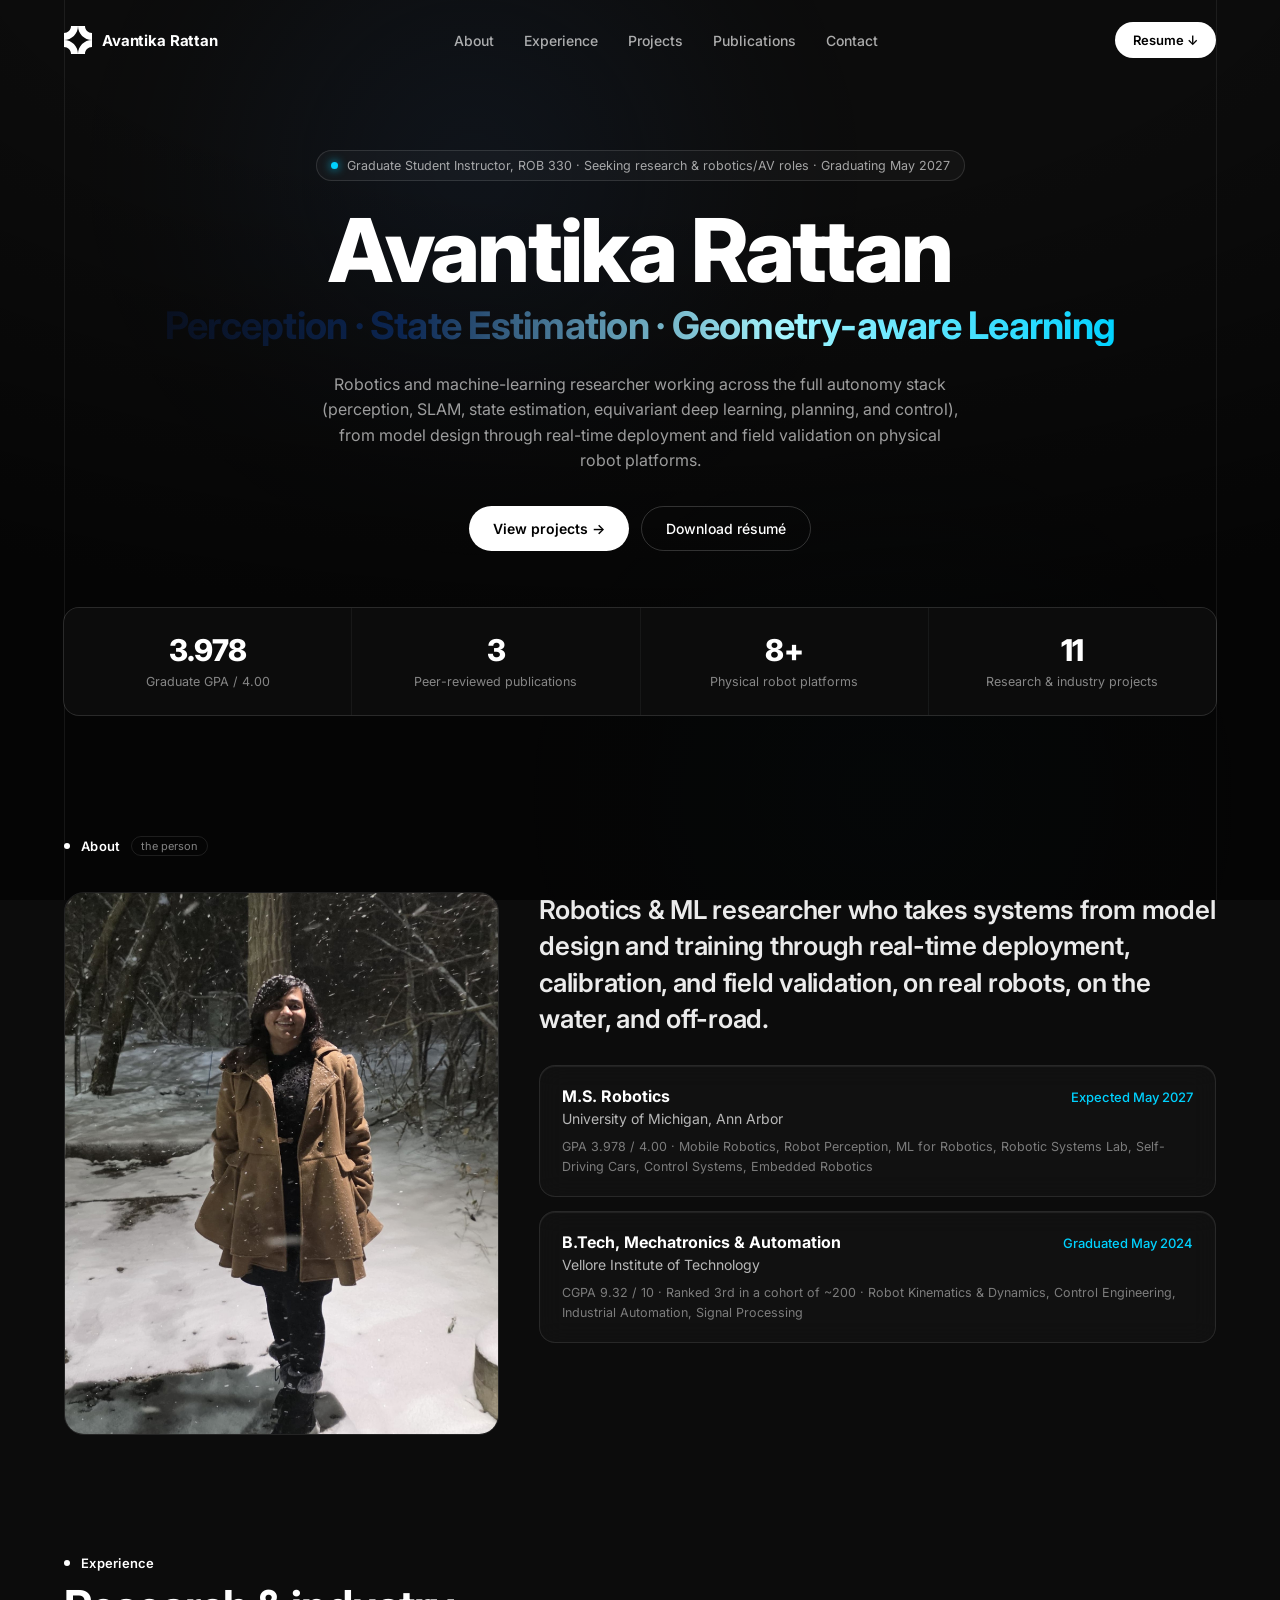
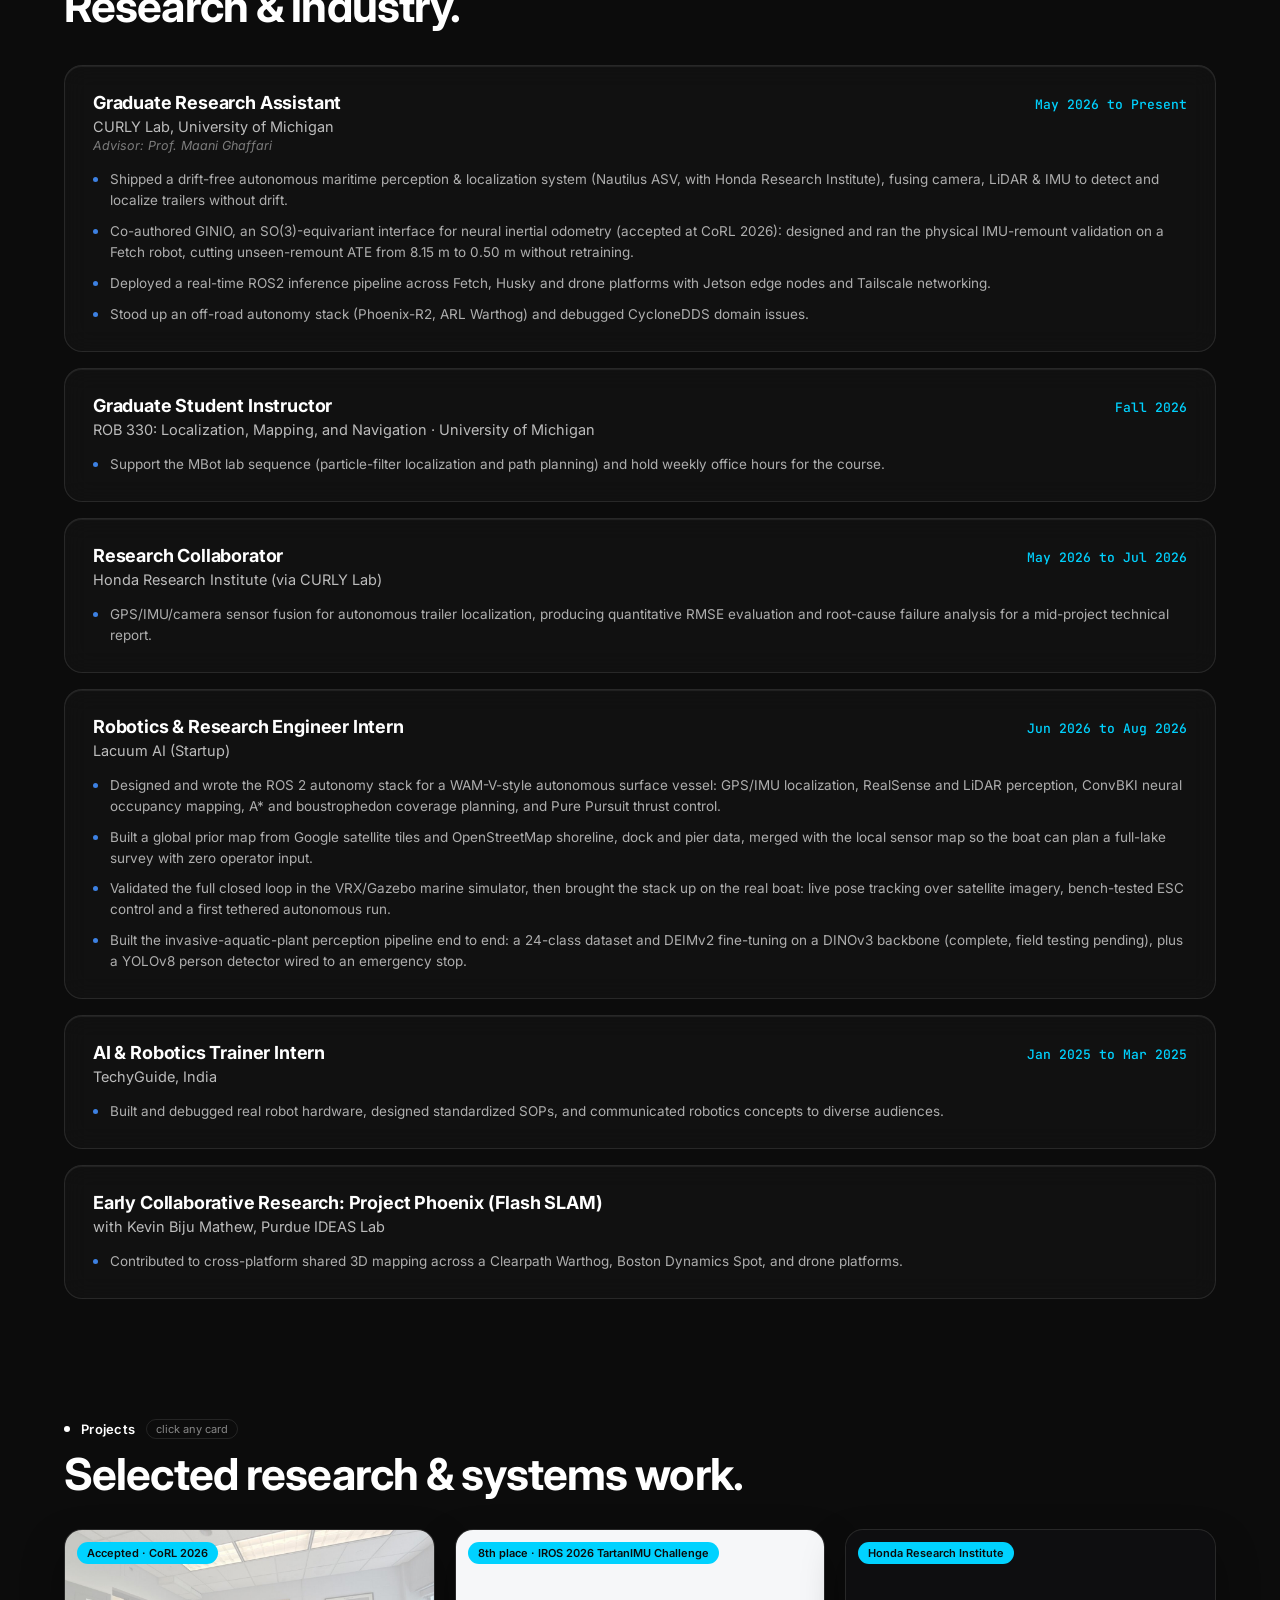
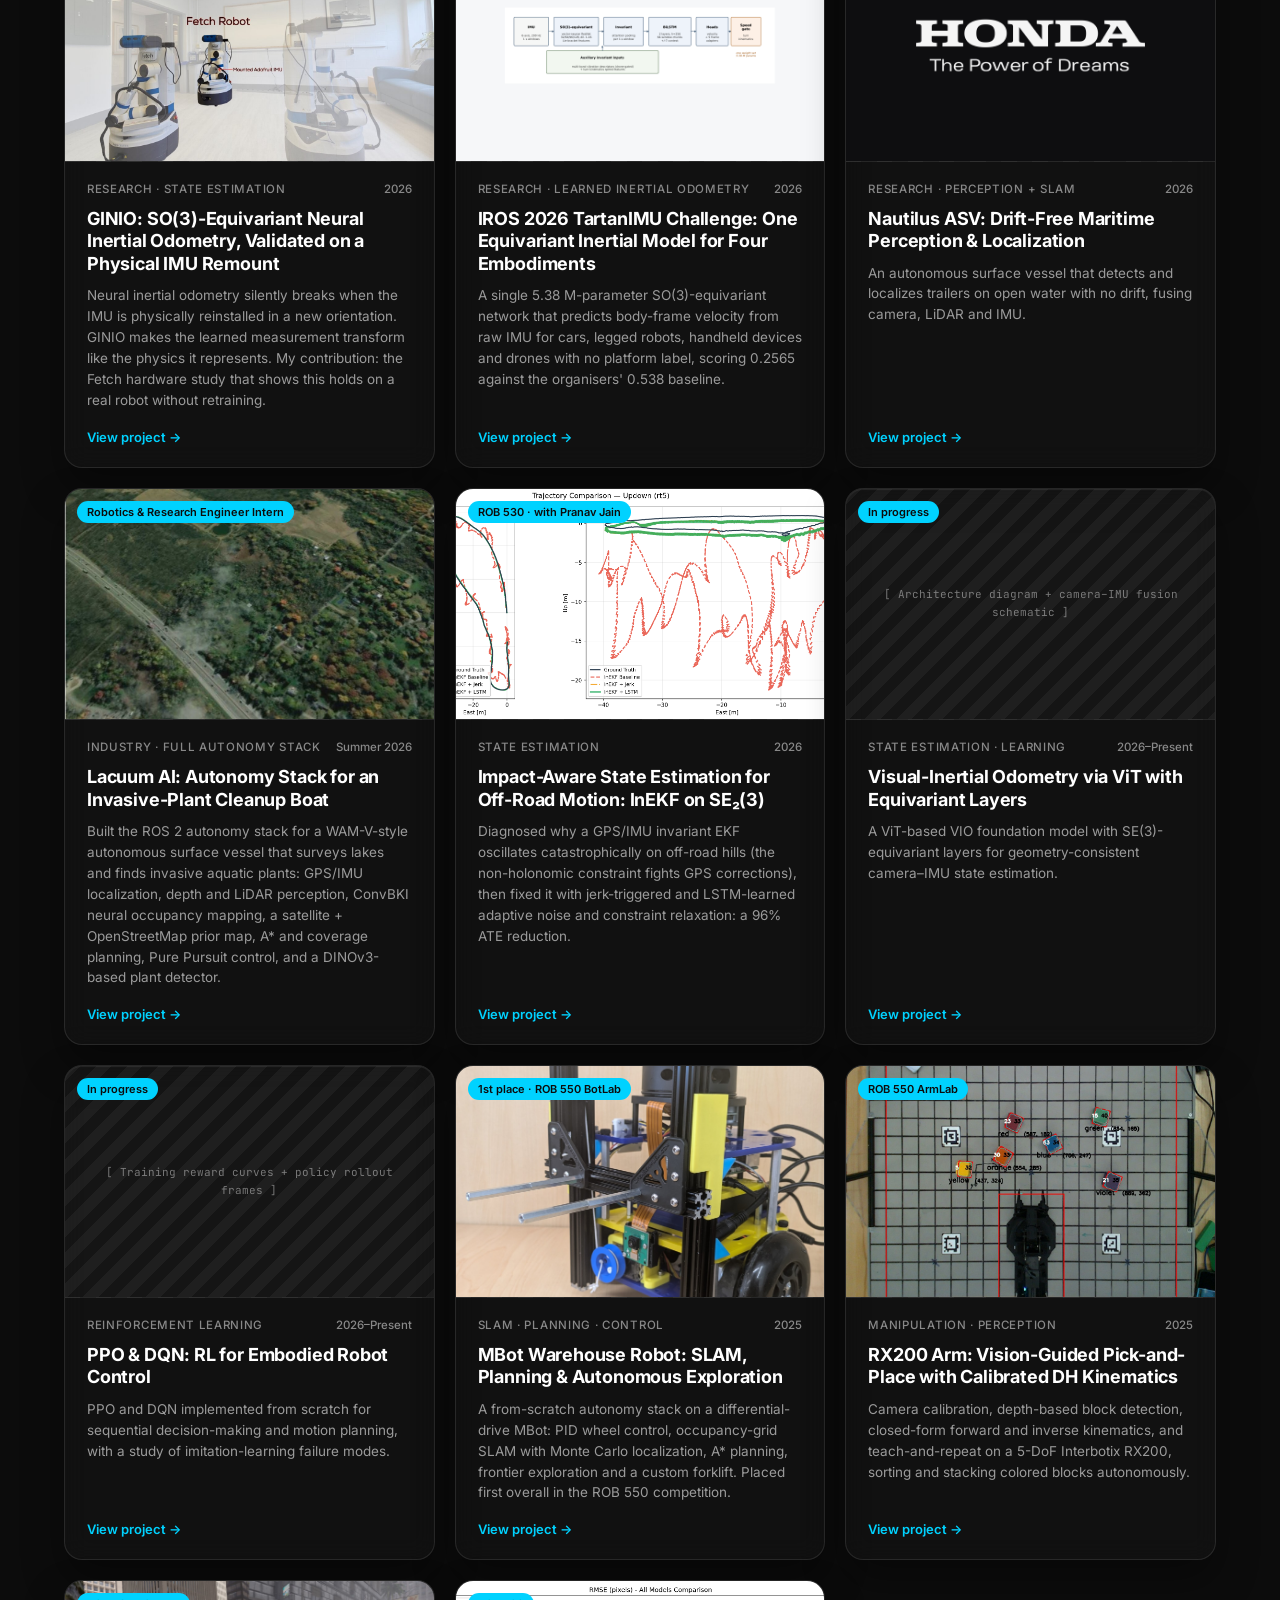
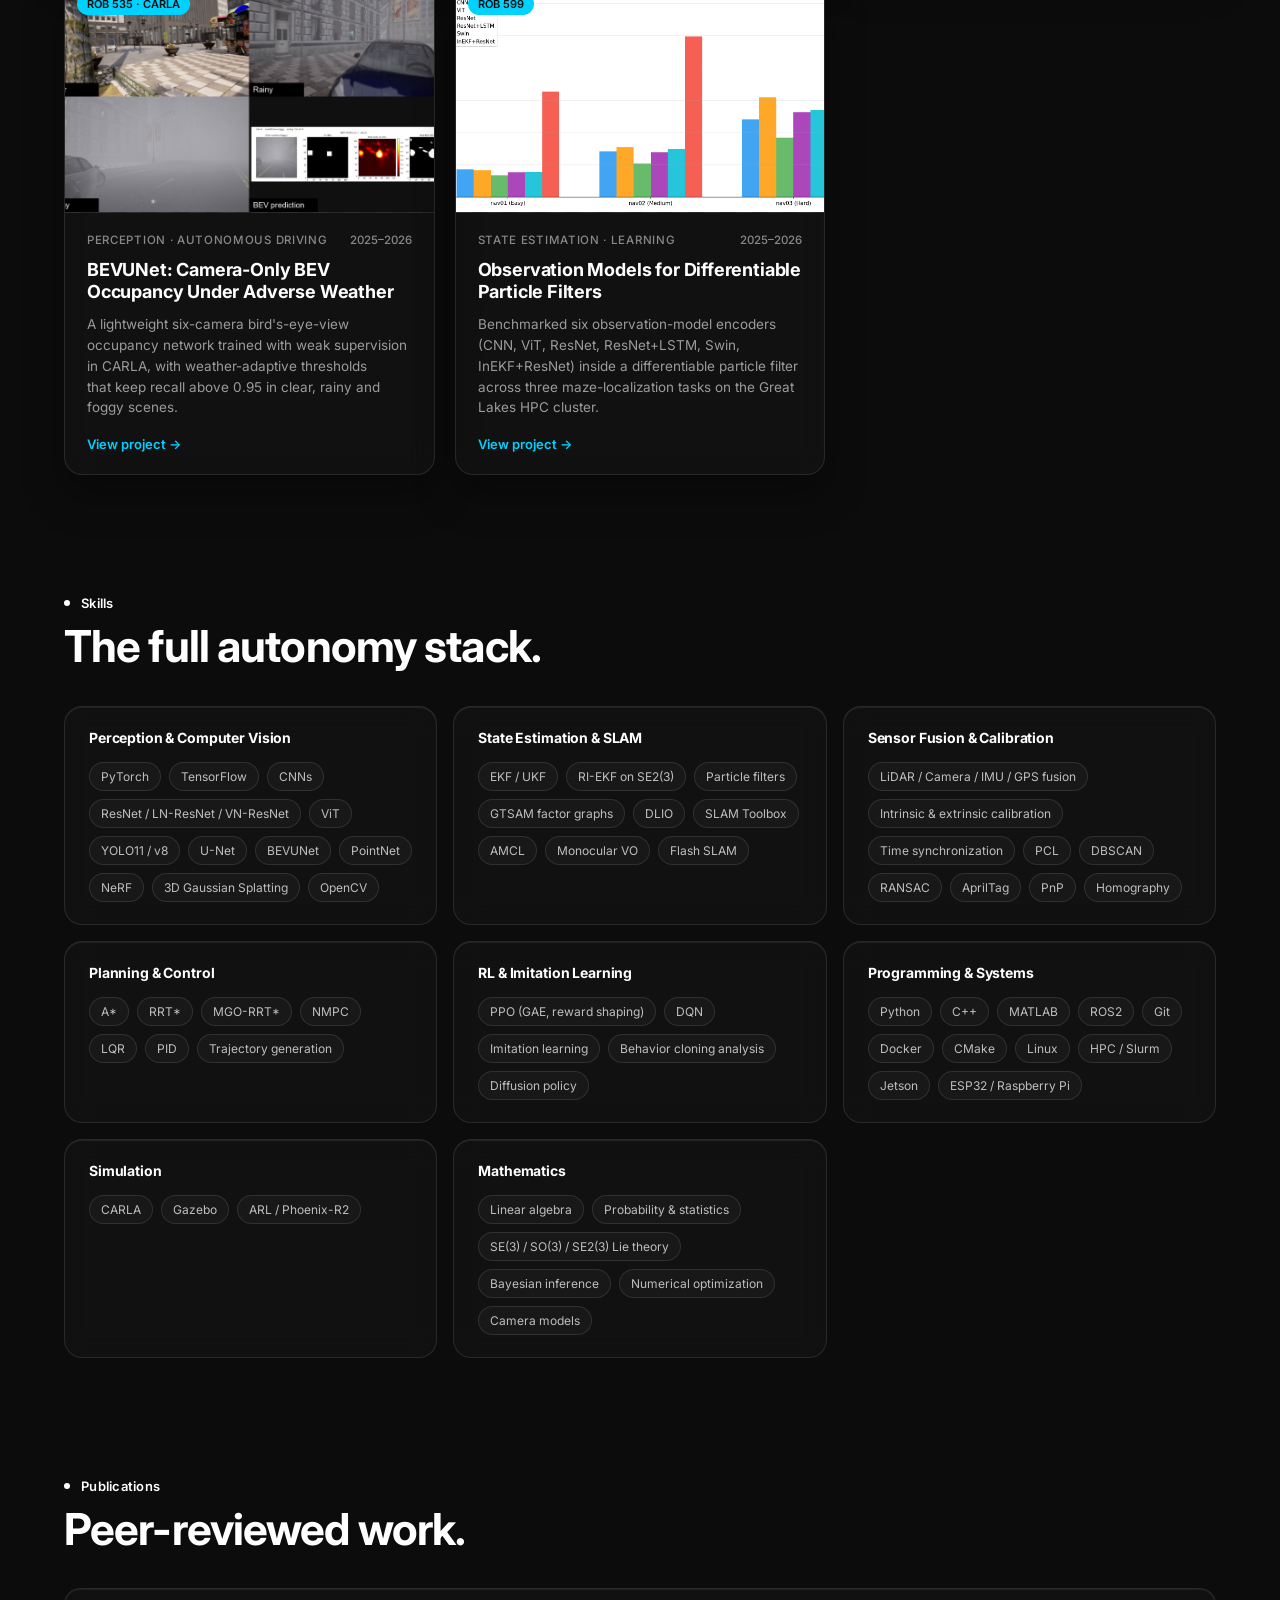
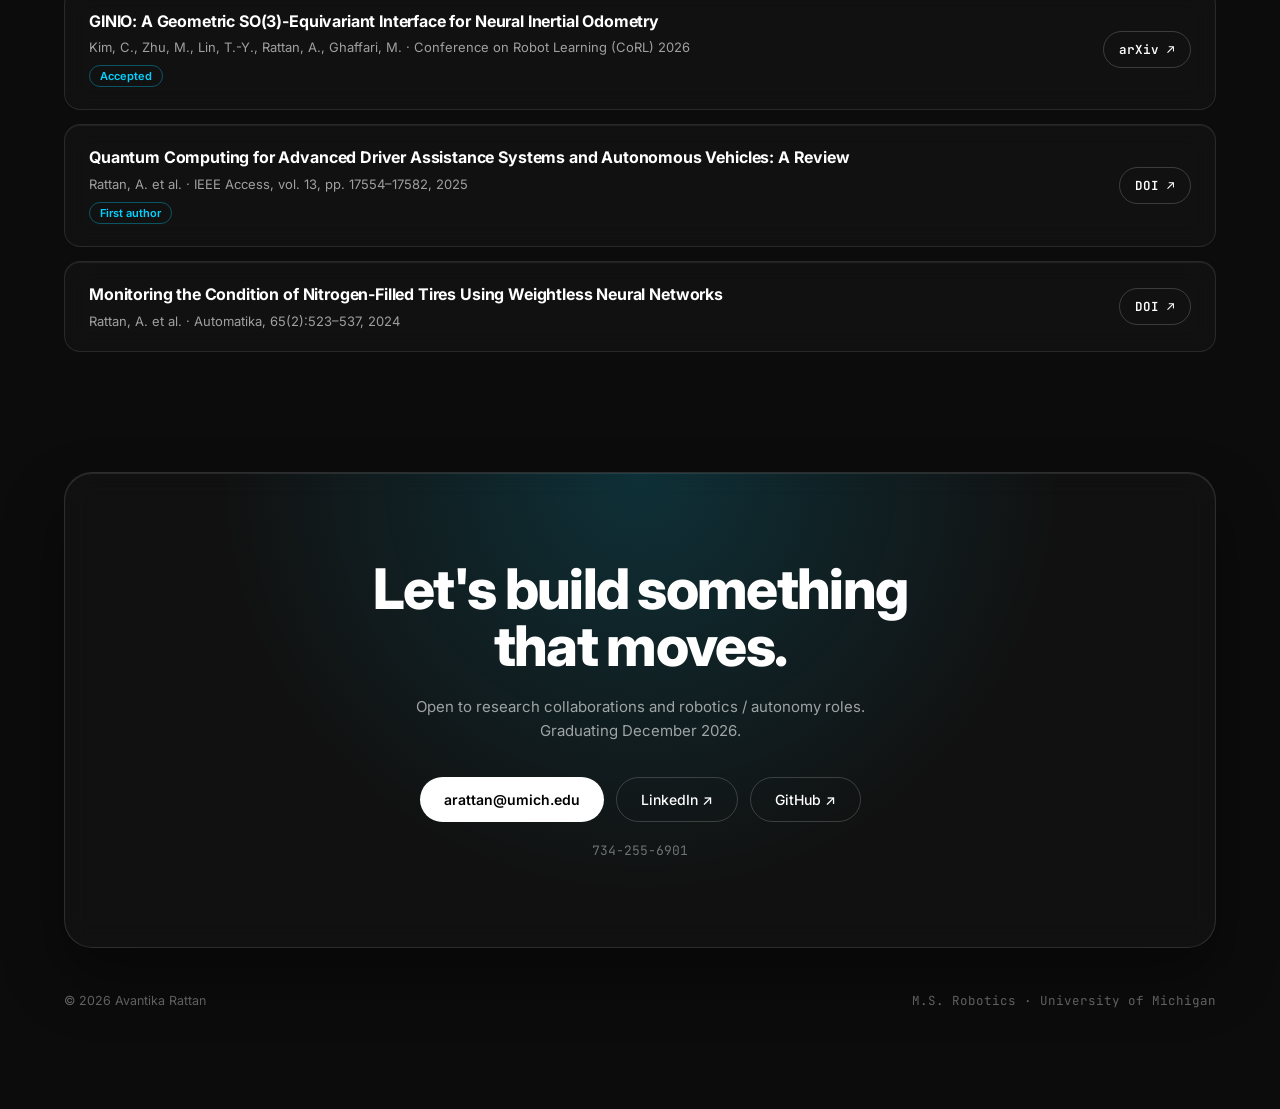
==== index.html @ 7c271e28 "Add ROB 330 Graduate Student Instructor role Co-Authored-By: Claude Fable 5.1 <noreply@anthropic.com" ====
<!DOCTYPE html>
<html lang="en">
<head>
<meta charset="utf-8">
<meta name="viewport" content="width=device-width, initial-scale=1">
<title>Avantika Rattan · M.S. Robotics · University of Michigan</title>
<meta name="description" content="Robotics &amp; ML researcher working across perception, SLAM, state estimation, equivariant deep learning, planning and control.">
<link rel="preconnect" href="https://fonts.googleapis.com">
<link rel="preconnect" href="https://fonts.gstatic.com" crossorigin>
<link href="https://fonts.googleapis.com/css2?family=Inter:wght@400;500;600;700;800;900&family=JetBrains+Mono:wght@400;500&display=swap" rel="stylesheet">
<link rel="stylesheet" href="css/style.css?v=202610261720">
</head>
<body>
  <div class="page">
    <div id="bg-root"></div>
    <div class="content">
      <nav id="nav" class="nav"></nav>
      <section id="top" class="hero"></section>
      <section id="about"></section>
      <section id="experience"></section>
      <section id="projects"></section>
      <section id="skills"></section>
      <section id="publications"></section>
      <section id="contact"></section>
    </div>
  </div>

  <script src="js/data.js?v=202610261720"></script>
  <script src="js/render.js?v=202610261720"></script>
  <script src="js/index.js?v=202610261720"></script>
</body>
</html>
---- css/style.css ----
html, body { margin: 0; padding: 0; }
html { scroll-behavior: smooth; }
body {
  background: #0c0c0c;
  color: #fff;
  font-family: 'Inter', system-ui, sans-serif;
  -webkit-font-smoothing: antialiased;
}
::selection { background: rgba(61, 129, 227, 0.32); }
a { color: #9cc4ff; text-decoration: none; }
a:hover { color: #ffffff; }

@keyframes shiny { 0% { background-position: -200% center; } 100% { background-position: 200% center; } }
@keyframes drift { 0%, 100% { transform: translate(0, 0); } 50% { transform: translate(6%, 9%); } }
@keyframes drift2 { 0%, 100% { transform: translate(0, 0); } 50% { transform: translate(-7%, -6%); } }

.page { position: relative; min-height: 100vh; overflow-x: hidden; background: #0c0c0c; color: #fff; }

.bg-layer { position: fixed; inset: 0; z-index: 0; overflow: hidden; pointer-events: none; background: #0c0c0c; }
.bg-video { position: absolute; inset: 0; width: 100%; height: 100%; object-fit: cover; opacity: 0.55; }
.project-page .bg-video { opacity: 0.5; }
.bg-blob-1 { position: absolute; top: -25%; left: 6%; width: 62vw; height: 62vw; background: radial-gradient(circle, rgba(61,129,227,0.18), transparent 60%); filter: blur(50px); animation: drift 24s ease-in-out infinite; }
.project-page .bg-blob-1 { background: radial-gradient(circle, rgba(61,129,227,0.14), transparent 60%); }
.bg-blob-2 { position: absolute; bottom: -30%; right: 2%; width: 58vw; height: 58vw; background: radial-gradient(circle, rgba(0,210,255,0.1), transparent 60%); filter: blur(50px); animation: drift2 28s ease-in-out infinite; }
.project-page .bg-blob-2 { background: radial-gradient(circle, rgba(0,210,255,0.09), transparent 60%); }
.bg-shade-1 { position: absolute; inset: 0; background: linear-gradient(rgba(12,12,12,0.55), rgba(12,12,12,0.72)); }
.project-page .bg-shade-1 { background: linear-gradient(rgba(12,12,12,0.6), rgba(12,12,12,0.76)); }
.bg-shade-2 { position: absolute; inset: 0; background: radial-gradient(120% 80% at 50% -10%, transparent 40%, rgba(0,0,0,0.6) 100%); }

.guide-line { position: fixed; inset-block: 0; width: 1px; background: rgba(255,255,255,0.07); z-index: 5; pointer-events: none; }
.guide-line.left { left: calc(50% - 36rem); }
.guide-line.right { left: calc(50% + 36rem); }

.content { position: relative; z-index: 10; }

/* Nav */
.nav { max-width: 72rem; margin: 0 auto; padding: 22px 24px; display: flex; align-items: center; justify-content: space-between; gap: 16px; }
.project-page .nav { max-width: 56rem; }
.brand { display: flex; align-items: center; gap: 10px; color: #fff; }
.brand span { font-weight: 700; letter-spacing: -0.01em; font-size: 15px; }
.nav-links { display: flex; gap: 30px; font-size: 14px; }
.nav-links a { color: rgba(255,255,255,0.66); font-weight: 500; }
.nav-links a:hover { color: #fff; }
.btn-resume { display: inline-flex; align-items: center; gap: 8px; border-radius: 999px; background: #fff; color: #000; font-weight: 600; font-size: 13px; padding: 10px 18px; }
.btn-resume:hover { background: rgba(255,255,255,0.9); color: #000; }
.back-link { display: inline-flex; align-items: center; gap: 9px; font-size: 14px; font-weight: 500; color: rgba(255,255,255,0.7); }
.back-link:hover { color: #fff; }
.brand-sm { display: flex; align-items: center; gap: 9px; color: #fff; }
.brand-sm span { font-weight: 700; font-size: 14px; }

/* Hero */
.hero { max-width: 72rem; margin: 0 auto; padding: 70px 24px 40px; display: flex; flex-direction: column; align-items: center; text-align: center; }
.badge-pill { display: inline-flex; align-items: center; gap: 9px; font-size: 12.5px; color: rgba(255,255,255,0.62); border: 1px solid rgba(255,255,255,0.12); background: rgba(255,255,255,0.03); padding: 7px 14px; border-radius: 999px; }
.badge-dot { width: 7px; height: 7px; border-radius: 999px; background: #00d2ff; box-shadow: 0 0 10px #00d2ff; }
.hero h1 { margin: 28px 0 0; font-size: clamp(44px, 8vw, 88px); font-weight: 800; letter-spacing: -0.03em; line-height: 0.94; }
.hero-tagline {
  margin-top: 14px; font-size: clamp(20px, 3.4vw, 38px); font-weight: 700; letter-spacing: -0.02em; line-height: 1.05;
  background-image: linear-gradient(to right, #091020 0%, #0B2551 12.5%, #A4F4FD 32.5%, #00d2ff 50%, #0B2551 67.5%, #091020 87.5%, #091020 100%);
  background-size: 200% auto; -webkit-background-clip: text; background-clip: text; color: transparent; -webkit-text-fill-color: transparent;
  animation: shiny 6s linear infinite;
}
.hero-blurb { margin: 26px auto 0; max-width: 640px; color: rgba(255,255,255,0.6); font-size: 16px; line-height: 1.6; }
.hero-actions { margin-top: 32px; display: flex; flex-wrap: wrap; gap: 12px; justify-content: center; }
.btn-primary { display: inline-flex; align-items: center; gap: 8px; border-radius: 999px; background: #fff; color: #000; font-weight: 600; font-size: 14px; padding: 13px 24px; }
.btn-primary:hover { background: rgba(255,255,255,0.9); color: #000; }
.btn-outline { display: inline-flex; align-items: center; gap: 8px; border-radius: 999px; border: 1px solid rgba(255,255,255,0.18); color: #fff; font-weight: 500; font-size: 14px; padding: 13px 24px; }
.btn-outline:hover { background: rgba(255,255,255,0.06); color: #fff; }

.stats-grid { margin-top: 56px; width: 100%; display: grid; grid-template-columns: repeat(auto-fit, minmax(150px, 1fr)); gap: 1px; background: rgba(255,255,255,0.08); border: 1px solid rgba(255,255,255,0.08); border-radius: 16px; overflow: hidden; }
.stat-cell { background: #0c0c0c; padding: 24px 16px; text-align: center; }
.stat-value { font-size: 30px; font-weight: 800; letter-spacing: -0.02em; color: #fff; }
.stat-label { margin-top: 6px; font-size: 12.5px; color: rgba(255,255,255,0.5); line-height: 1.35; }

/* Section shared */
section { max-width: 72rem; margin: 0 auto; padding: 40px 24px 80px; scroll-margin-top: 40px; }
#top { padding: 70px 24px 40px; }
#about { padding: 80px 24px; }
.eyebrow { display: flex; align-items: center; gap: 11px; margin-bottom: 12px; }
#about .eyebrow { margin-bottom: 36px; }
.eyebrow-dot { width: 6px; height: 6px; border-radius: 999px; background: #fff; }
.eyebrow-label { font-size: 13px; font-weight: 600; letter-spacing: 0.02em; color: #fff; }
.eyebrow-tag { font-size: 11px; color: rgba(255,255,255,0.5); border: 1px solid rgba(255,255,255,0.1); padding: 2px 9px; border-radius: 999px; }
h2.section-title { margin: 0 0 32px; font-size: clamp(28px, 4vw, 44px); font-weight: 700; letter-spacing: -0.02em; line-height: 1.05; }
#experience h2.section-title, #skills h2.section-title, #publications h2.section-title { margin-bottom: 36px; }

.glass-card { background: rgba(255,255,255,0.025); backdrop-filter: blur(12px); -webkit-backdrop-filter: blur(12px); border: 1px solid rgba(255,255,255,0.1); box-shadow: inset 0 1px 1px rgba(255,255,255,0.08); border-radius: 18px; }

/* About */
.about-grid { display: grid; grid-template-columns: minmax(0, 0.9fr) minmax(0, 1.4fr); gap: 40px; align-items: start; }
.about-photo { aspect-ratio: 4/5; border-radius: 20px; overflow: hidden; border: 1px solid rgba(255,255,255,0.1); box-shadow: inset 0 1px 1px rgba(255,255,255,0.08); }
.about-photo img { width: 100%; height: 100%; object-fit: cover; object-position: 50% 15%; display: block; }
.about-lede { margin: 0; font-size: clamp(20px, 2.6vw, 26px); font-weight: 600; letter-spacing: -0.01em; line-height: 1.4; color: rgba(255,255,255,0.92); text-wrap: pretty; }
.edu-list { margin-top: 28px; display: grid; gap: 14px; }
.edu-card { border-radius: 16px; padding: 20px 22px; }
.edu-row { display: flex; justify-content: space-between; gap: 16px; flex-wrap: wrap; align-items: baseline; }
.edu-degree { font-size: 16px; font-weight: 700; color: #fff; }
.edu-when { font-size: 13px; color: #00d2ff; font-weight: 500; }
.edu-school { margin-top: 4px; font-size: 14px; color: rgba(255,255,255,0.7); }
.edu-detail { margin-top: 10px; font-size: 12.5px; color: rgba(255,255,255,0.45); line-height: 1.55; }

/* Experience */
.exp-list { display: grid; gap: 16px; }
.exp-card { border-radius: 18px; padding: 26px 28px; }
.exp-row { display: flex; justify-content: space-between; gap: 16px; flex-wrap: wrap; align-items: baseline; }
.exp-role { font-size: 18px; font-weight: 700; color: #fff; letter-spacing: -0.01em; }
.exp-when { font-size: 13px; color: #00d2ff; font-weight: 500; font-family: 'JetBrains Mono', monospace; }
.exp-org { margin-top: 5px; font-size: 14.5px; color: rgba(255,255,255,0.72); }
.exp-note { margin-top: 3px; font-size: 12.5px; color: rgba(255,255,255,0.45); font-style: italic; }
.exp-points { margin: 16px 0 0; padding: 0; list-style: none; display: grid; gap: 10px; }
.exp-points li { display: flex; gap: 12px; font-size: 13.5px; color: rgba(255,255,255,0.66); line-height: 1.55; }
.dot-sm { flex-shrink: 0; margin-top: 8px; width: 5px; height: 5px; border-radius: 999px; background: #3D81E3; }

/* Projects */
.projects-grid { display: grid; grid-template-columns: repeat(auto-fill, minmax(320px, 1fr)); gap: 20px; }
.project-card { display: flex; flex-direction: column; background: rgba(255,255,255,0.025); backdrop-filter: blur(12px); -webkit-backdrop-filter: blur(12px); border: 1px solid rgba(255,255,255,0.1); box-shadow: inset 0 1px 1px rgba(255,255,255,0.08), 0 20px 40px rgba(0,0,0,0.35); border-radius: 18px; overflow: hidden; color: #fff; transition: transform .35s cubic-bezier(.22,1,.36,1), border-color .35s; }
.project-card:hover { transform: translateY(-6px); border-color: rgba(0,210,255,0.5); color: #fff; }
.project-media { position: relative; aspect-ratio: 16/10; background: repeating-linear-gradient(135deg, rgba(255,255,255,0.055) 0 11px, rgba(255,255,255,0.015) 11px 22px); display: flex; align-items: center; justify-content: center; border-bottom: 1px solid rgba(255,255,255,0.08); overflow: hidden; }
.project-media img { width: 100%; height: 100%; object-fit: cover; }
.project-media-label { font-family: 'JetBrains Mono', monospace; font-size: 11px; color: rgba(255,255,255,0.42); text-align: center; padding: 24px; line-height: 1.6; }
.project-badge { position: absolute; top: 12px; left: 12px; font-size: 11px; font-weight: 600; color: #0c0c0c; background: #00d2ff; padding: 4px 10px; border-radius: 999px; }
.project-body { padding: 20px 22px 22px; display: flex; flex-direction: column; flex: 1; }
.project-meta { display: flex; justify-content: space-between; gap: 12px; font-size: 11.5px; color: rgba(255,255,255,0.5); font-weight: 500; }
.project-meta .cat { text-transform: uppercase; letter-spacing: 0.06em; }
.project-title { margin: 12px 0 0; font-size: 18px; font-weight: 700; letter-spacing: -0.01em; line-height: 1.25; color: #fff; }
.project-summary { margin: 10px 0 0; font-size: 13.5px; color: rgba(255,255,255,0.58); line-height: 1.55; flex: 1; text-wrap: pretty; }
.project-cta { margin-top: 18px; display: inline-flex; align-items: center; gap: 7px; font-size: 13px; font-weight: 600; color: #00d2ff; }

/* Skills */
.skills-grid { display: grid; grid-template-columns: repeat(auto-fill, minmax(300px, 1fr)); gap: 16px; }
.skill-card { border-radius: 18px; padding: 22px 24px; }
.skill-group { font-size: 14px; font-weight: 700; color: #fff; letter-spacing: -0.01em; }
.skill-items { margin-top: 16px; display: flex; flex-wrap: wrap; gap: 8px; }
.pill { font-size: 12px; color: rgba(255,255,255,0.72); border: 1px solid rgba(255,255,255,0.1); background: rgba(255,255,255,0.03); padding: 6px 11px; border-radius: 999px; }

/* Publications */
.pub-list { display: grid; gap: 14px; }
.pub-card { border-radius: 16px; padding: 22px 24px; display: flex; justify-content: space-between; gap: 20px; flex-wrap: wrap; align-items: center; }
.pub-title { font-size: 16px; font-weight: 700; color: #fff; letter-spacing: -0.01em; line-height: 1.35; text-wrap: pretty; }
.pub-meta { margin-top: 7px; font-size: 13px; color: rgba(255,255,255,0.6); }
.pub-status { display: inline-block; margin-top: 10px; font-size: 11px; font-weight: 600; color: #00d2ff; border: 1px solid rgba(0,210,255,0.35); padding: 3px 10px; border-radius: 999px; }
.pub-doi { flex-shrink: 0; display: inline-flex; align-items: center; gap: 7px; font-size: 12.5px; font-weight: 600; color: #fff; border: 1px solid rgba(255,255,255,0.18); padding: 9px 15px; border-radius: 999px; font-family: 'JetBrains Mono', monospace; }
.pub-doi:hover { background: rgba(255,255,255,0.06); color: #fff; }

/* Contact */
#contact { padding: 40px 24px 100px; }
.contact-card { position: relative; overflow: hidden; border-radius: 28px; background: rgba(255,255,255,0.025); backdrop-filter: blur(14px); -webkit-backdrop-filter: blur(14px); border: 1px solid rgba(255,255,255,0.12); box-shadow: inset 0 1px 1px rgba(255,255,255,0.1), 0 30px 60px rgba(0,0,0,0.4); padding: clamp(40px,7vw,88px) 28px; text-align: center; }
.contact-glow { position: absolute; inset: 0; background: radial-gradient(600px circle at 50% 0%, rgba(0,210,255,0.16), transparent 70%); pointer-events: none; }
.contact-inner { position: relative; }
.contact-inner h2 { margin: 0; font-size: clamp(30px,5vw,56px); font-weight: 800; letter-spacing: -0.03em; line-height: 1.02; }
.contact-sub { margin: 20px auto 0; max-width: 460px; color: rgba(255,255,255,0.6); font-size: 15px; line-height: 1.6; }
.contact-actions { margin-top: 34px; display: flex; flex-wrap: wrap; gap: 12px; justify-content: center; }
.contact-phone { margin-top: 20px; font-size: 13px; color: rgba(255,255,255,0.4); font-family: 'JetBrains Mono', monospace; }
.footer-row { margin-top: 44px; display: flex; justify-content: space-between; align-items: center; gap: 16px; flex-wrap: wrap; font-size: 12.5px; color: rgba(255,255,255,0.38); }
.footer-row .mono { font-family: 'JetBrains Mono', monospace; }

/* Project detail page */
.breadcrumb { display: flex; gap: 10px; flex-wrap: wrap; align-items: center; font-size: 12px; color: rgba(255,255,255,0.55); font-weight: 500; }
.breadcrumb .cat { text-transform: uppercase; letter-spacing: 0.06em; color: #00d2ff; }
.breadcrumb .sep { color: rgba(255,255,255,0.3); }
.breadcrumb .year { font-family: 'JetBrains Mono', monospace; }
.breadcrumb .badge { font-size: 11px; font-weight: 600; color: #0c0c0c; background: #00d2ff; padding: 3px 10px; border-radius: 999px; }
article { max-width: 56rem; margin: 0 auto; padding: 40px 24px 40px; }
.project-h1 { margin: 18px 0 0; font-size: clamp(30px,5.5vw,54px); font-weight: 800; letter-spacing: -0.03em; line-height: 1.03; text-wrap: pretty; }
.project-lede { margin: 22px 0 0; max-width: 620px; font-size: clamp(17px,2.4vw,21px); color: rgba(255,255,255,0.72); line-height: 1.5; text-wrap: pretty; }
.project-hero-media { margin-top: 40px; aspect-ratio: 16/8; border-radius: 22px; overflow: hidden; background: repeating-linear-gradient(135deg, rgba(255,255,255,0.055) 0 13px, rgba(255,255,255,0.015) 13px 26px); border: 1px solid rgba(255,255,255,0.1); box-shadow: inset 0 1px 1px rgba(255,255,255,0.08); display: flex; align-items: center; justify-content: center; }
.project-hero-media img { width: 100%; height: 100%; object-fit: cover; }
.project-hero-media.has-video { aspect-ratio: 16/9; background: #000; }
.project-hero-media iframe { width: 100%; height: 100%; border: 0; display: block; }
.project-gallery { margin-top: 18px; display: grid; grid-template-columns: repeat(auto-fit, minmax(260px, 1fr)); gap: 16px; }
.project-gallery figure { margin: 0; border-radius: 16px; overflow: hidden; border: 1px solid rgba(255,255,255,0.1); background: rgba(255,255,255,0.03); }
.project-gallery img { width: 100%; display: block; }
.project-gallery figcaption { font-family: 'JetBrains Mono', monospace; font-size: 11.5px; color: rgba(255,255,255,0.5); padding: 10px 14px; line-height: 1.5; }
.project-hero-media-label { font-family: 'JetBrains Mono', monospace; font-size: 13px; color: rgba(255,255,255,0.42); text-align: center; padding: 24px; line-height: 1.7; }

.body-grid { margin-top: 52px; display: grid; grid-template-columns: minmax(0,1.6fr) minmax(0,1fr); gap: 44px; align-items: start; }
.eyebrow-h2 { margin: 0; font-size: 14px; font-weight: 700; letter-spacing: 0.04em; text-transform: uppercase; color: rgba(255,255,255,0.5); }
.overview-text { margin: 14px 0 0; font-size: 16px; line-height: 1.7; color: rgba(255,255,255,0.82); text-wrap: pretty; }
.approach-list { margin: 16px 0 0; padding: 0; list-style: none; display: grid; gap: 12px; }
.approach-list li { display: flex; gap: 14px; font-size: 15px; color: rgba(255,255,255,0.75); line-height: 1.6; }
.dot-md { flex-shrink: 0; margin-top: 9px; width: 6px; height: 6px; border-radius: 999px; background: #3D81E3; }

aside.side { display: grid; gap: 16px; position: sticky; top: 24px; }
.side-card { border-radius: 18px; padding: 22px; }
.side-label { font-size: 12px; font-weight: 700; letter-spacing: 0.04em; text-transform: uppercase; color: rgba(255,255,255,0.5); }
.results-list { margin-top: 16px; display: grid; gap: 16px; }
.result-value { font-size: 26px; font-weight: 800; letter-spacing: -0.02em; background-image: linear-gradient(120deg, #A4F4FD, #00d2ff); -webkit-background-clip: text; background-clip: text; color: transparent; -webkit-text-fill-color: transparent; }
.result-label { margin-top: 3px; font-size: 12.5px; color: rgba(255,255,255,0.55); line-height: 1.4; }
.stack-items { margin-top: 14px; display: flex; flex-wrap: wrap; gap: 8px; }
.pill-mono { font-size: 12px; color: rgba(255,255,255,0.72); border: 1px solid rgba(255,255,255,0.1); background: rgba(255,255,255,0.03); padding: 6px 11px; border-radius: 999px; font-family: 'JetBrains Mono', monospace; }
.side-links { display: grid; gap: 10px; }
.side-link { display: inline-flex; align-items: center; justify-content: space-between; gap: 8px; font-size: 13.5px; font-weight: 600; color: #fff; border: 1px solid rgba(255,255,255,0.15); padding: 13px 18px; border-radius: 14px; }
.side-link:hover { background: rgba(255,255,255,0.06); color: #fff; }

.prev-next { margin-top: 64px; padding-top: 28px; border-top: 1px solid rgba(255,255,255,0.1); display: flex; justify-content: space-between; gap: 16px; flex-wrap: wrap; }
.prev-next a { max-width: 46%; color: rgba(255,255,255,0.7); }
.prev-next a:hover { color: #fff; }
.prev-next .next { text-align: right; margin-left: auto; }
.pn-label { font-size: 11.5px; letter-spacing: 0.05em; text-transform: uppercase; color: rgba(255,255,255,0.4); }
.pn-title { margin-top: 5px; font-size: 14.5px; font-weight: 600; }

.not-found { max-width: 56rem; margin: 0 auto; padding: 120px 24px; text-align: center; }
.not-found h1 { font-size: 32px; font-weight: 800; letter-spacing: -0.02em; }
.not-found p { margin-top: 14px; color: rgba(255,255,255,0.6); }

/* Responsive */
@media (max-width: 860px) {
  .about-grid, .body-grid { grid-template-columns: 1fr; }
  .about-photo { max-width: 320px; margin: 0 auto; }
  aside.side { position: static; }
}
@media (max-width: 700px) {
  .nav-links { display: none; }
  .guide-line { display: none; }
}
@media (max-width: 480px) {
  .btn-resume span.label { display: none; }
}
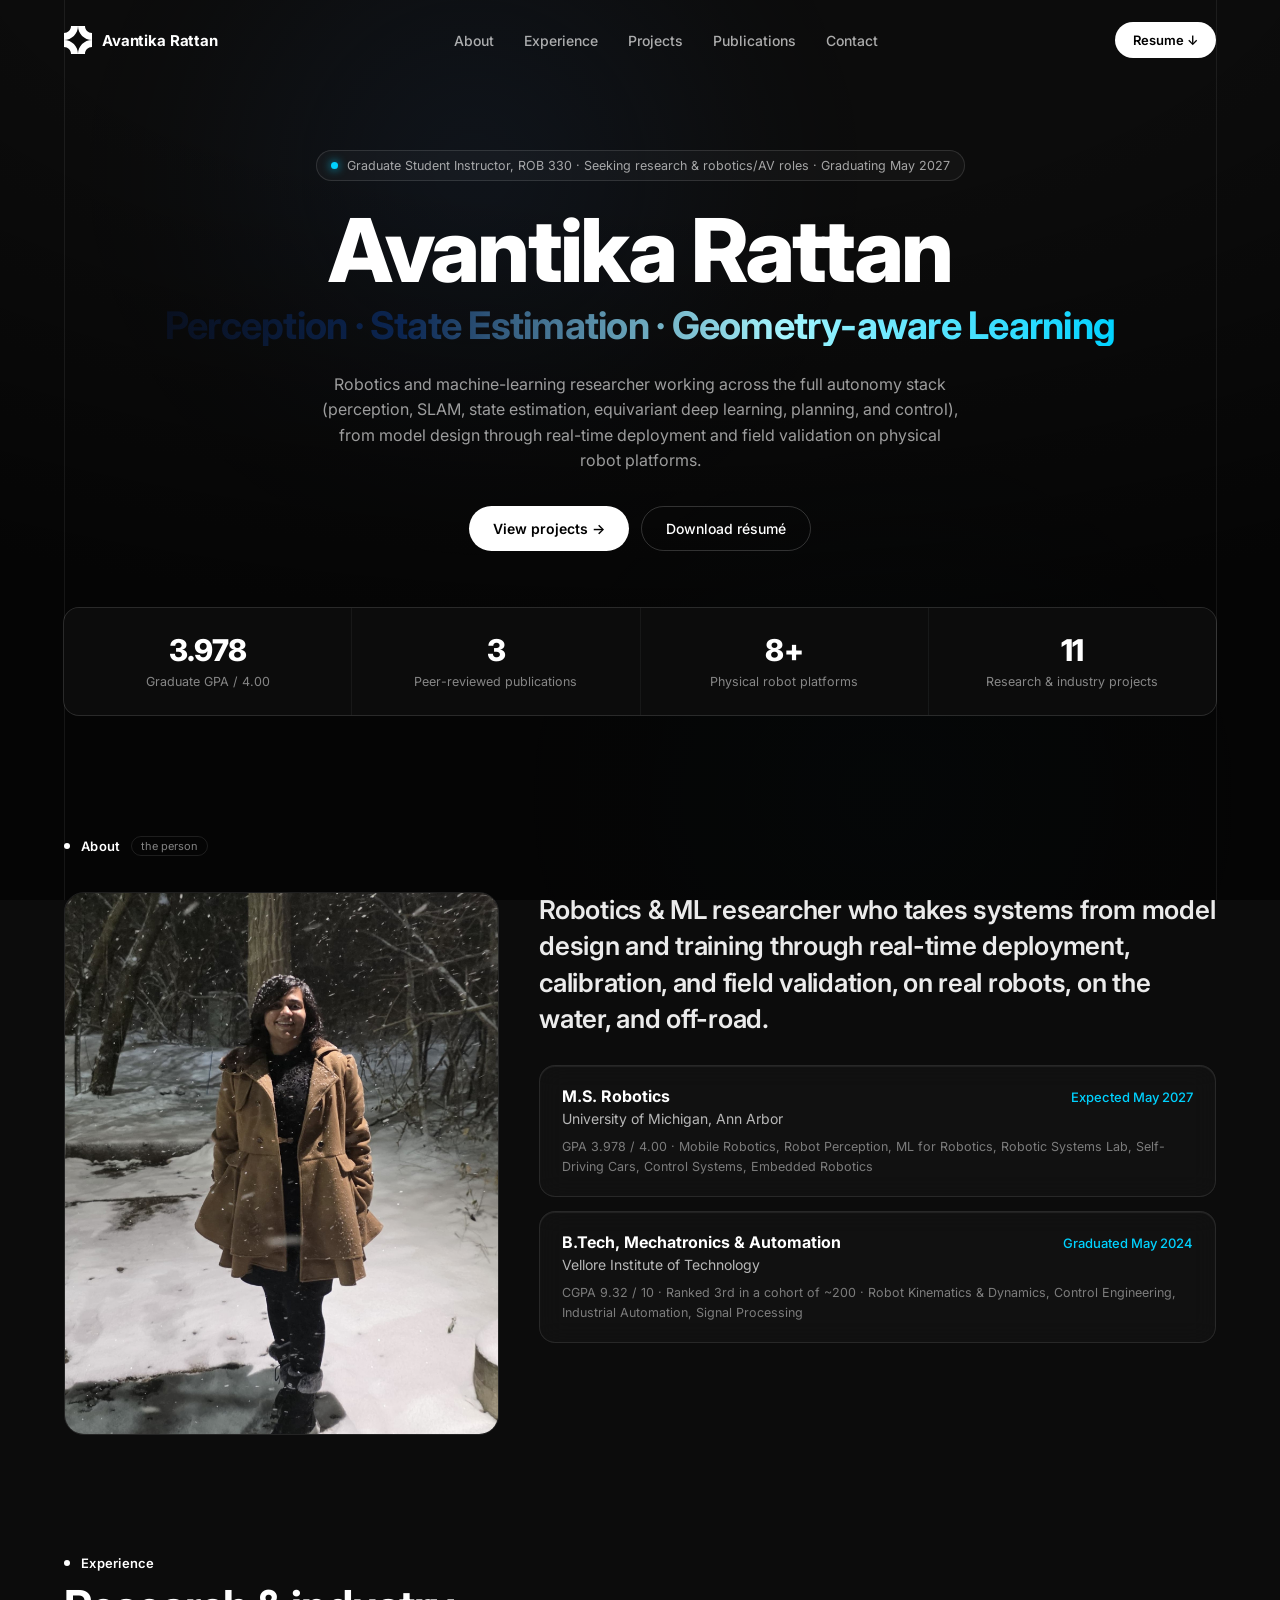
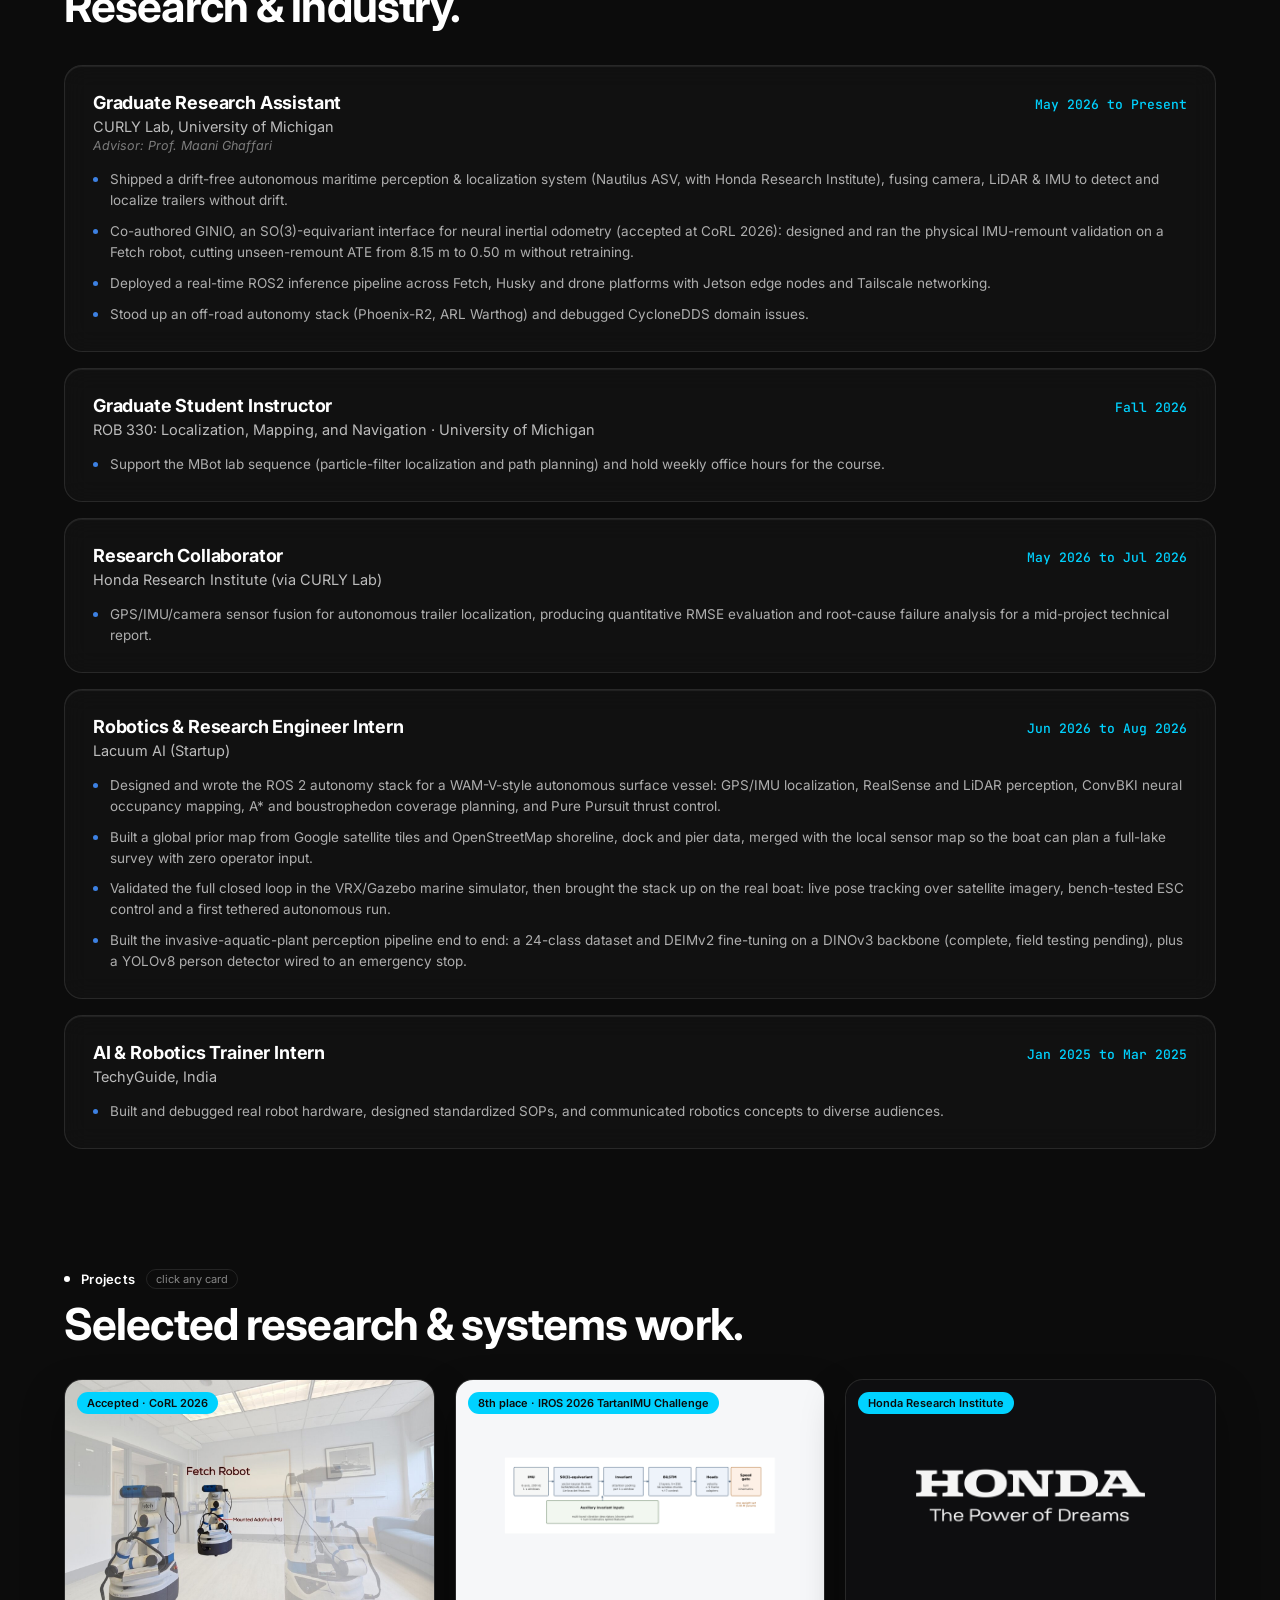
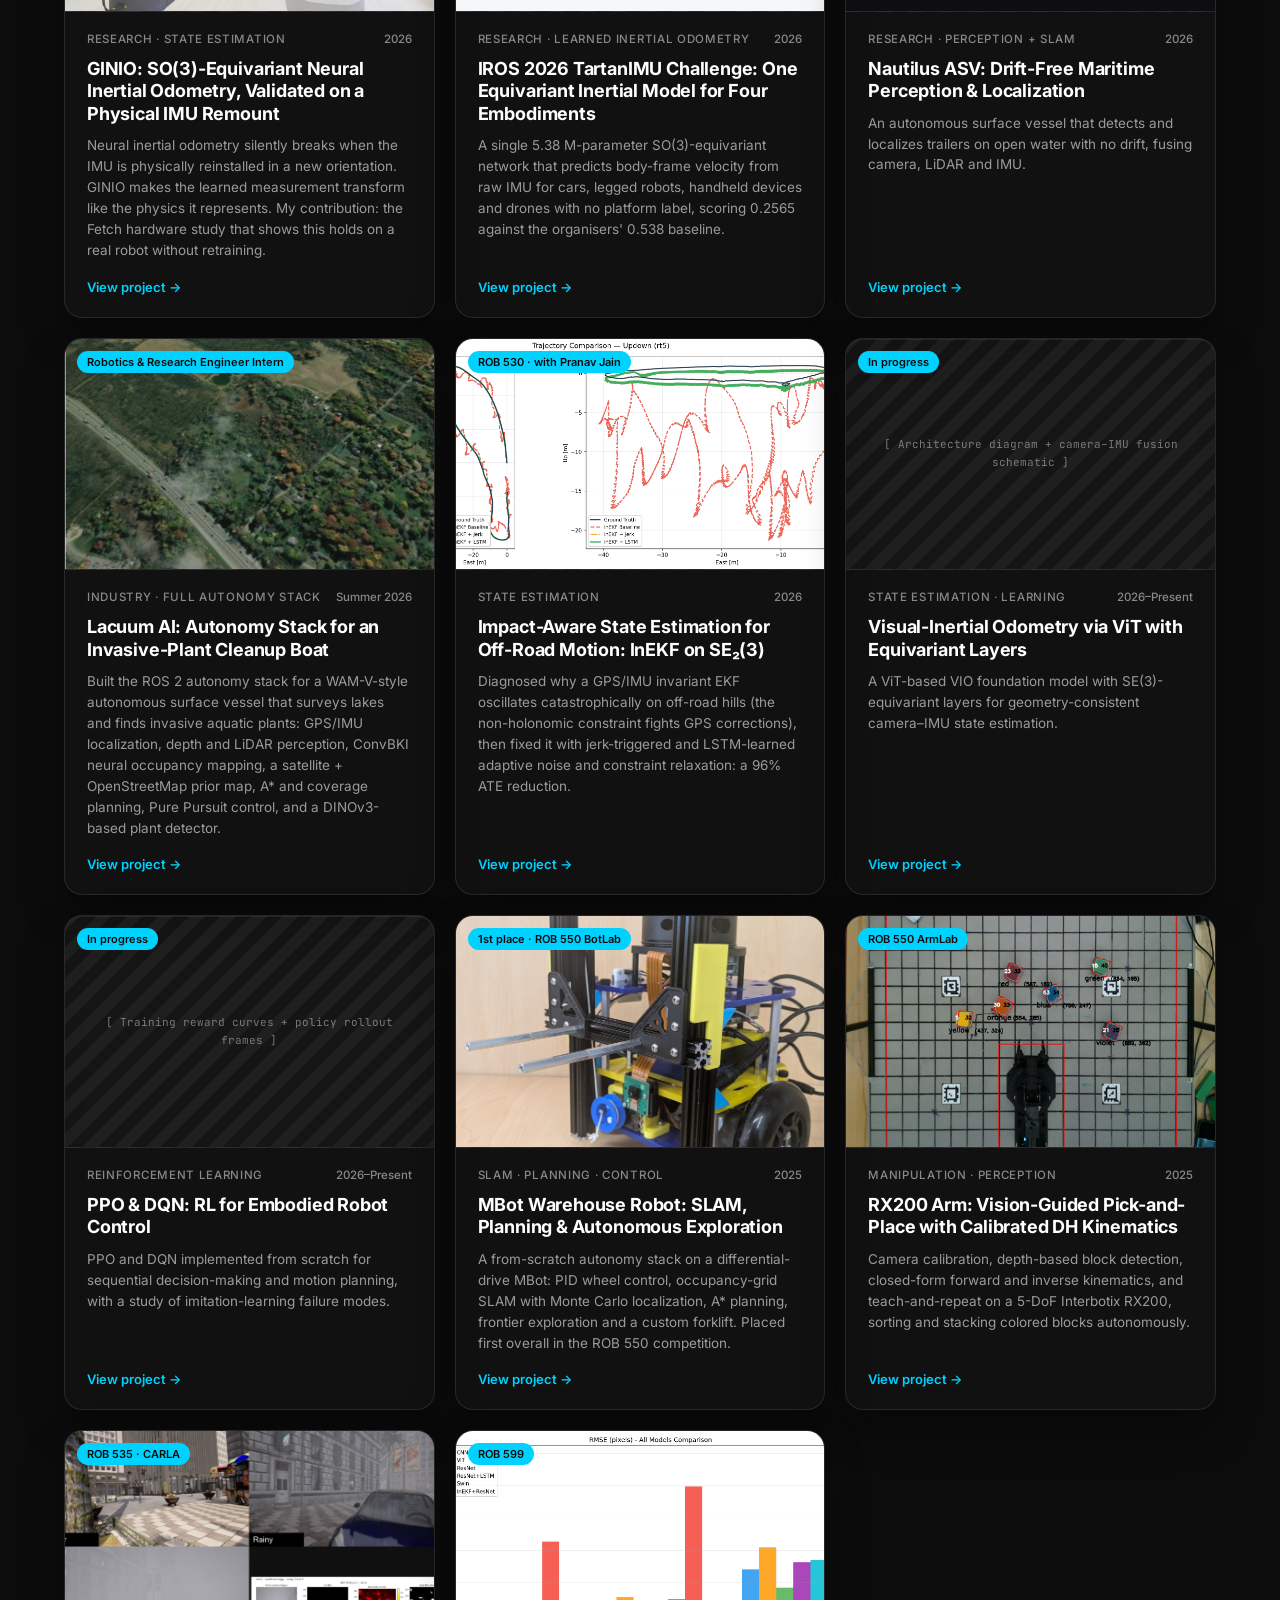
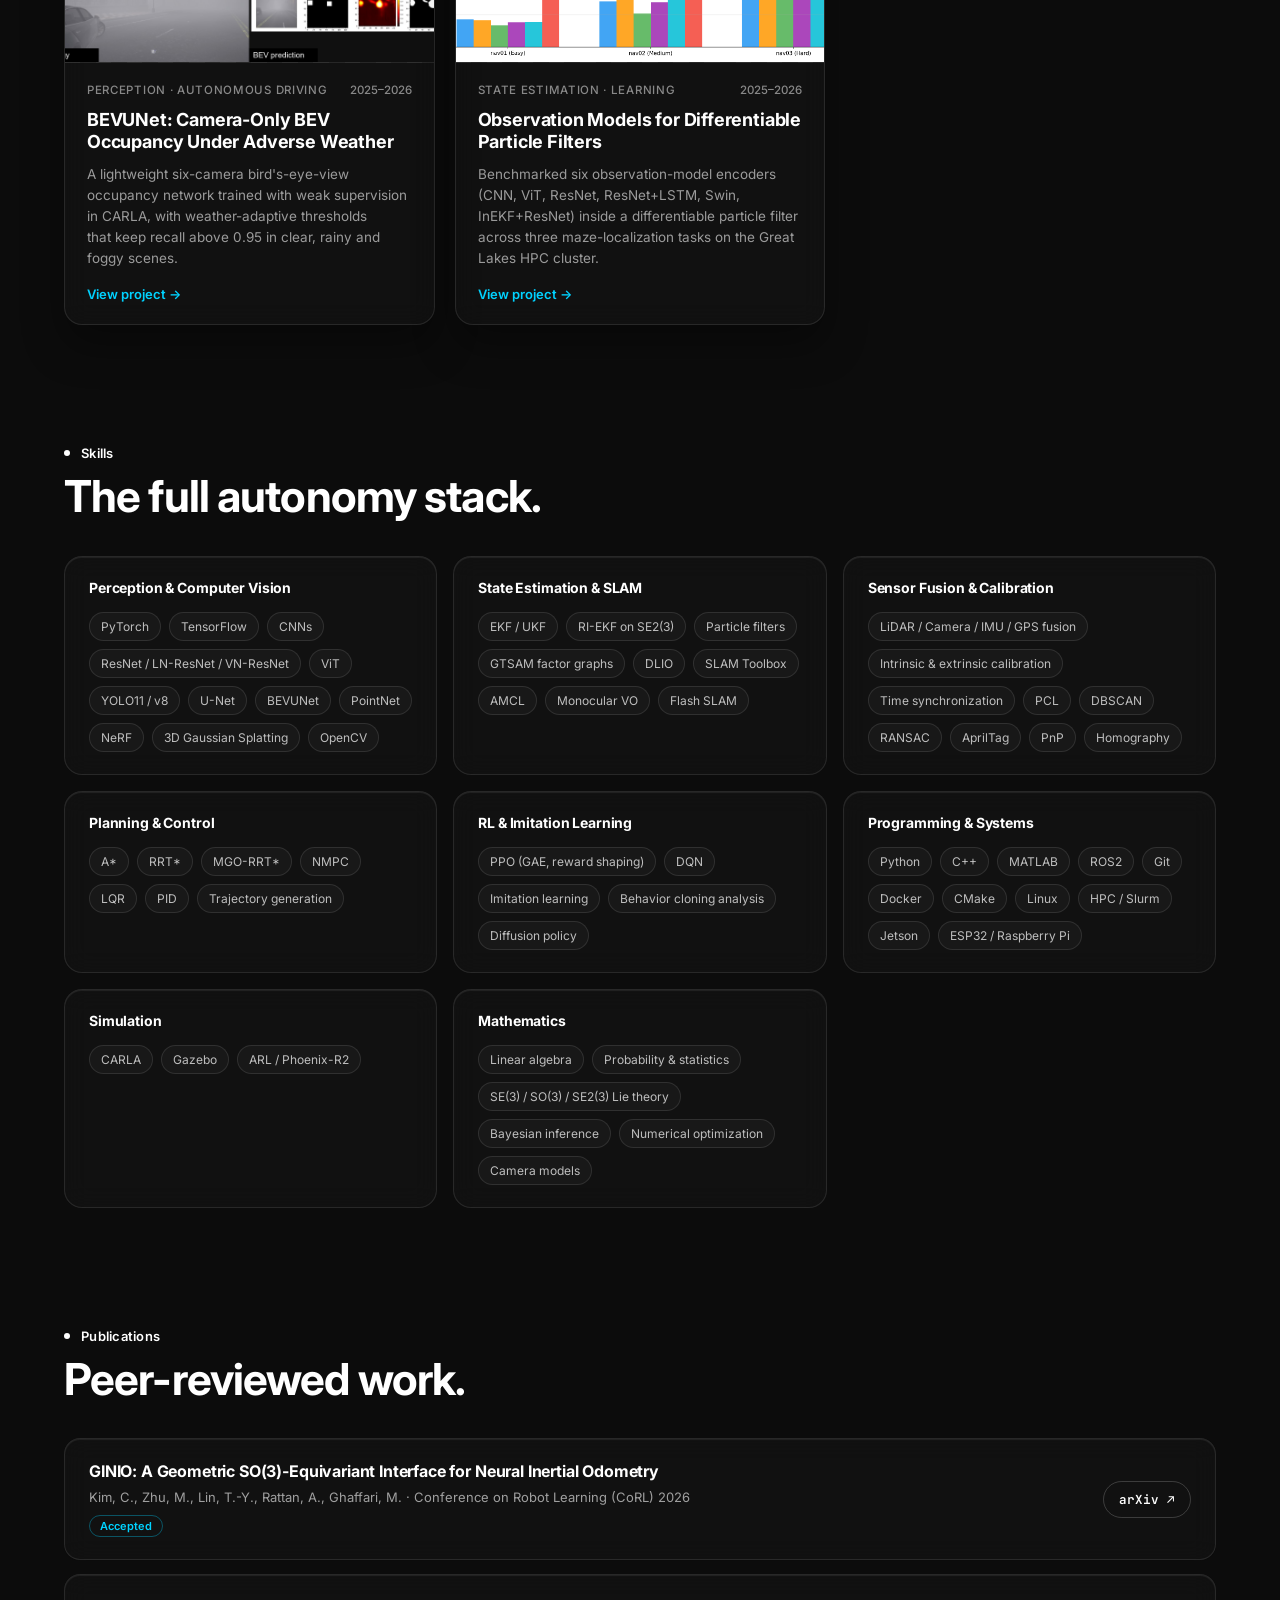
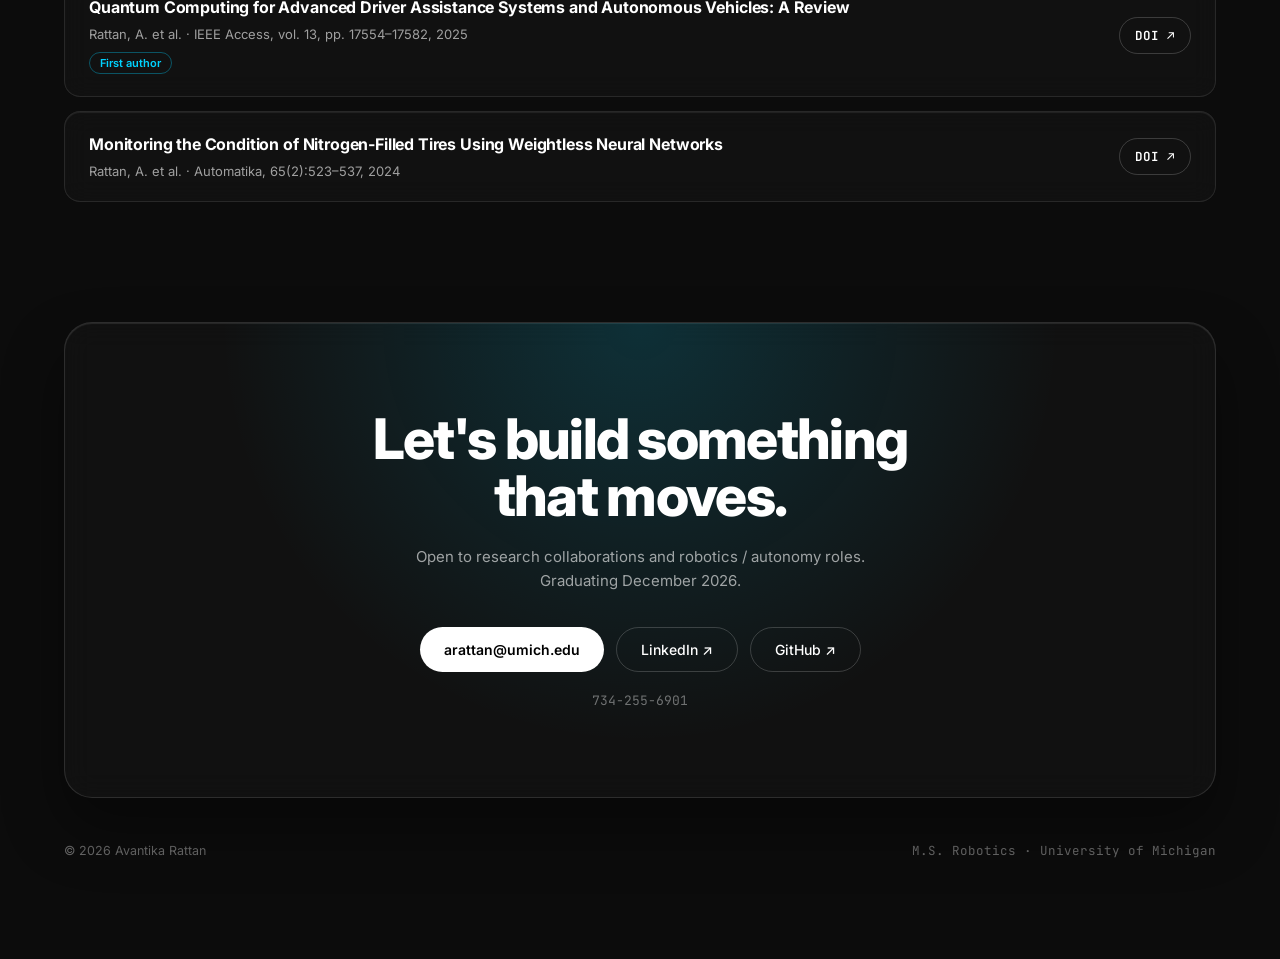
==== commit 6d3433c9: "Remove Project Phoenix experience entry Co-Authored-By: Claude Fable 5.1 <noreply@anthropic.com>" ====
--- a/index.html
+++ b/index.html
@@ -8,7 +8,7 @@
 <link rel="preconnect" href="https://fonts.googleapis.com">
 <link rel="preconnect" href="https://fonts.gstatic.com" crossorigin>
 <link href="https://fonts.googleapis.com/css2?family=Inter:wght@400;500;600;700;800;900&family=JetBrains+Mono:wght@400;500&display=swap" rel="stylesheet">
-<link rel="stylesheet" href="css/style.css?v=202610261720">
+<link rel="stylesheet" href="css/style.css?v=202610262210">
 </head>
 <body>
   <div class="page">
@@ -25,8 +25,8 @@
     </div>
   </div>
 
-  <script src="js/data.js?v=202610261720"></script>
-  <script src="js/render.js?v=202610261720"></script>
-  <script src="js/index.js?v=202610261720"></script>
+  <script src="js/data.js?v=202610262210"></script>
+  <script src="js/render.js?v=202610262210"></script>
+  <script src="js/index.js?v=202610262210"></script>
 </body>
 </html>
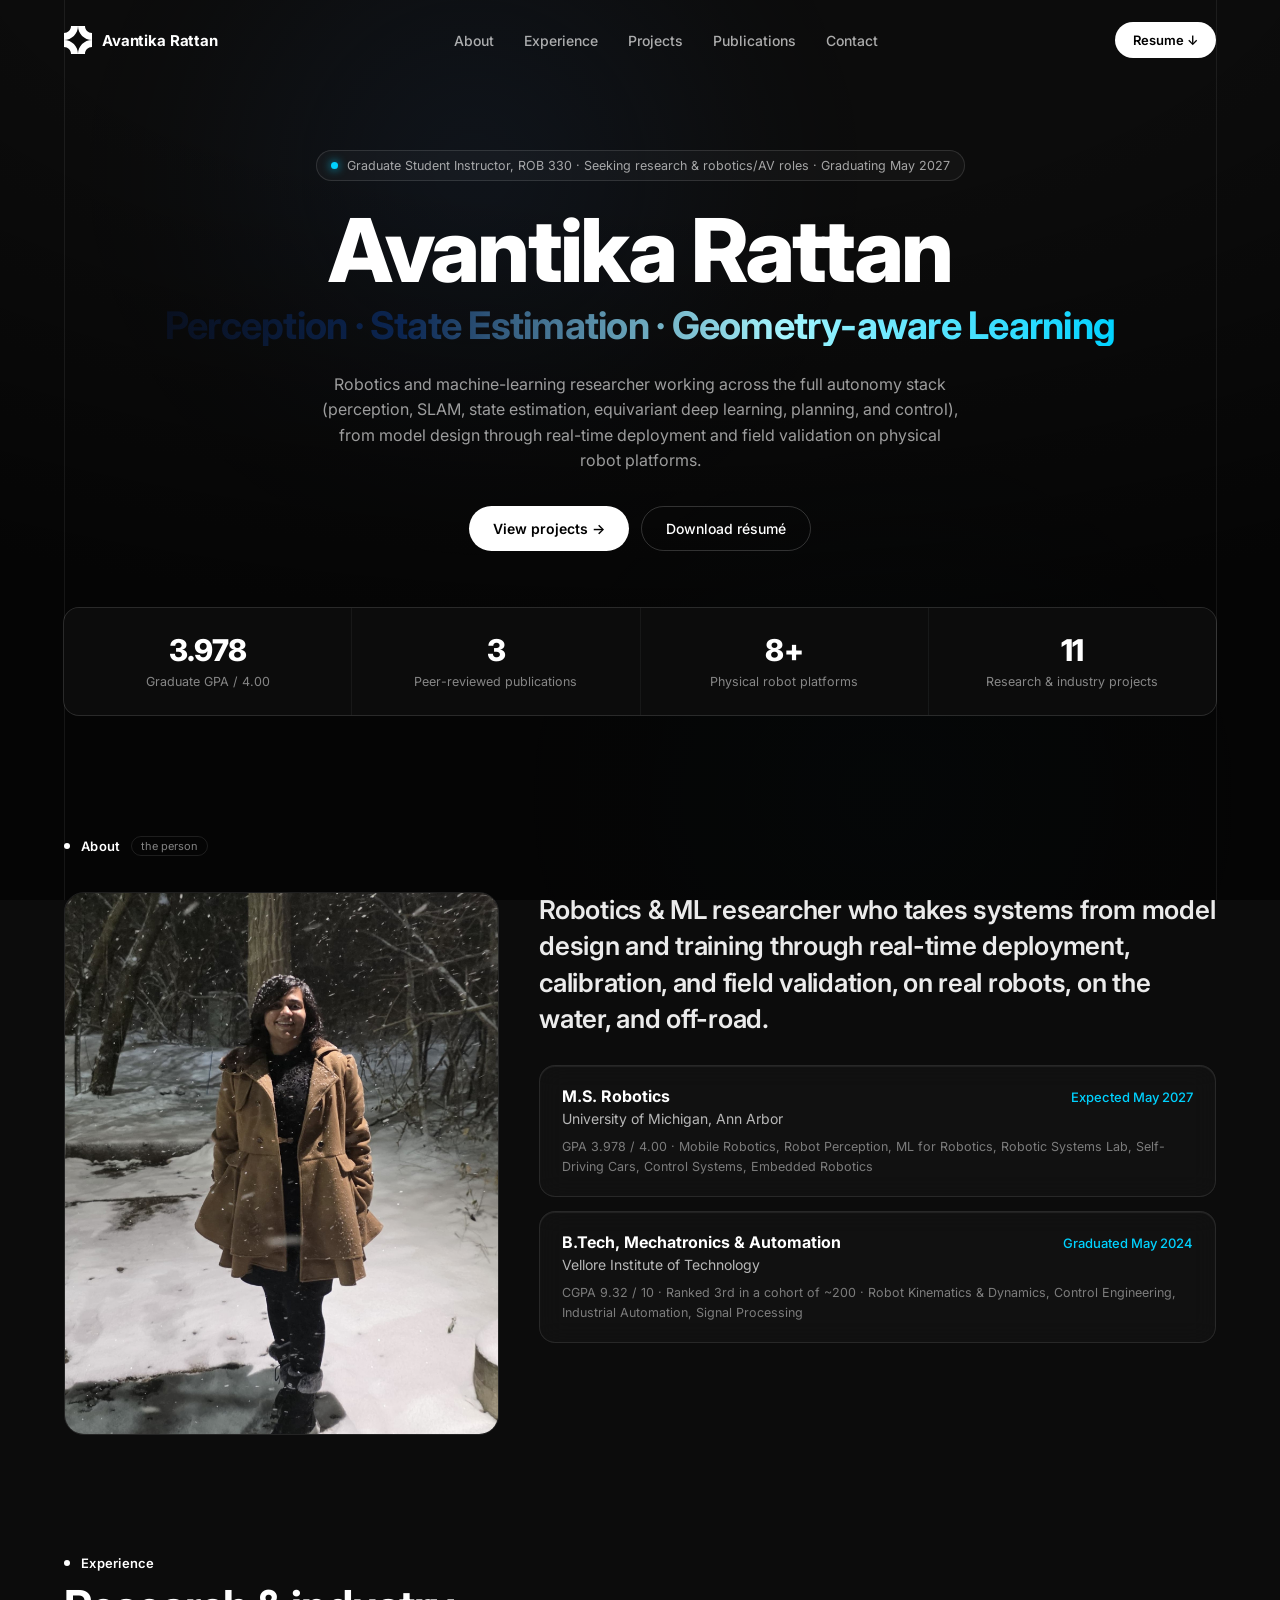
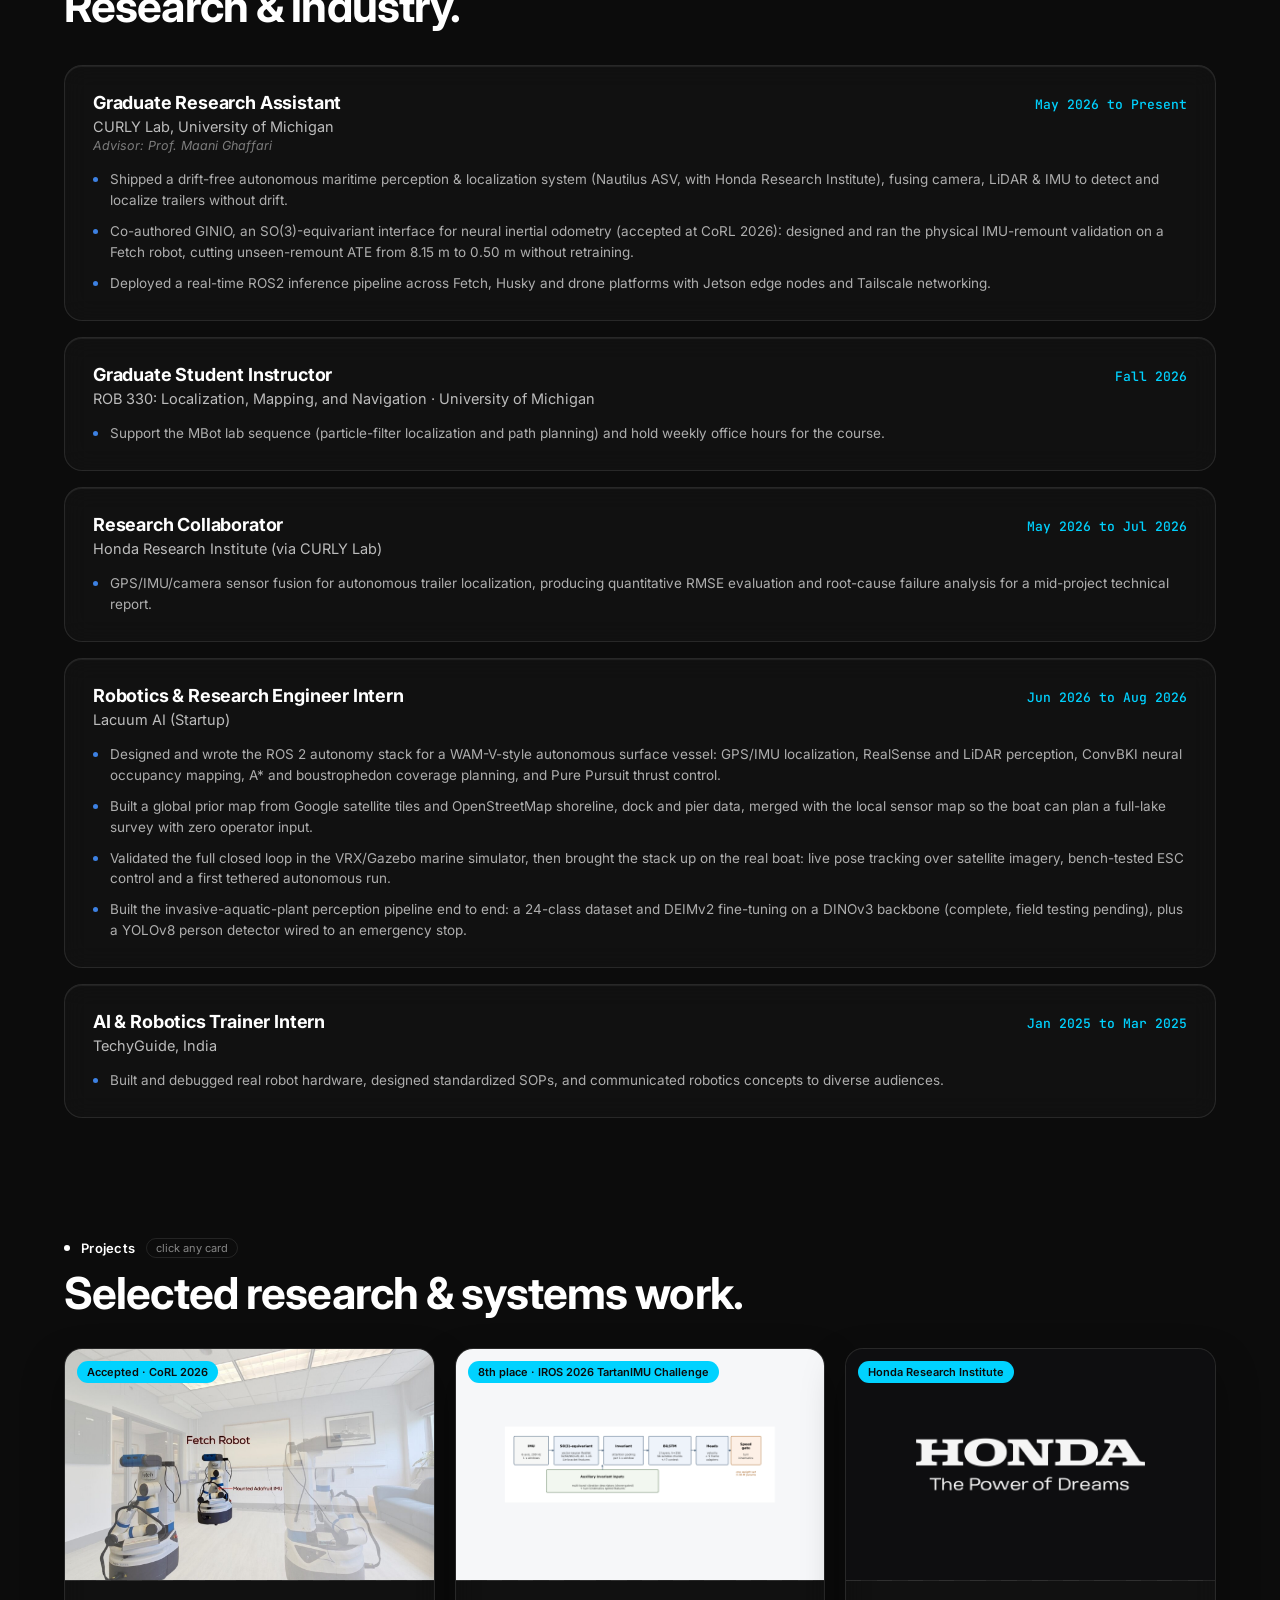
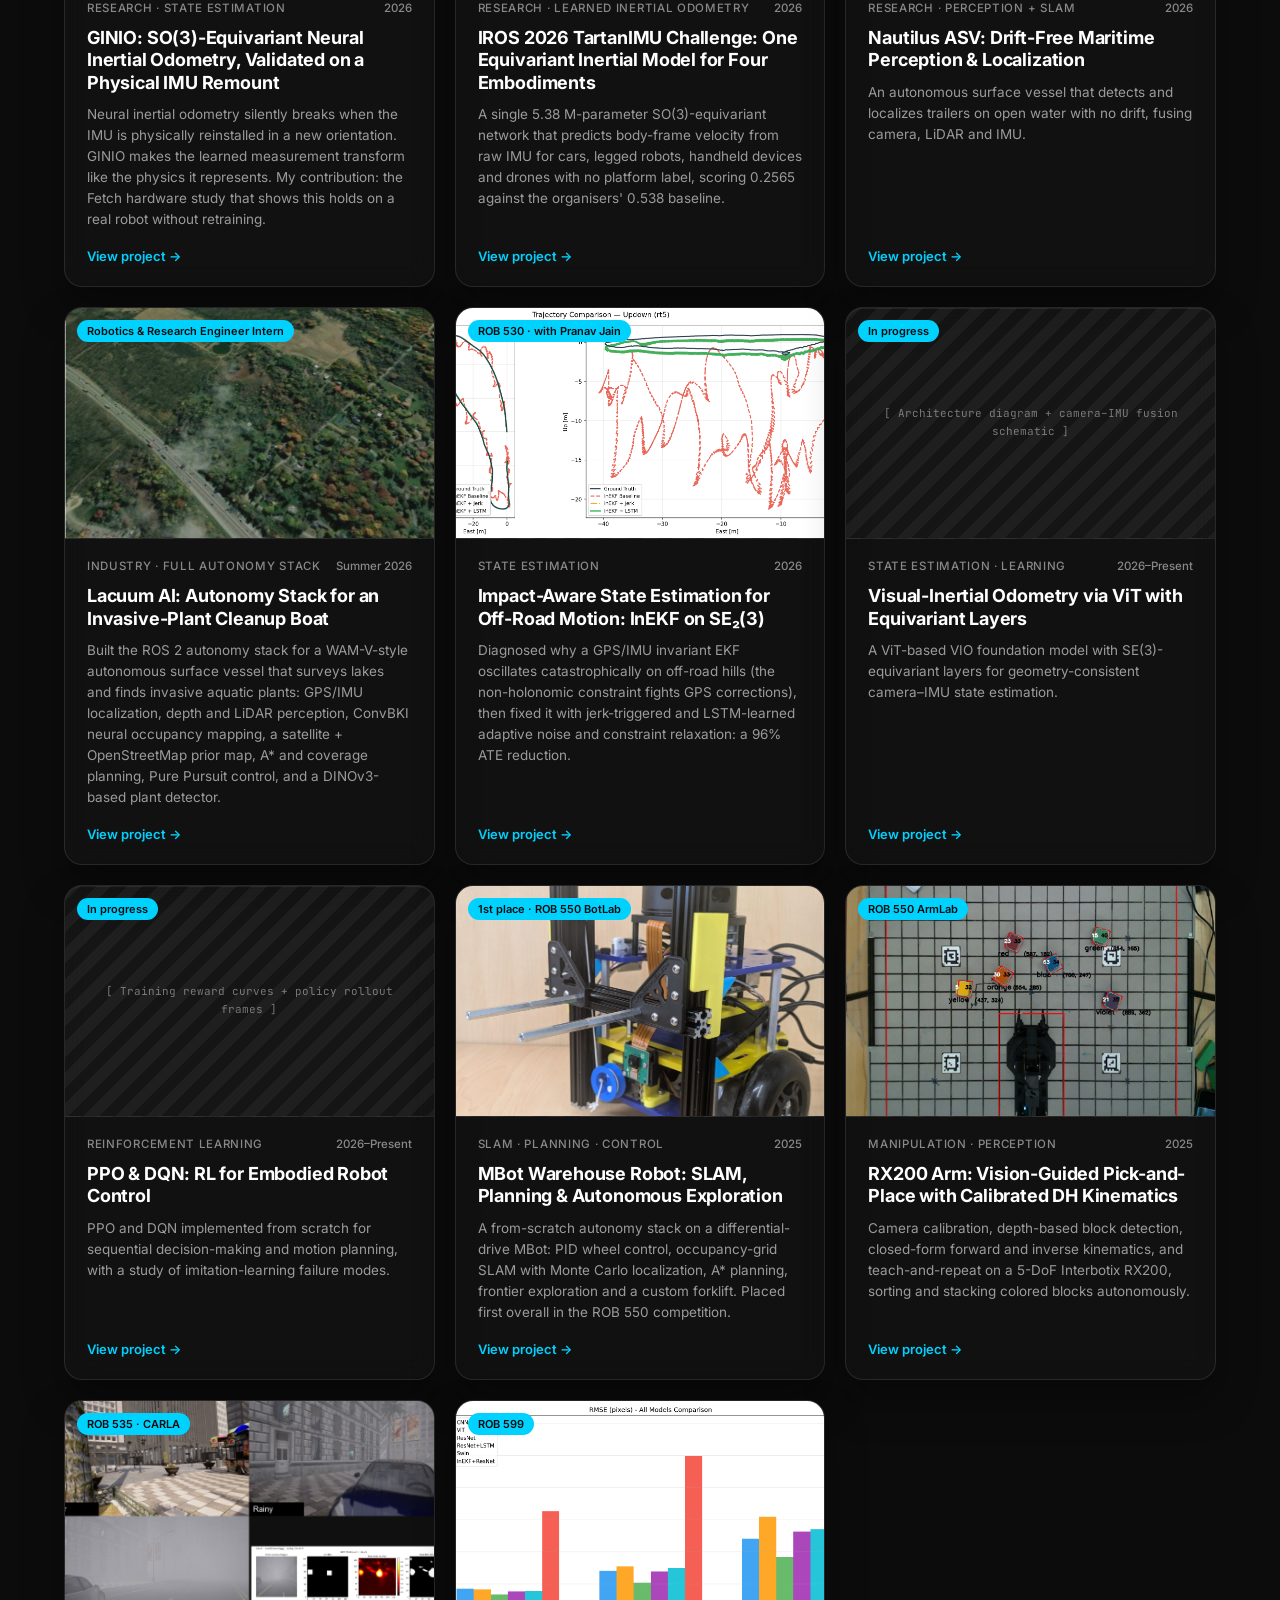
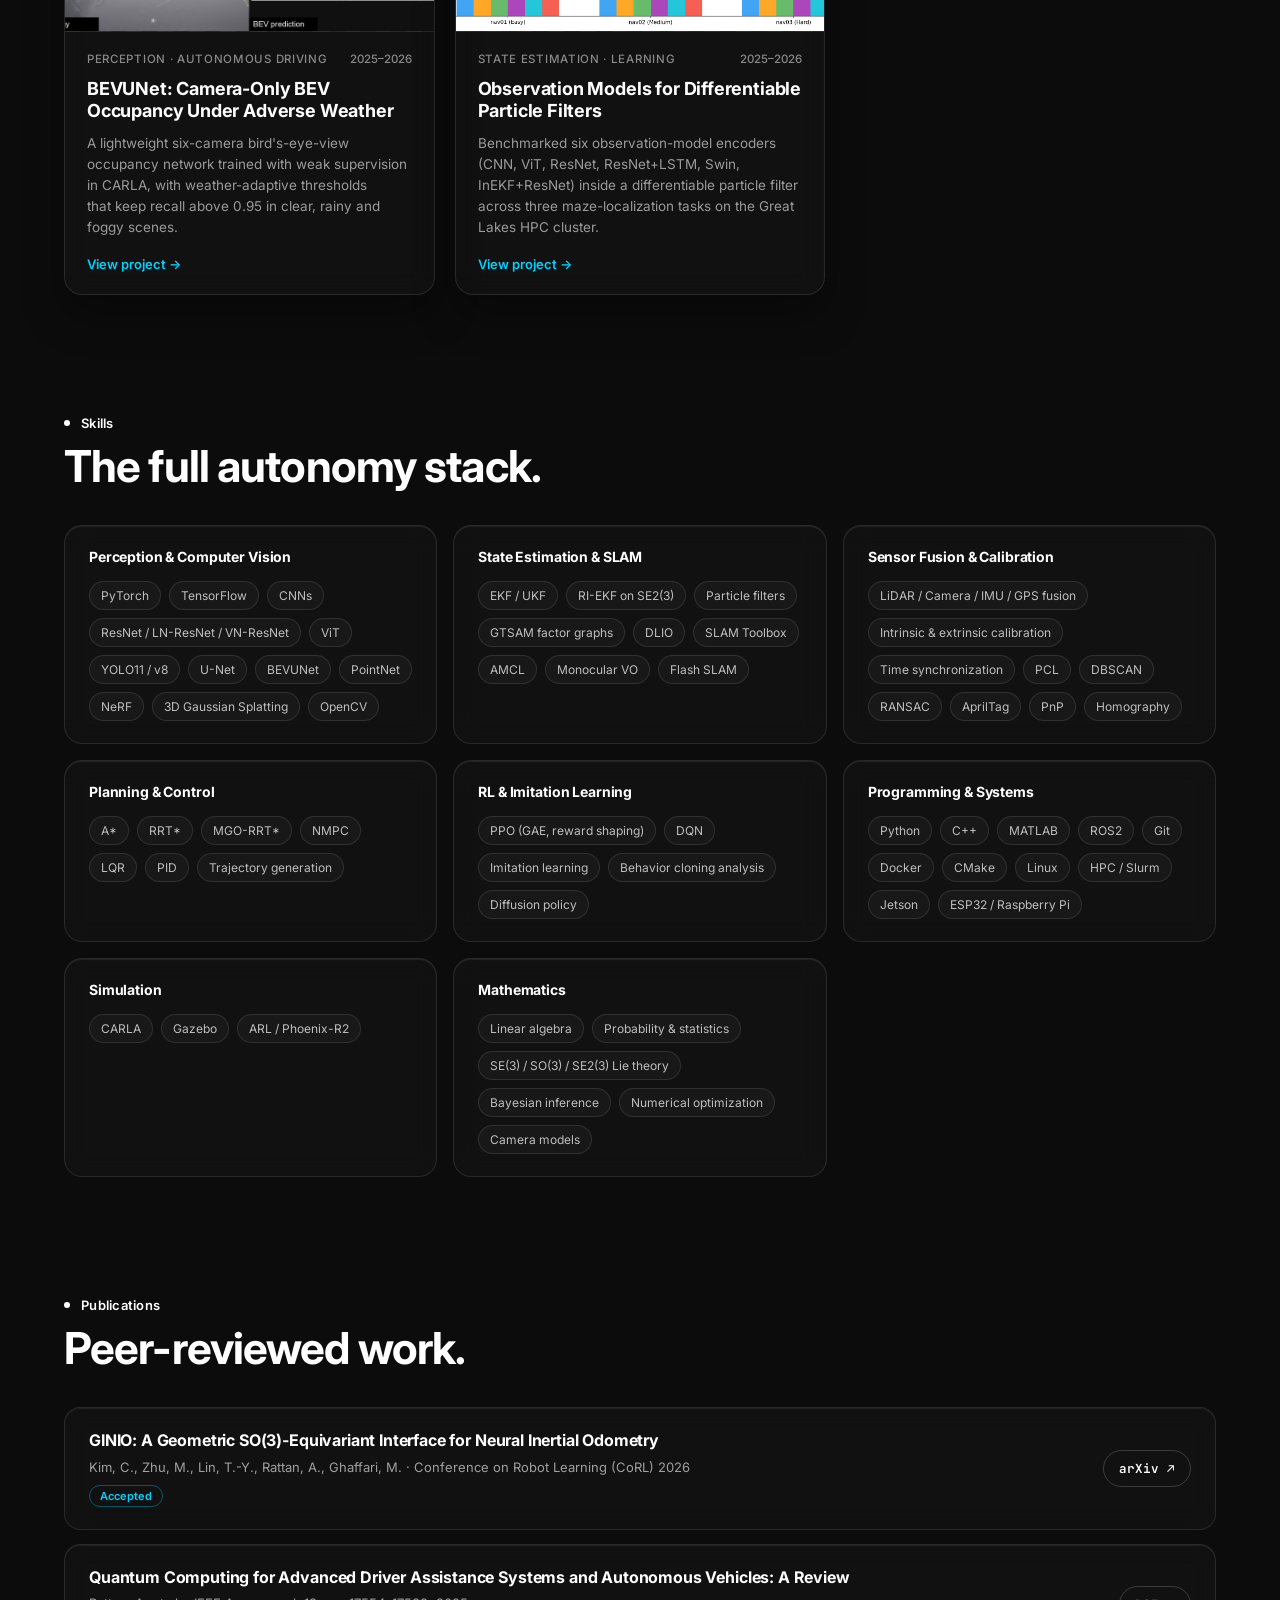
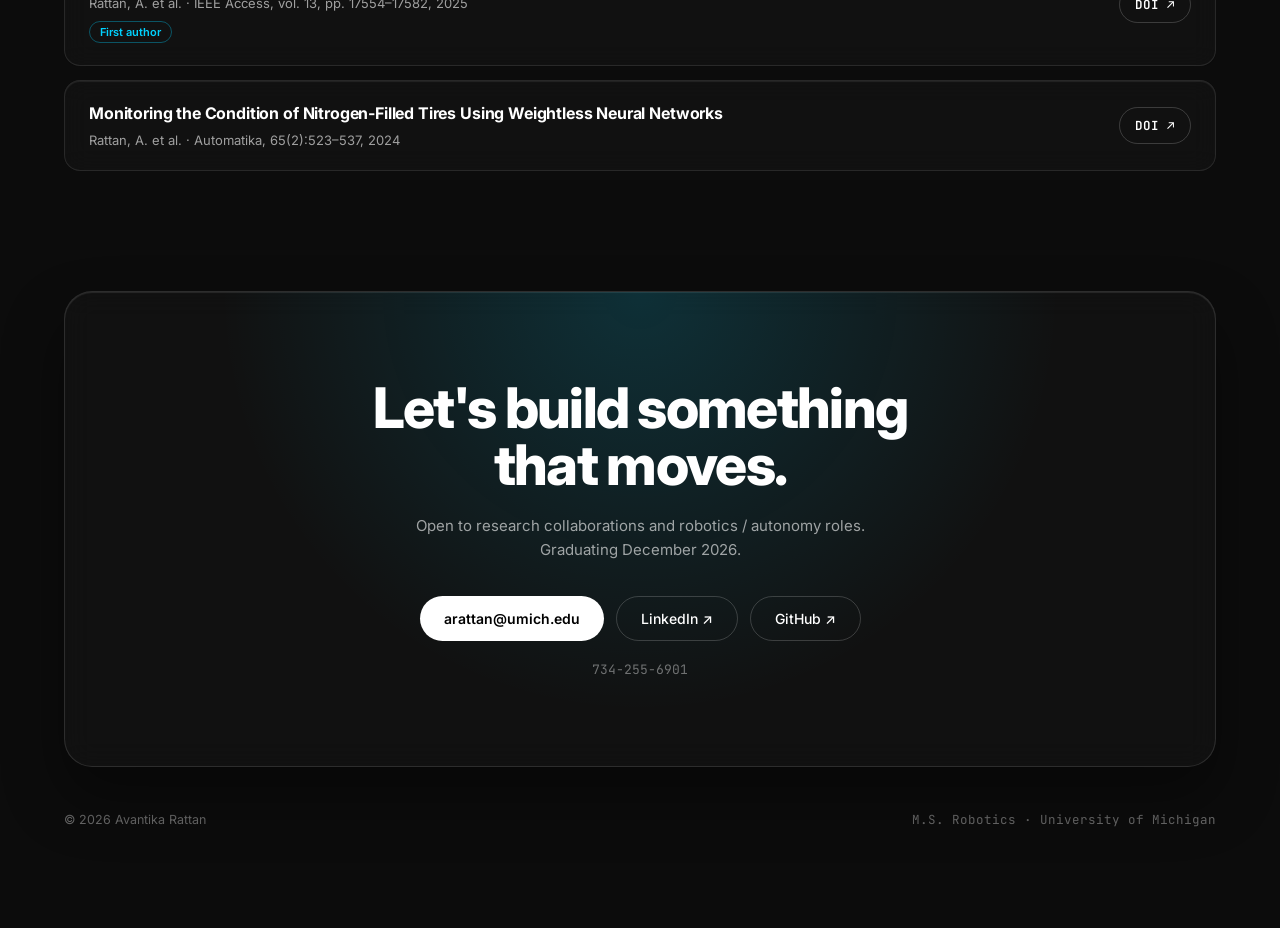
==== commit 79aedc76: "Remove Phoenix-R2 off-road stack bullet Co-Authored-By: Claude Fable 5.1 <noreply@anthropic.com>" ====
--- a/index.html
+++ b/index.html
@@ -8,7 +8,7 @@
 <link rel="preconnect" href="https://fonts.googleapis.com">
 <link rel="preconnect" href="https://fonts.gstatic.com" crossorigin>
 <link href="https://fonts.googleapis.com/css2?family=Inter:wght@400;500;600;700;800;900&family=JetBrains+Mono:wght@400;500&display=swap" rel="stylesheet">
-<link rel="stylesheet" href="css/style.css?v=202610262210">
+<link rel="stylesheet" href="css/style.css?v=202610262225">
 </head>
 <body>
   <div class="page">
@@ -25,8 +25,8 @@
     </div>
   </div>
 
-  <script src="js/data.js?v=202610262210"></script>
-  <script src="js/render.js?v=202610262210"></script>
-  <script src="js/index.js?v=202610262210"></script>
+  <script src="js/data.js?v=202610262225"></script>
+  <script src="js/render.js?v=202610262225"></script>
+  <script src="js/index.js?v=202610262225"></script>
 </body>
 </html>
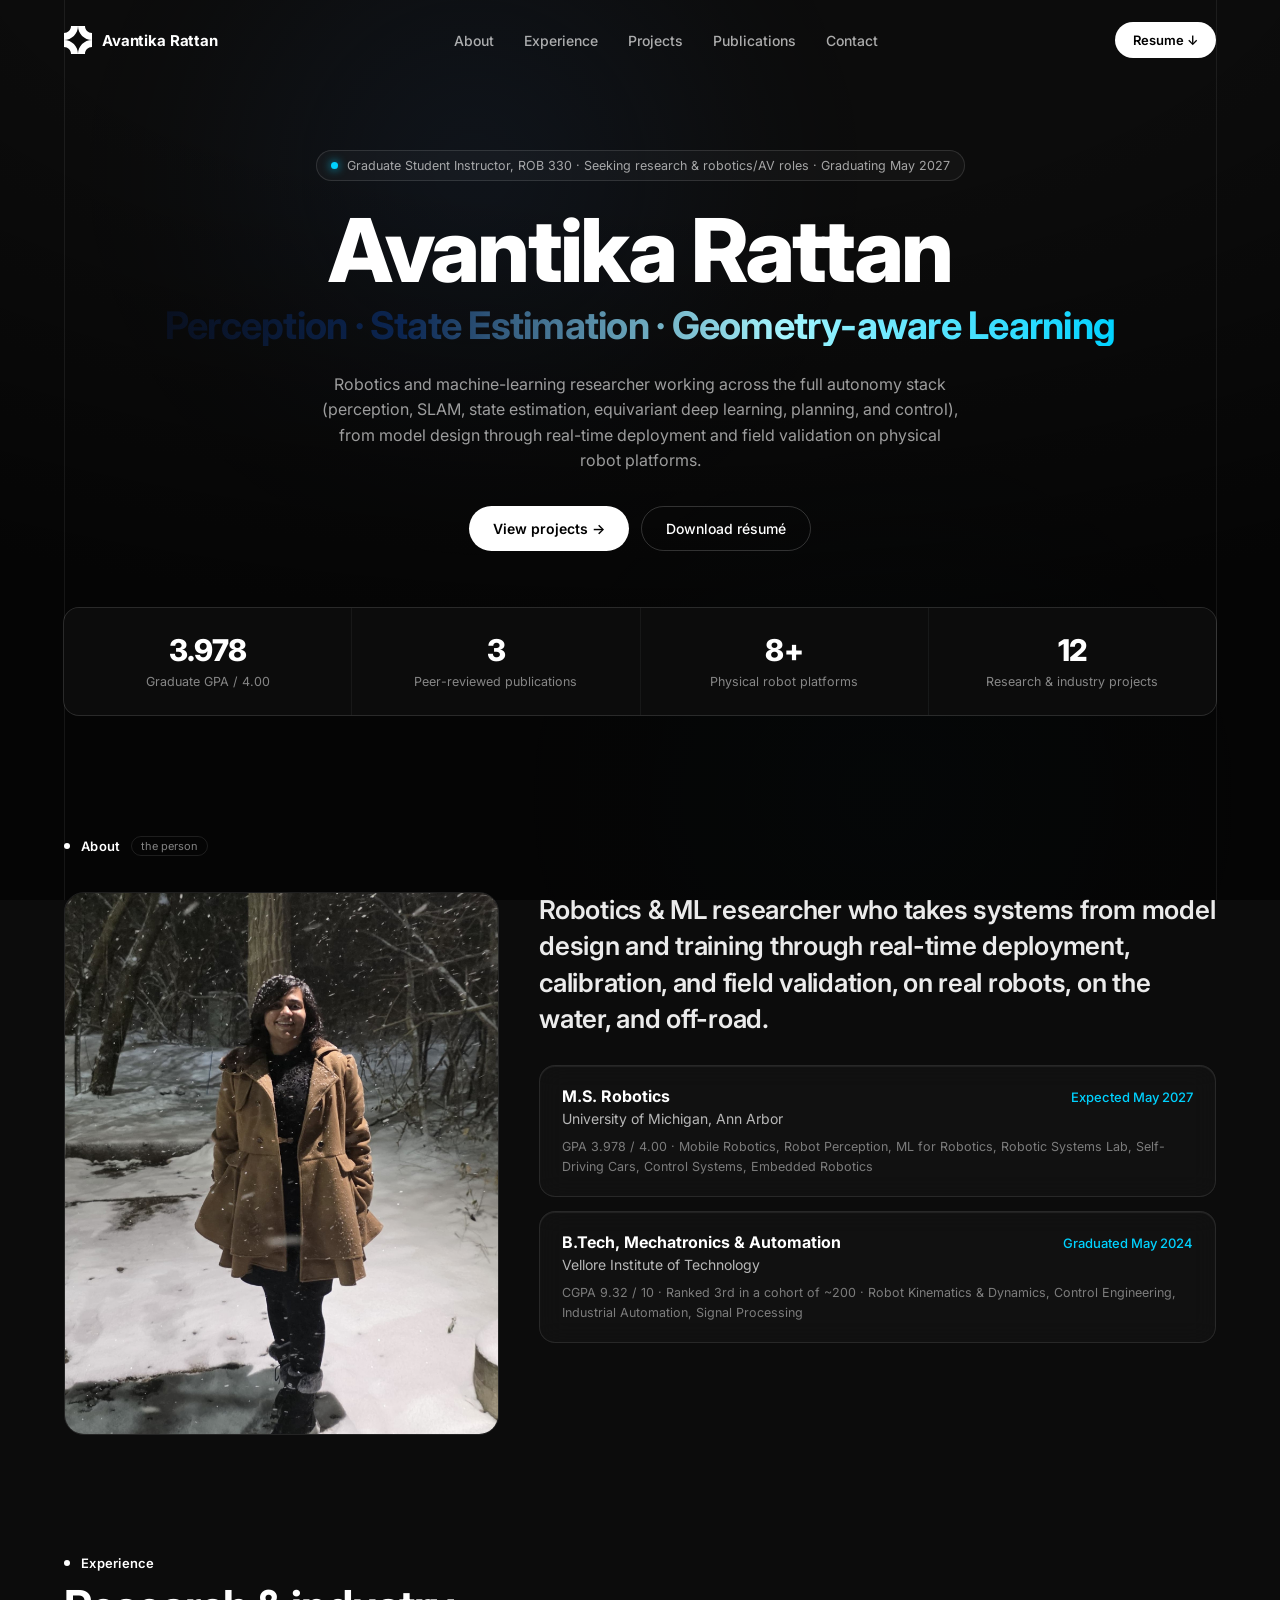
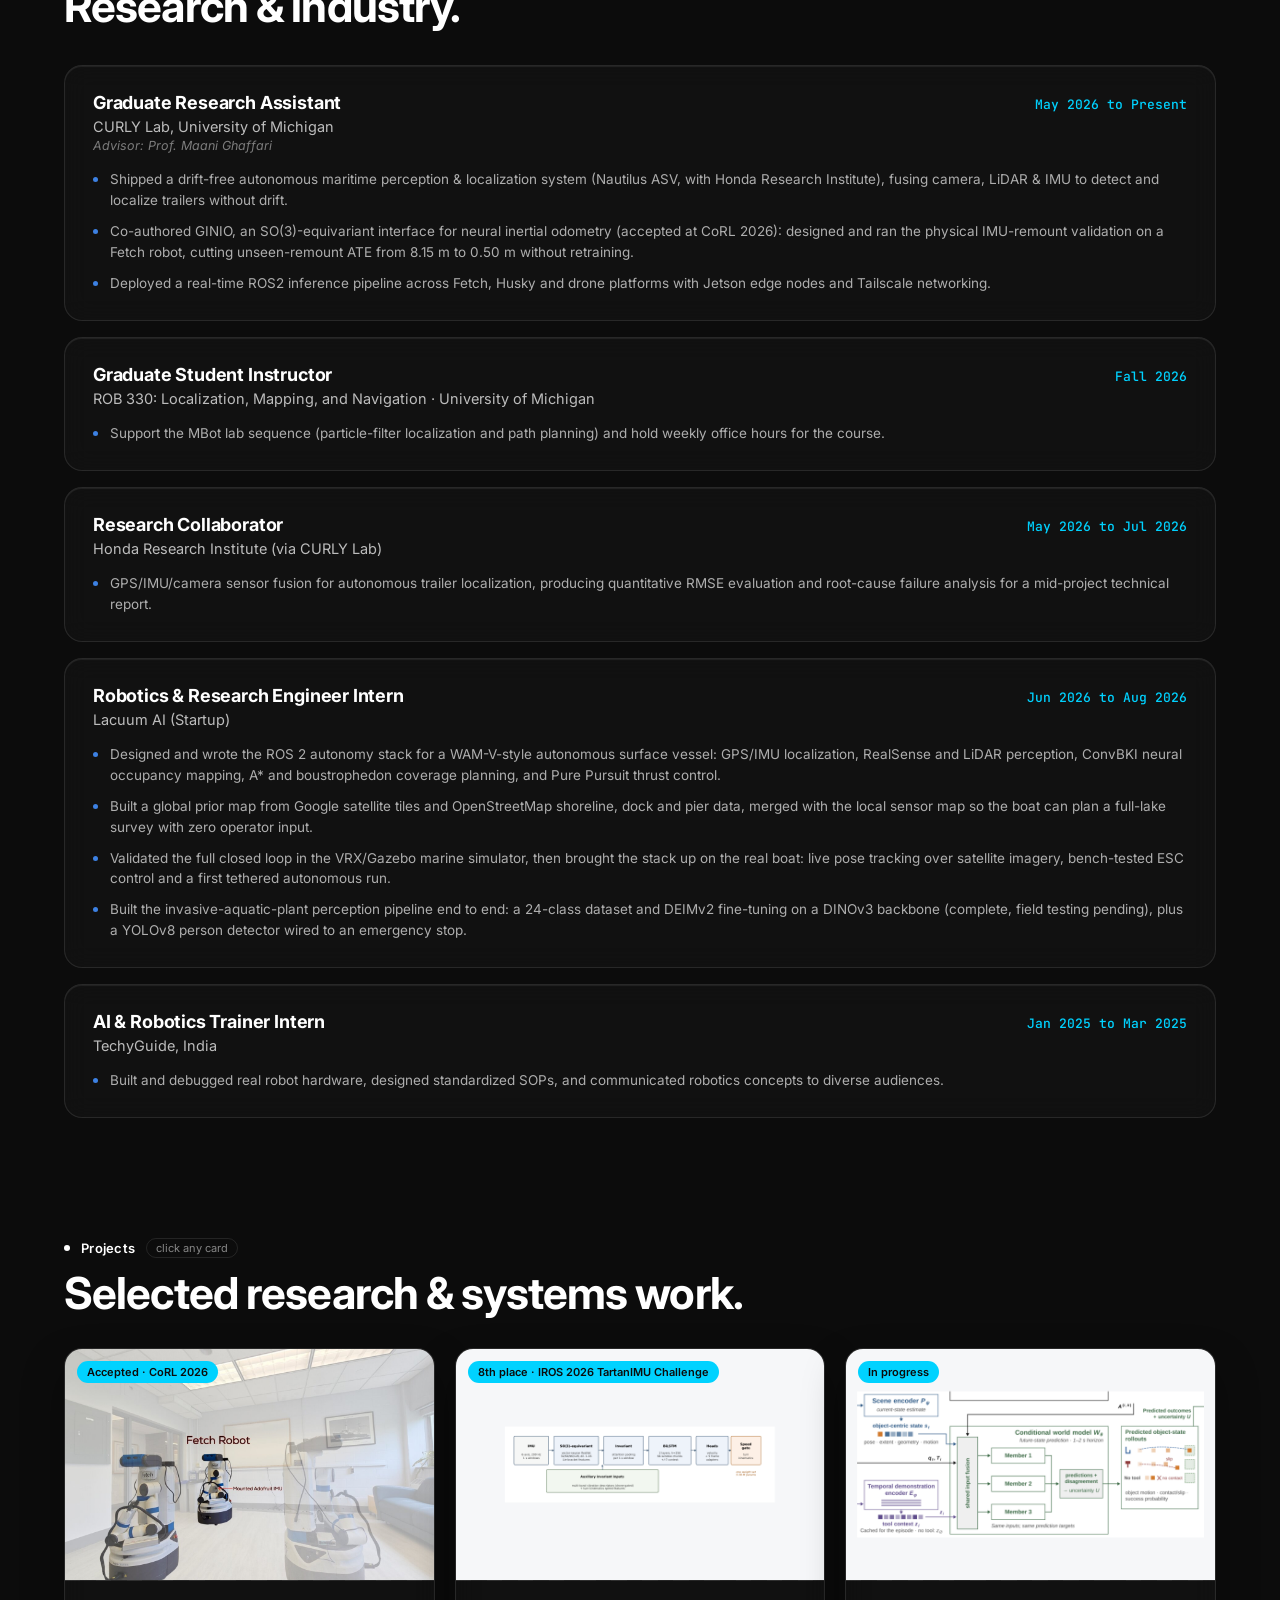
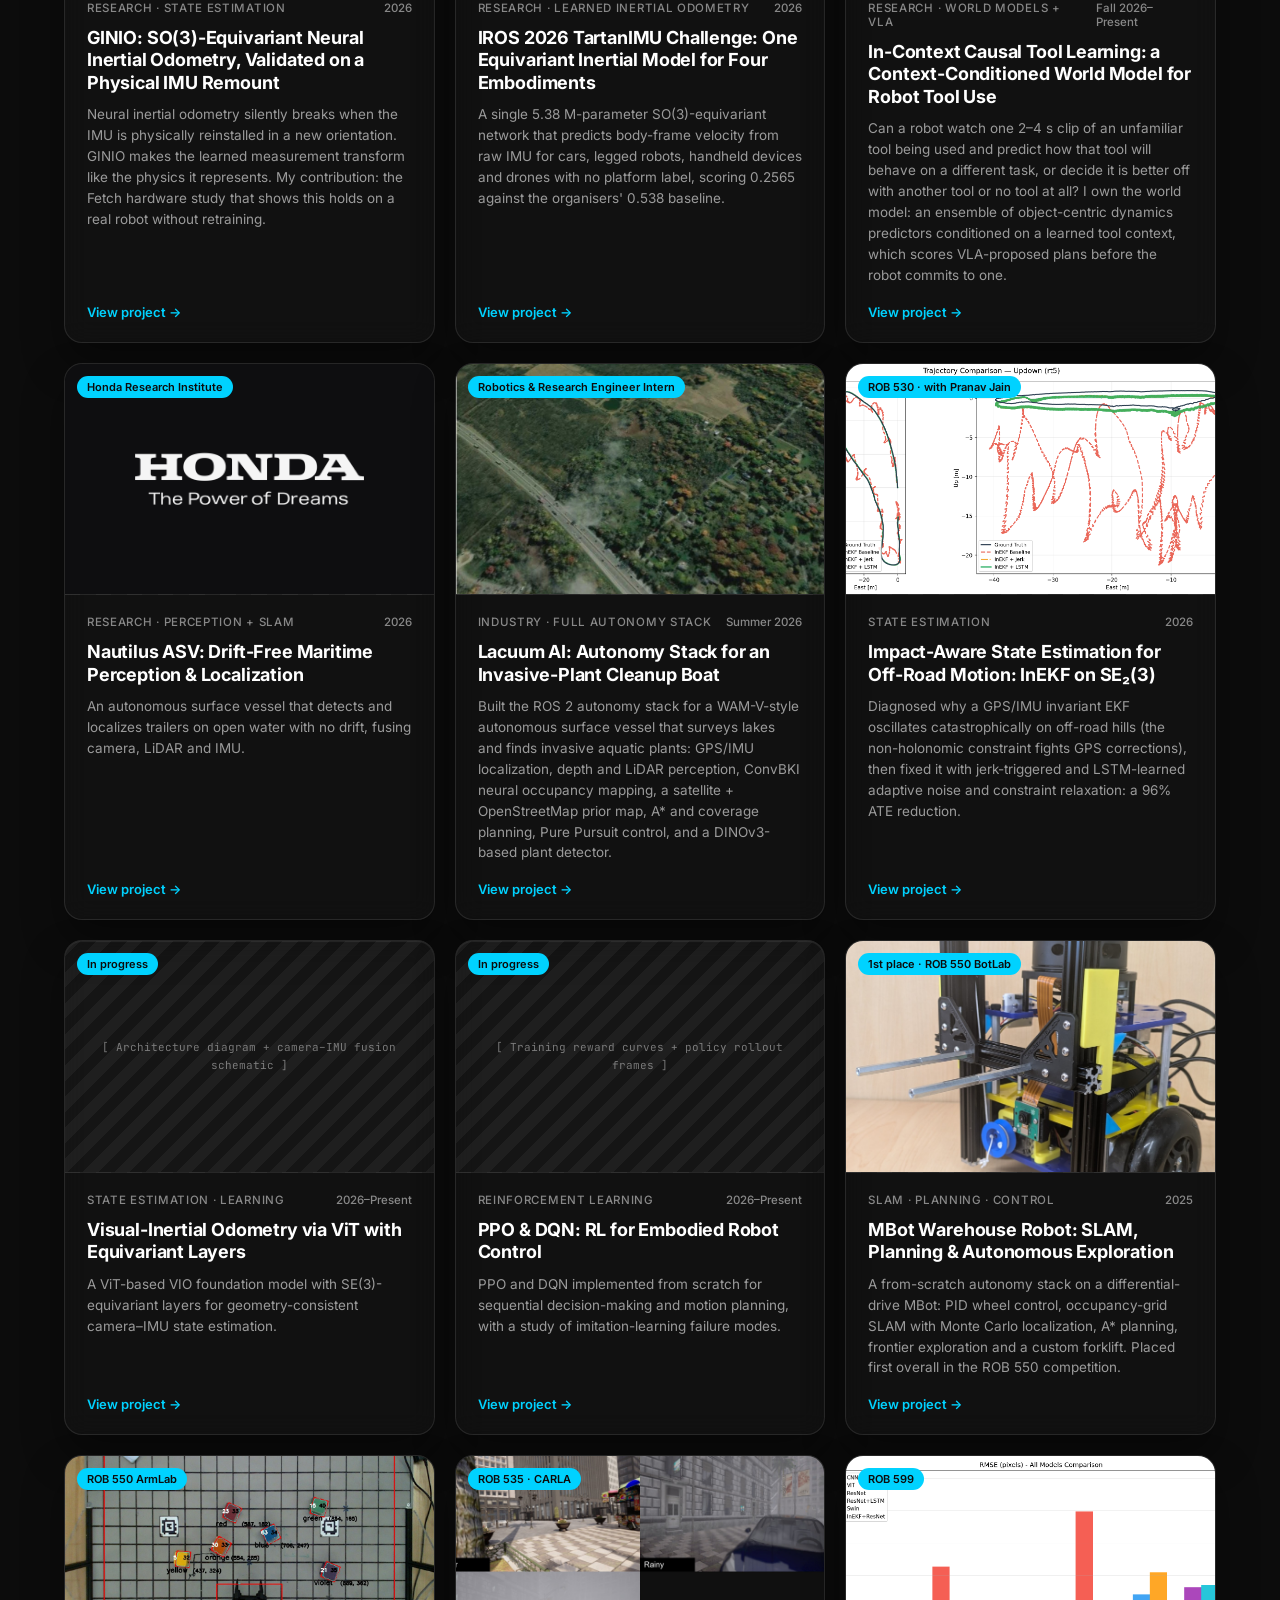
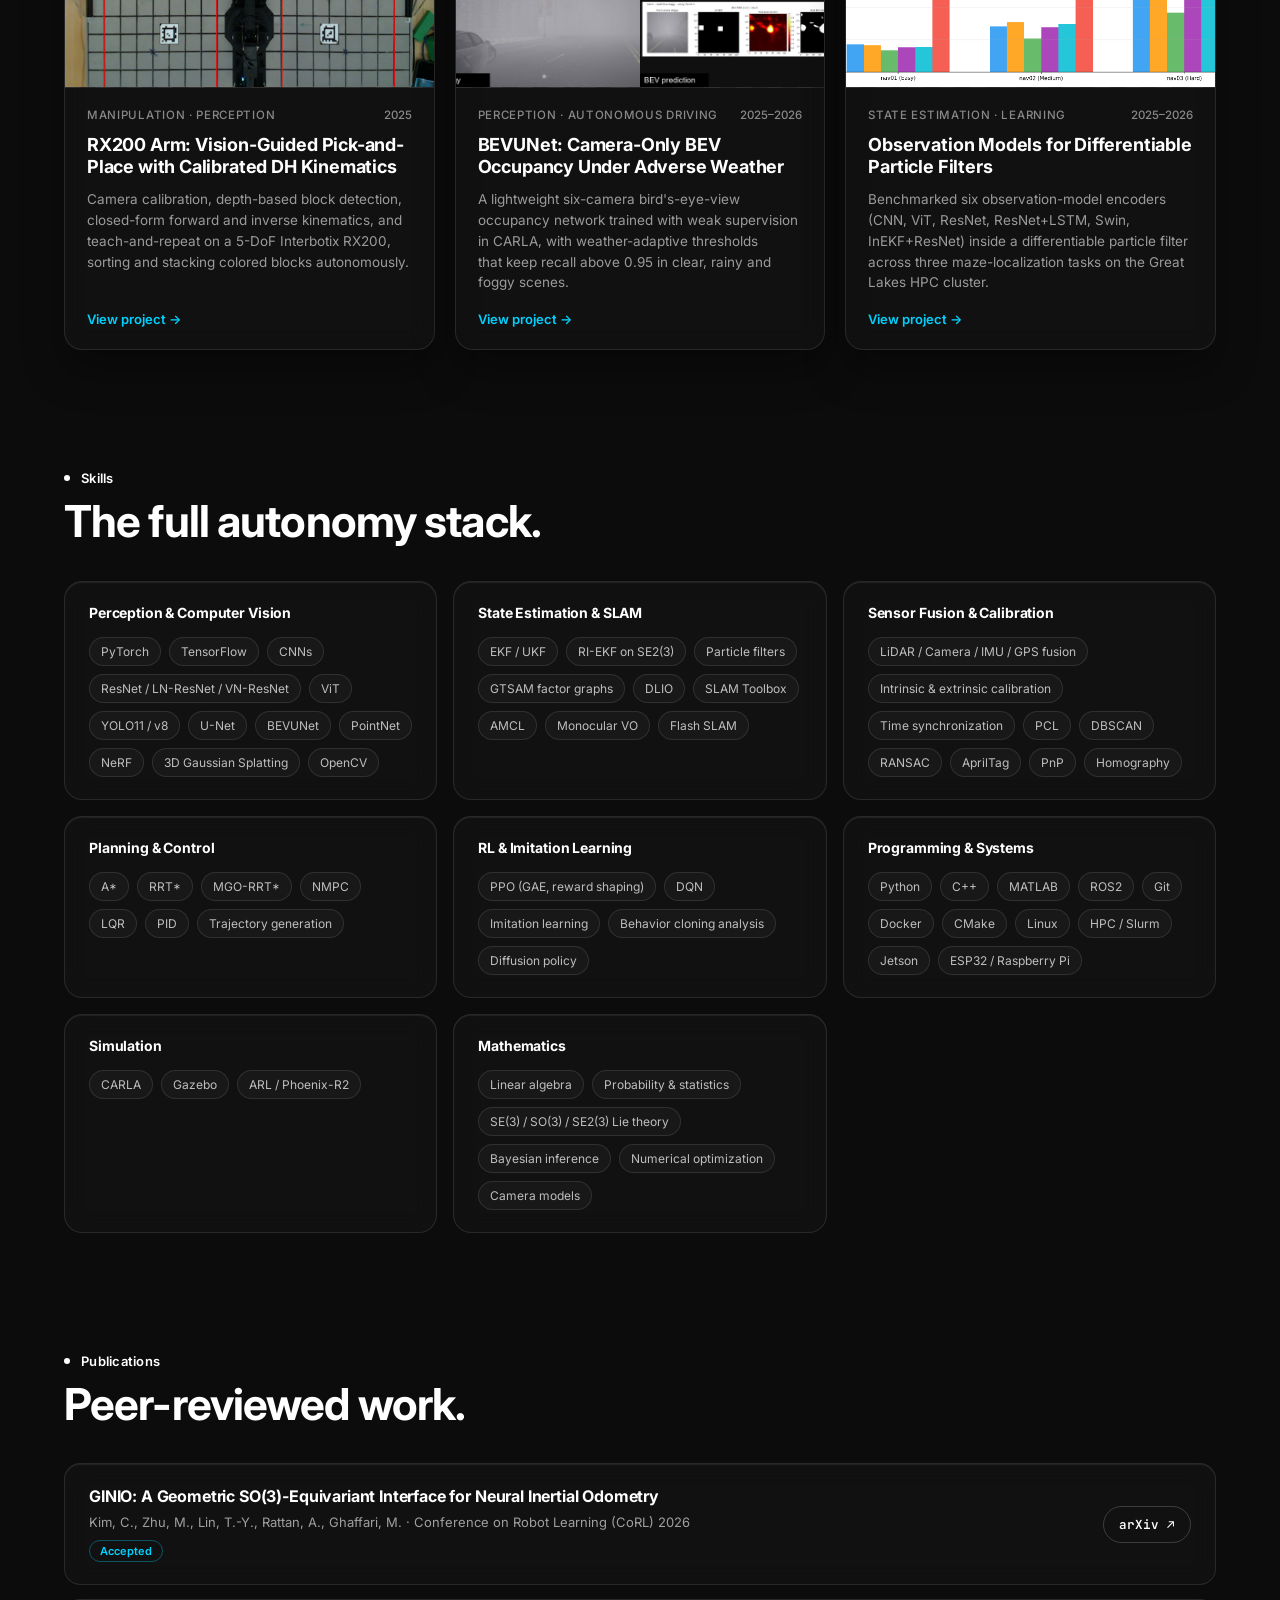
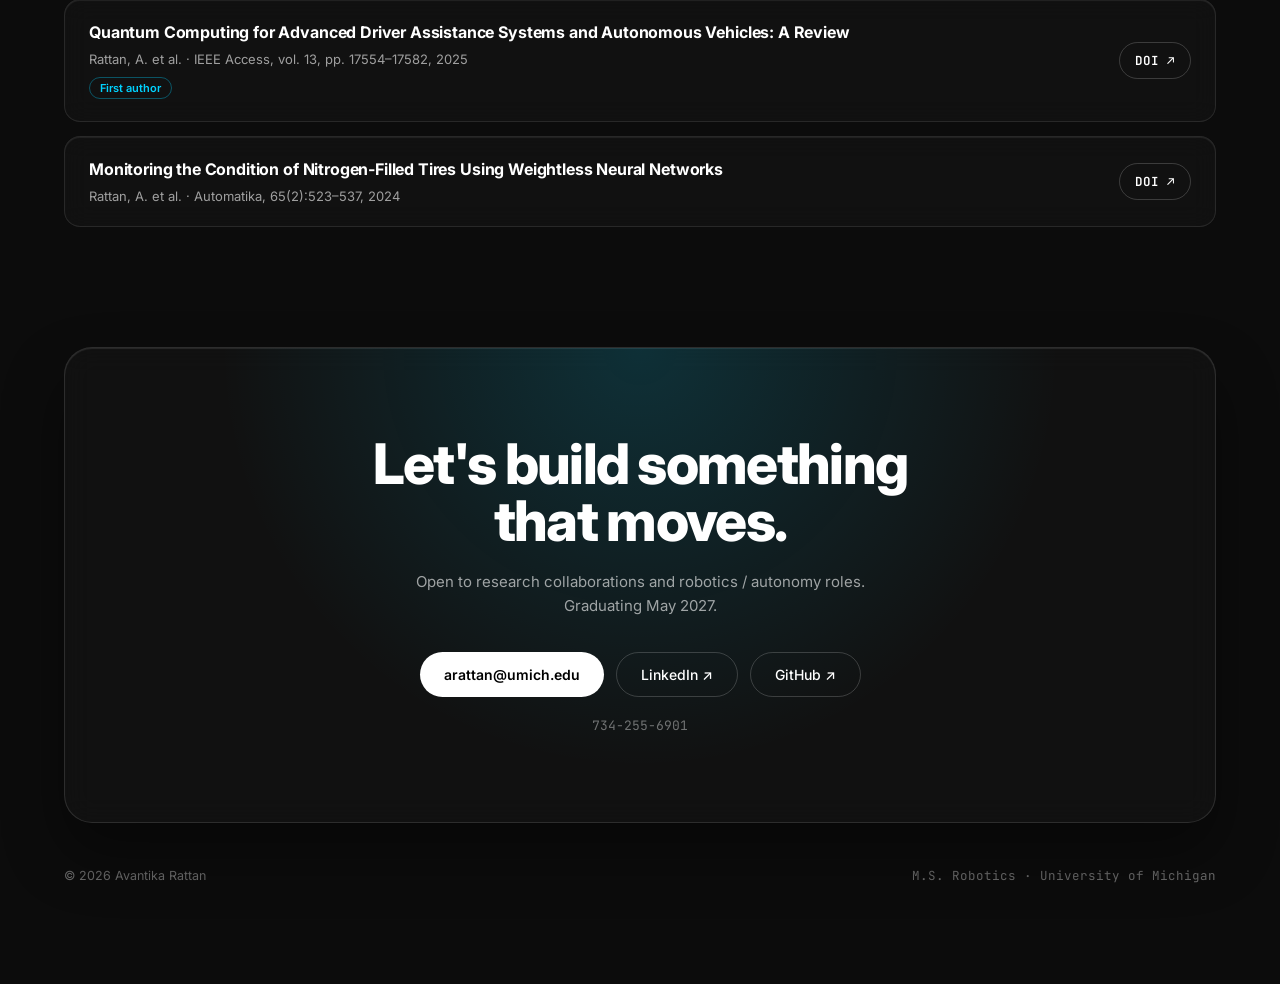
==== commit 9abb8420: "Add in-context tool learning world-model project card Co-Authored-By: Claude Fable 5.1 <noreply@anth" ====
--- a/index.html
+++ b/index.html
@@ -8,7 +8,7 @@
 <link rel="preconnect" href="https://fonts.googleapis.com">
 <link rel="preconnect" href="https://fonts.gstatic.com" crossorigin>
 <link href="https://fonts.googleapis.com/css2?family=Inter:wght@400;500;600;700;800;900&family=JetBrains+Mono:wght@400;500&display=swap" rel="stylesheet">
-<link rel="stylesheet" href="css/style.css?v=202610262225">
+<link rel="stylesheet" href="css/style.css?v=202611082000">
 </head>
 <body>
   <div class="page">
@@ -25,8 +25,8 @@
     </div>
   </div>
 
-  <script src="js/data.js?v=202610262225"></script>
-  <script src="js/render.js?v=202610262225"></script>
-  <script src="js/index.js?v=202610262225"></script>
+  <script src="js/data.js?v=202611082000"></script>
+  <script src="js/render.js?v=202611082000"></script>
+  <script src="js/index.js?v=202611082000"></script>
 </body>
 </html>
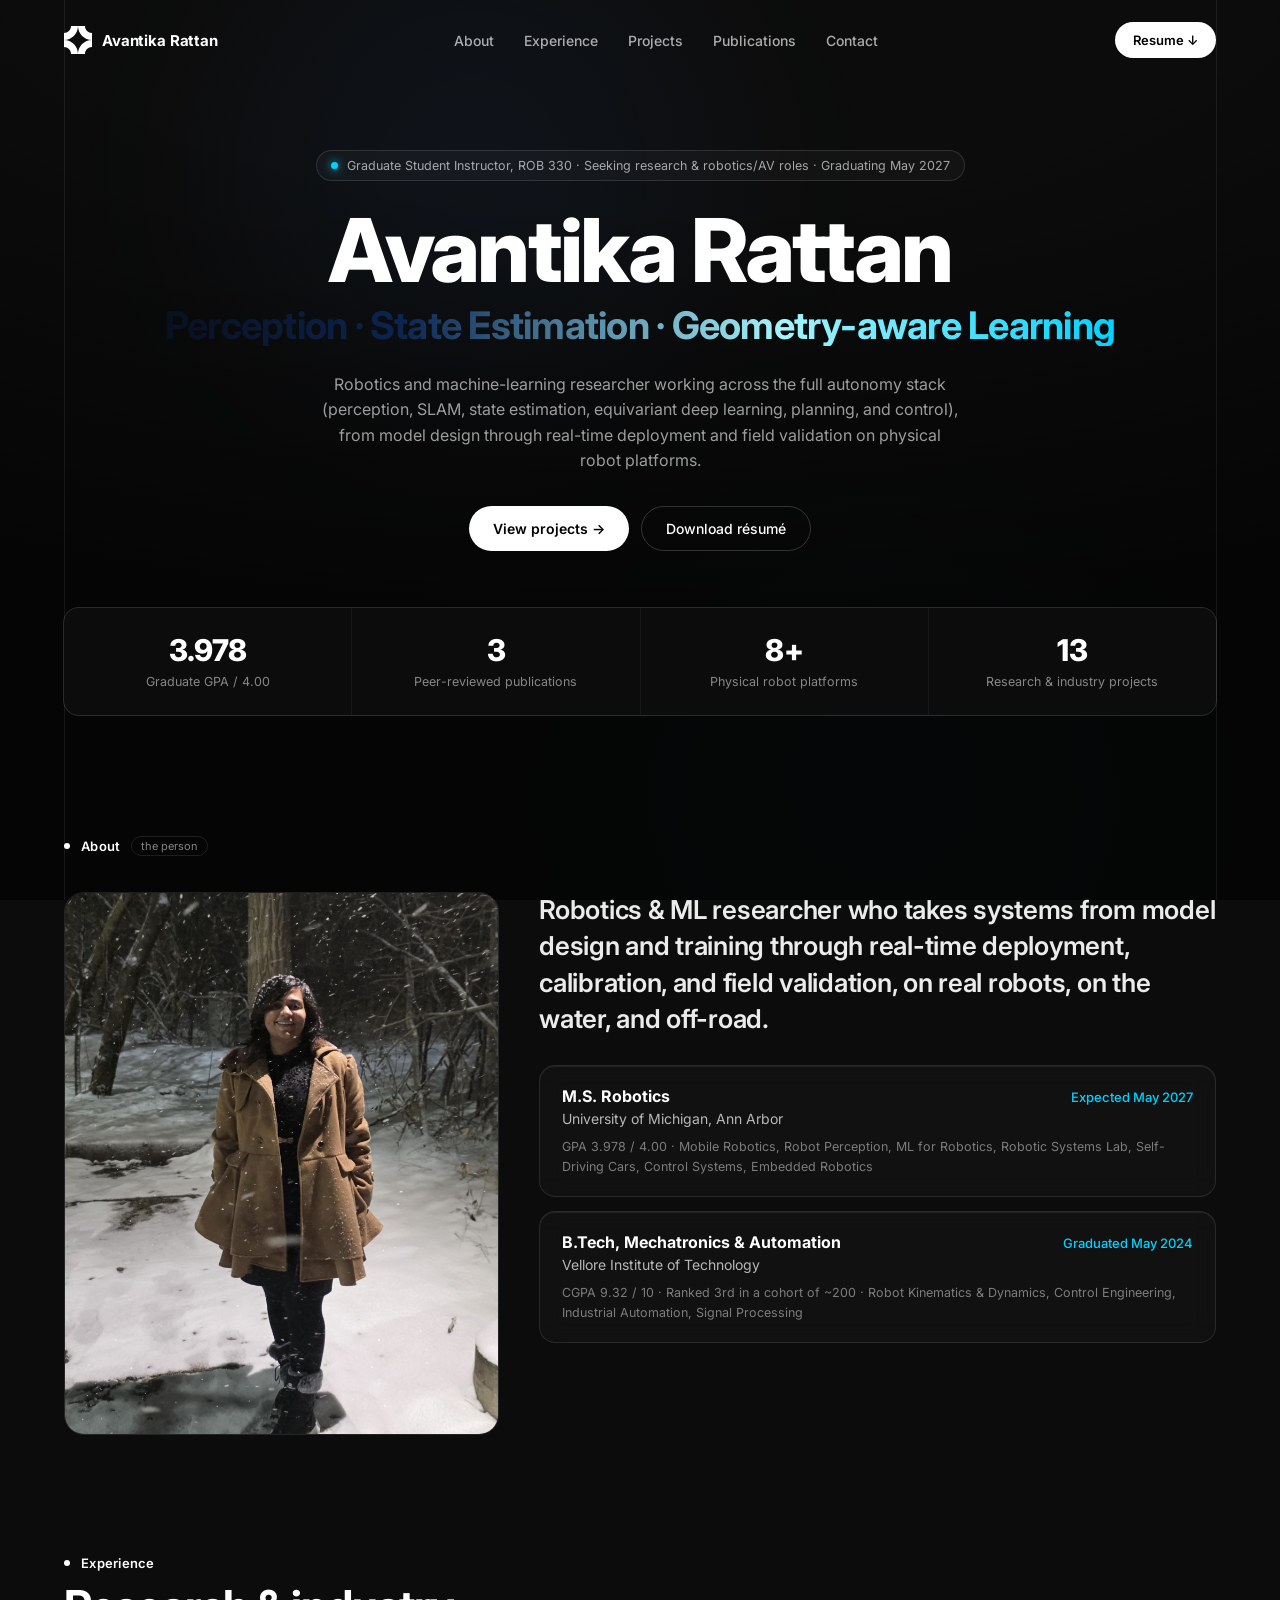
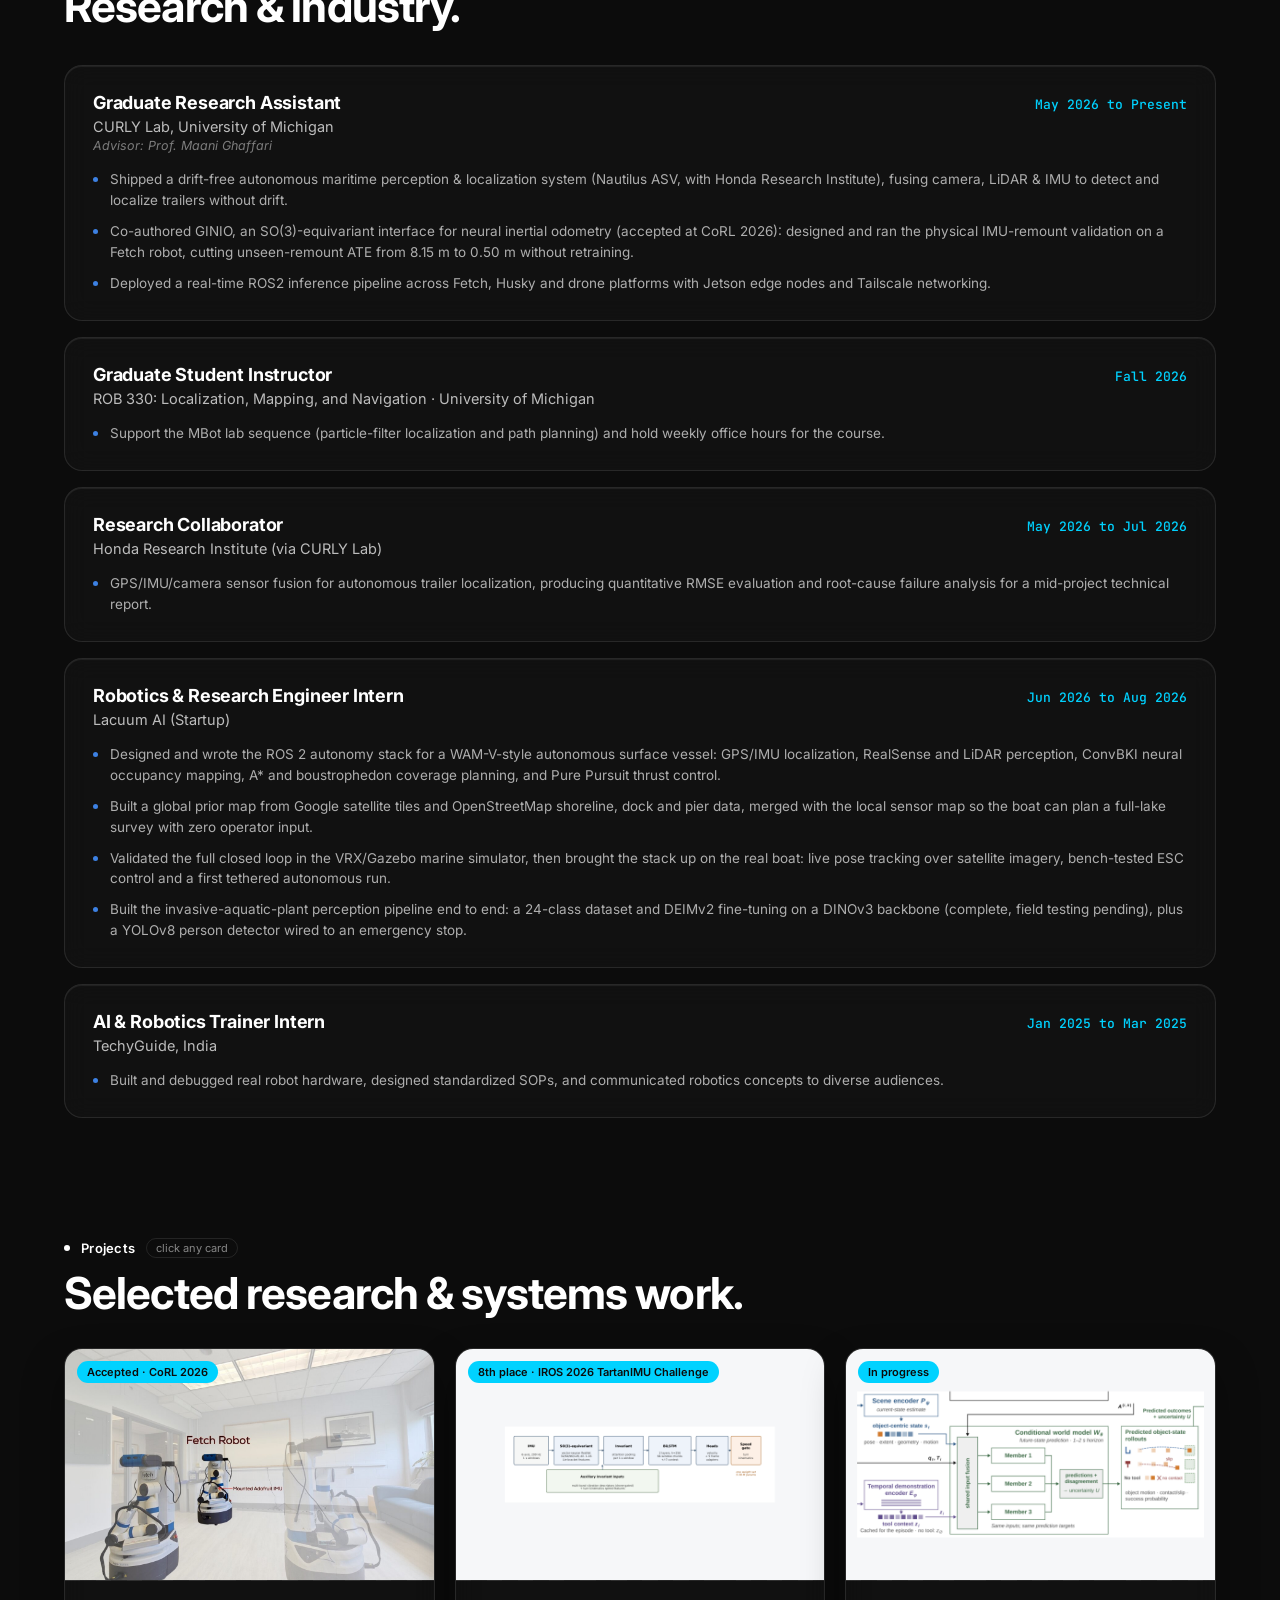
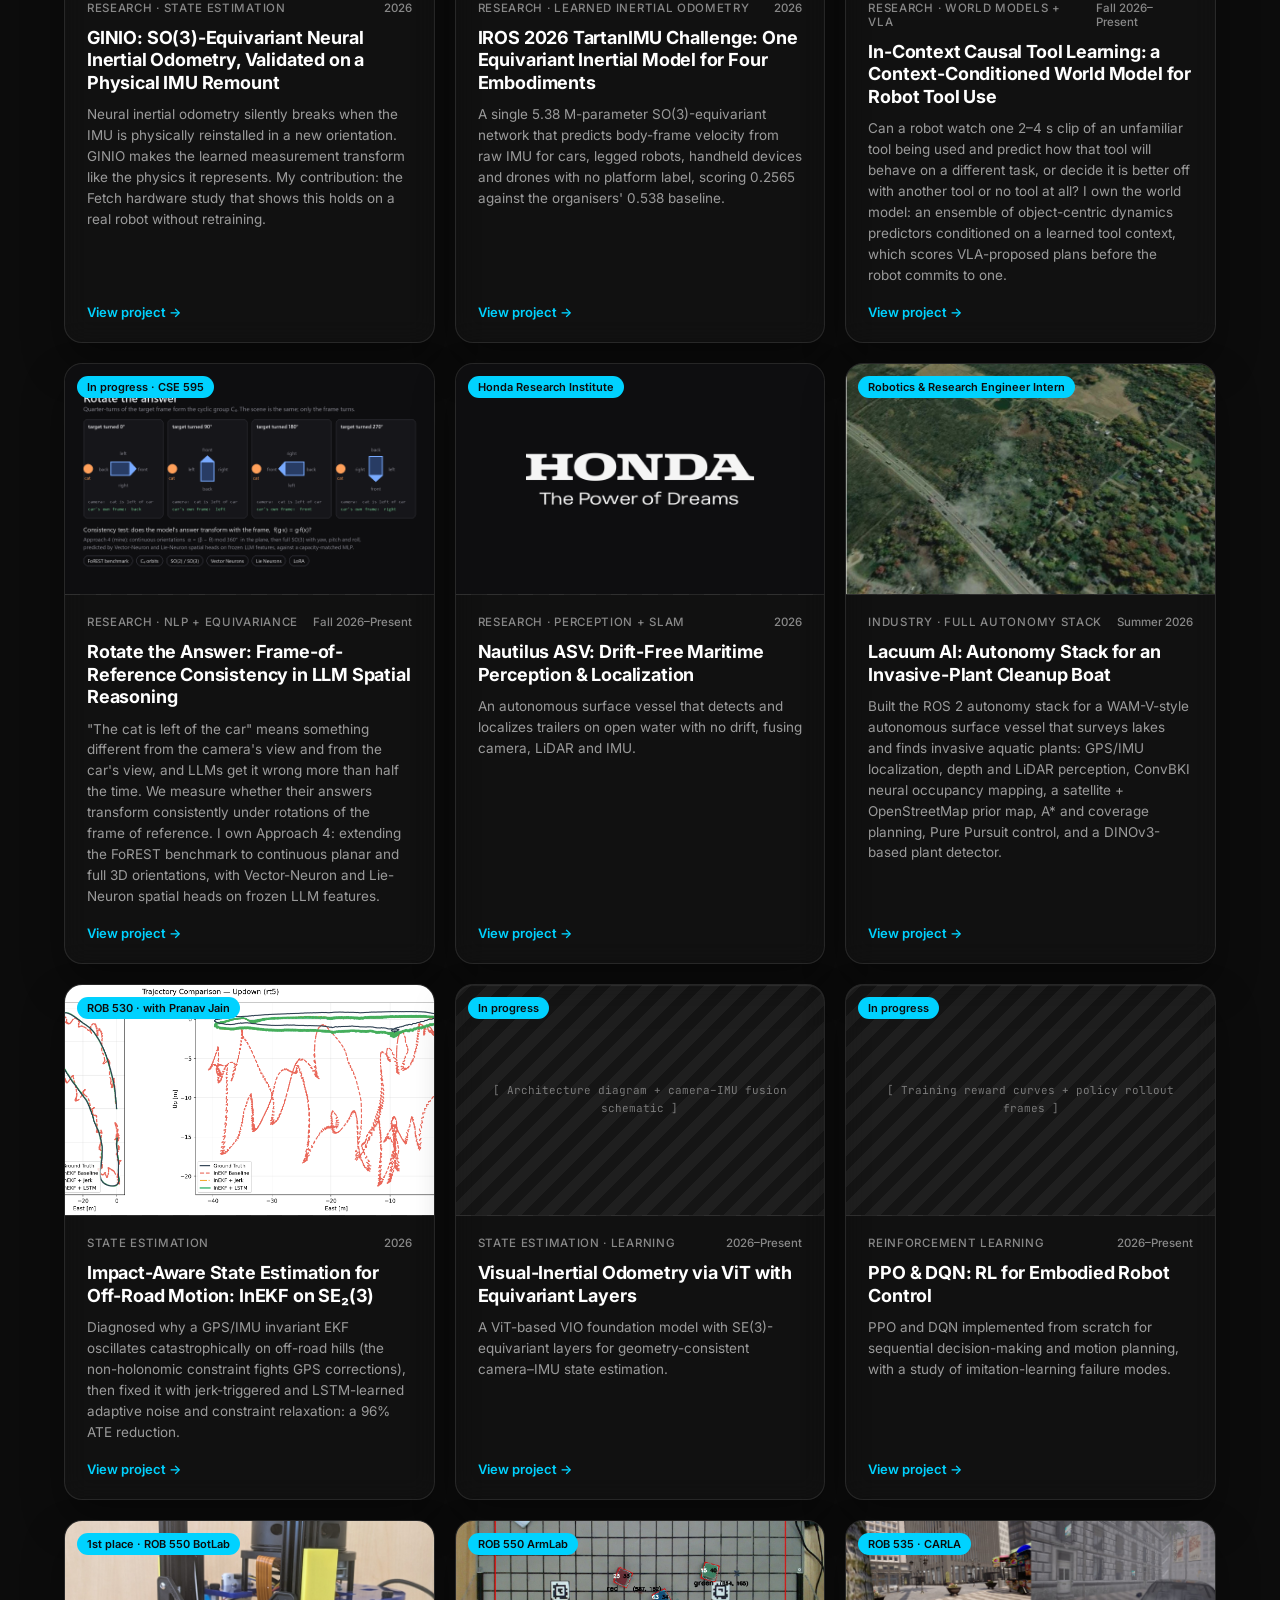
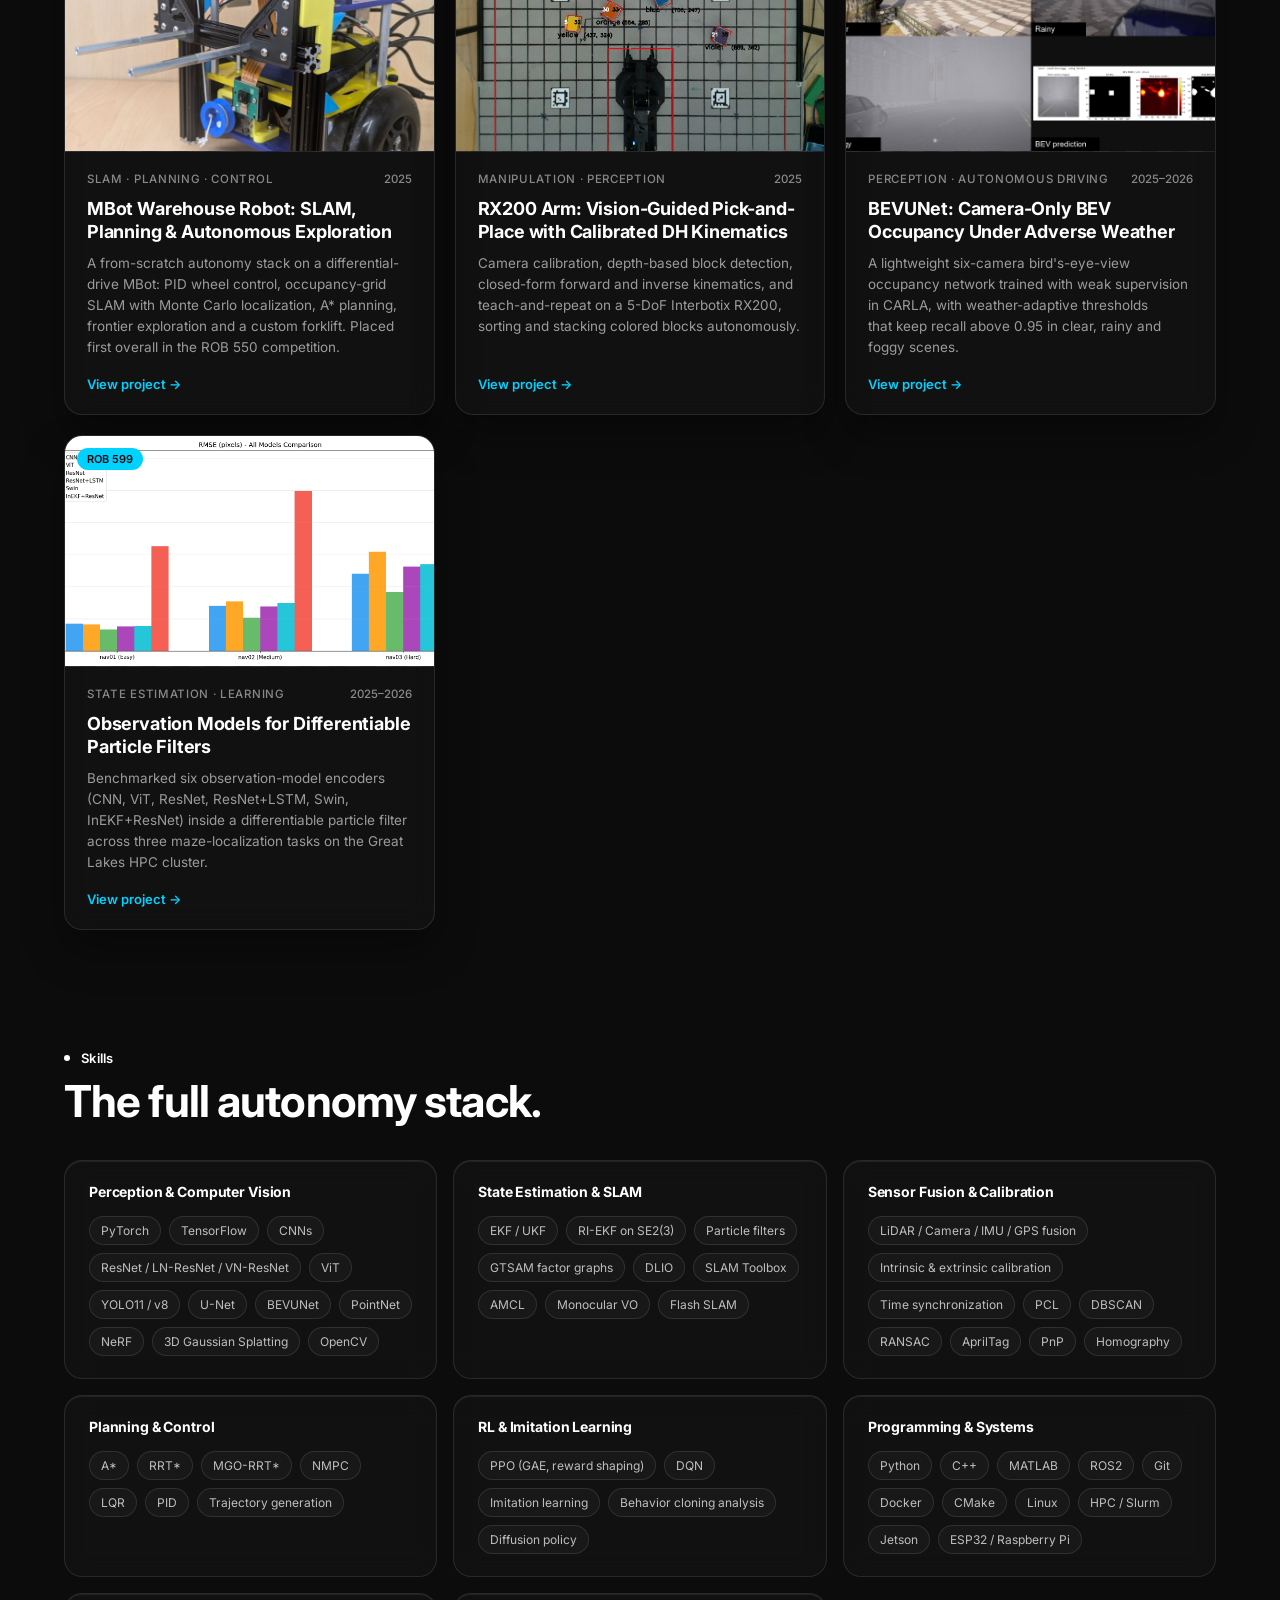
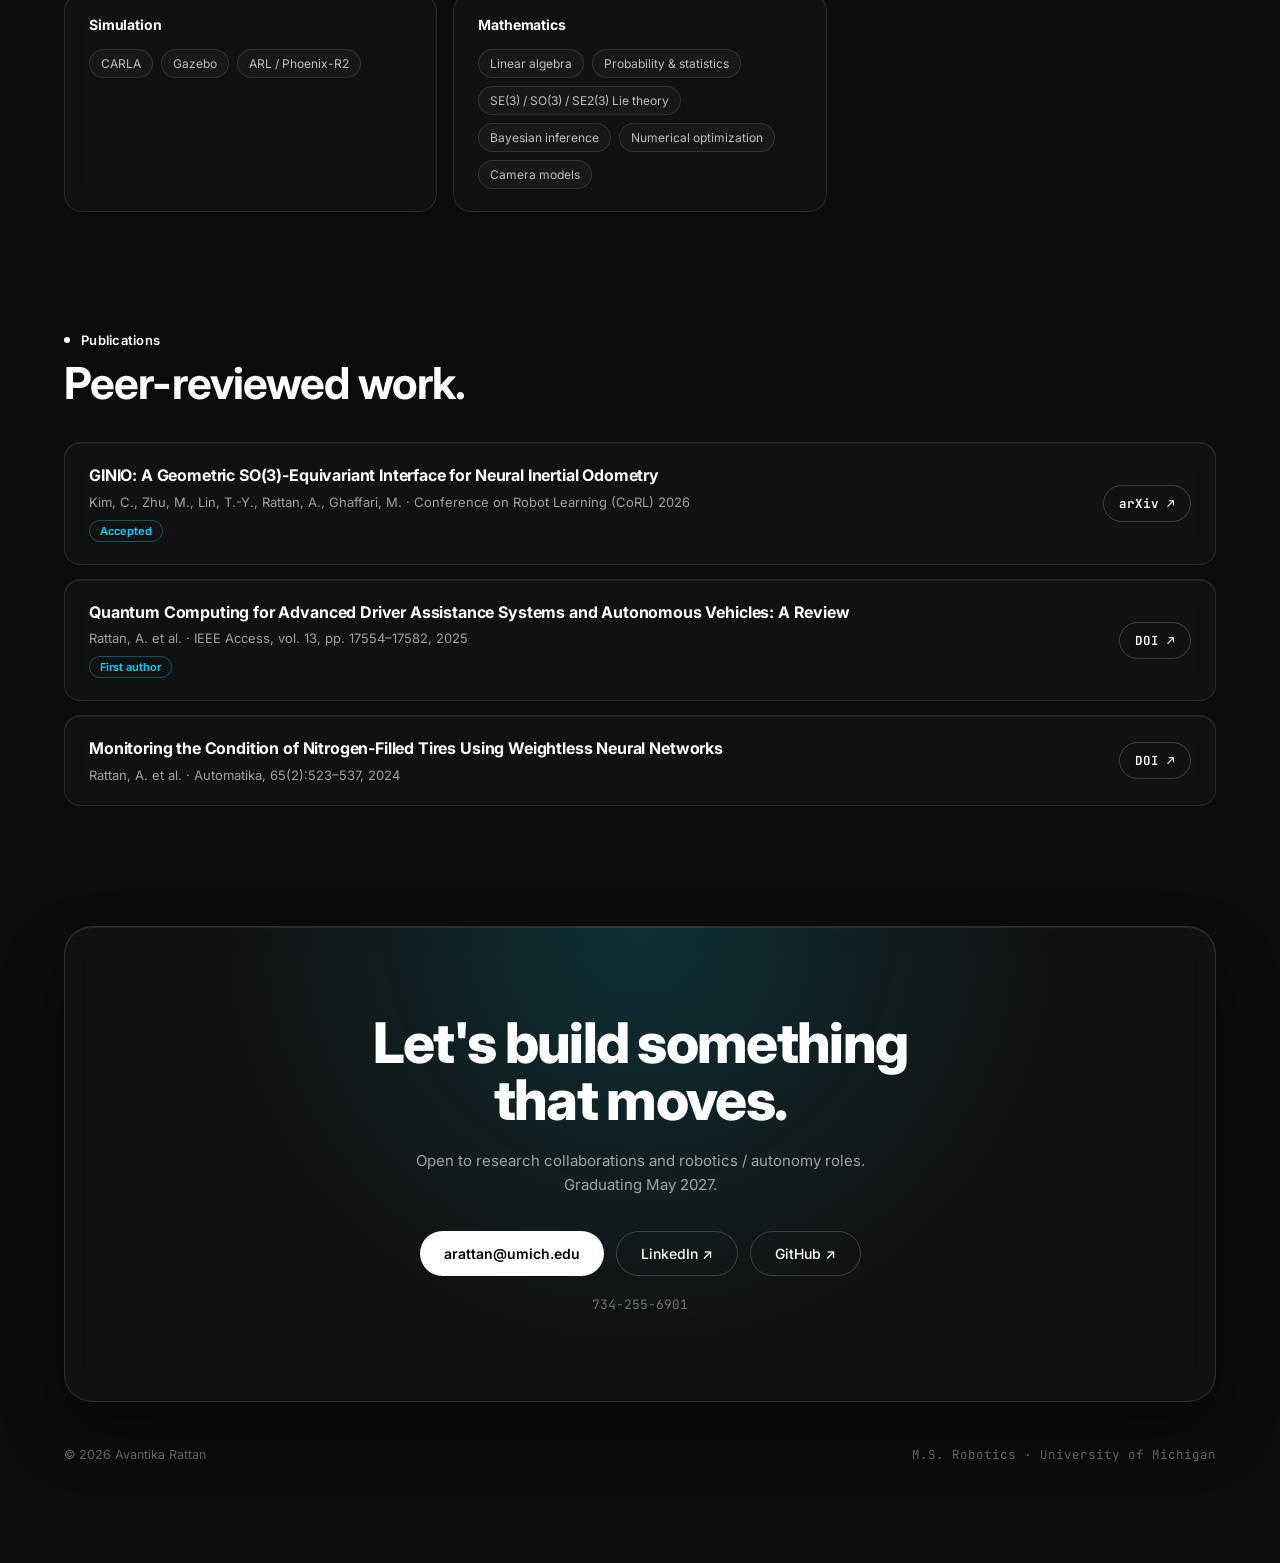
==== commit a079e111: "Add CSE 595 frame-of-reference consistency project card Co-Authored-By: Claude Fable 5.1 <noreply@an" ====
--- a/index.html
+++ b/index.html
@@ -8,7 +8,7 @@
 <link rel="preconnect" href="https://fonts.googleapis.com">
 <link rel="preconnect" href="https://fonts.gstatic.com" crossorigin>
 <link href="https://fonts.googleapis.com/css2?family=Inter:wght@400;500;600;700;800;900&family=JetBrains+Mono:wght@400;500&display=swap" rel="stylesheet">
-<link rel="stylesheet" href="css/style.css?v=202611082000">
+<link rel="stylesheet" href="css/style.css?v=202611082040">
 </head>
 <body>
   <div class="page">
@@ -25,8 +25,8 @@
     </div>
   </div>
 
-  <script src="js/data.js?v=202611082000"></script>
-  <script src="js/render.js?v=202611082000"></script>
-  <script src="js/index.js?v=202611082000"></script>
+  <script src="js/data.js?v=202611082040"></script>
+  <script src="js/render.js?v=202611082040"></script>
+  <script src="js/index.js?v=202611082040"></script>
 </body>
 </html>
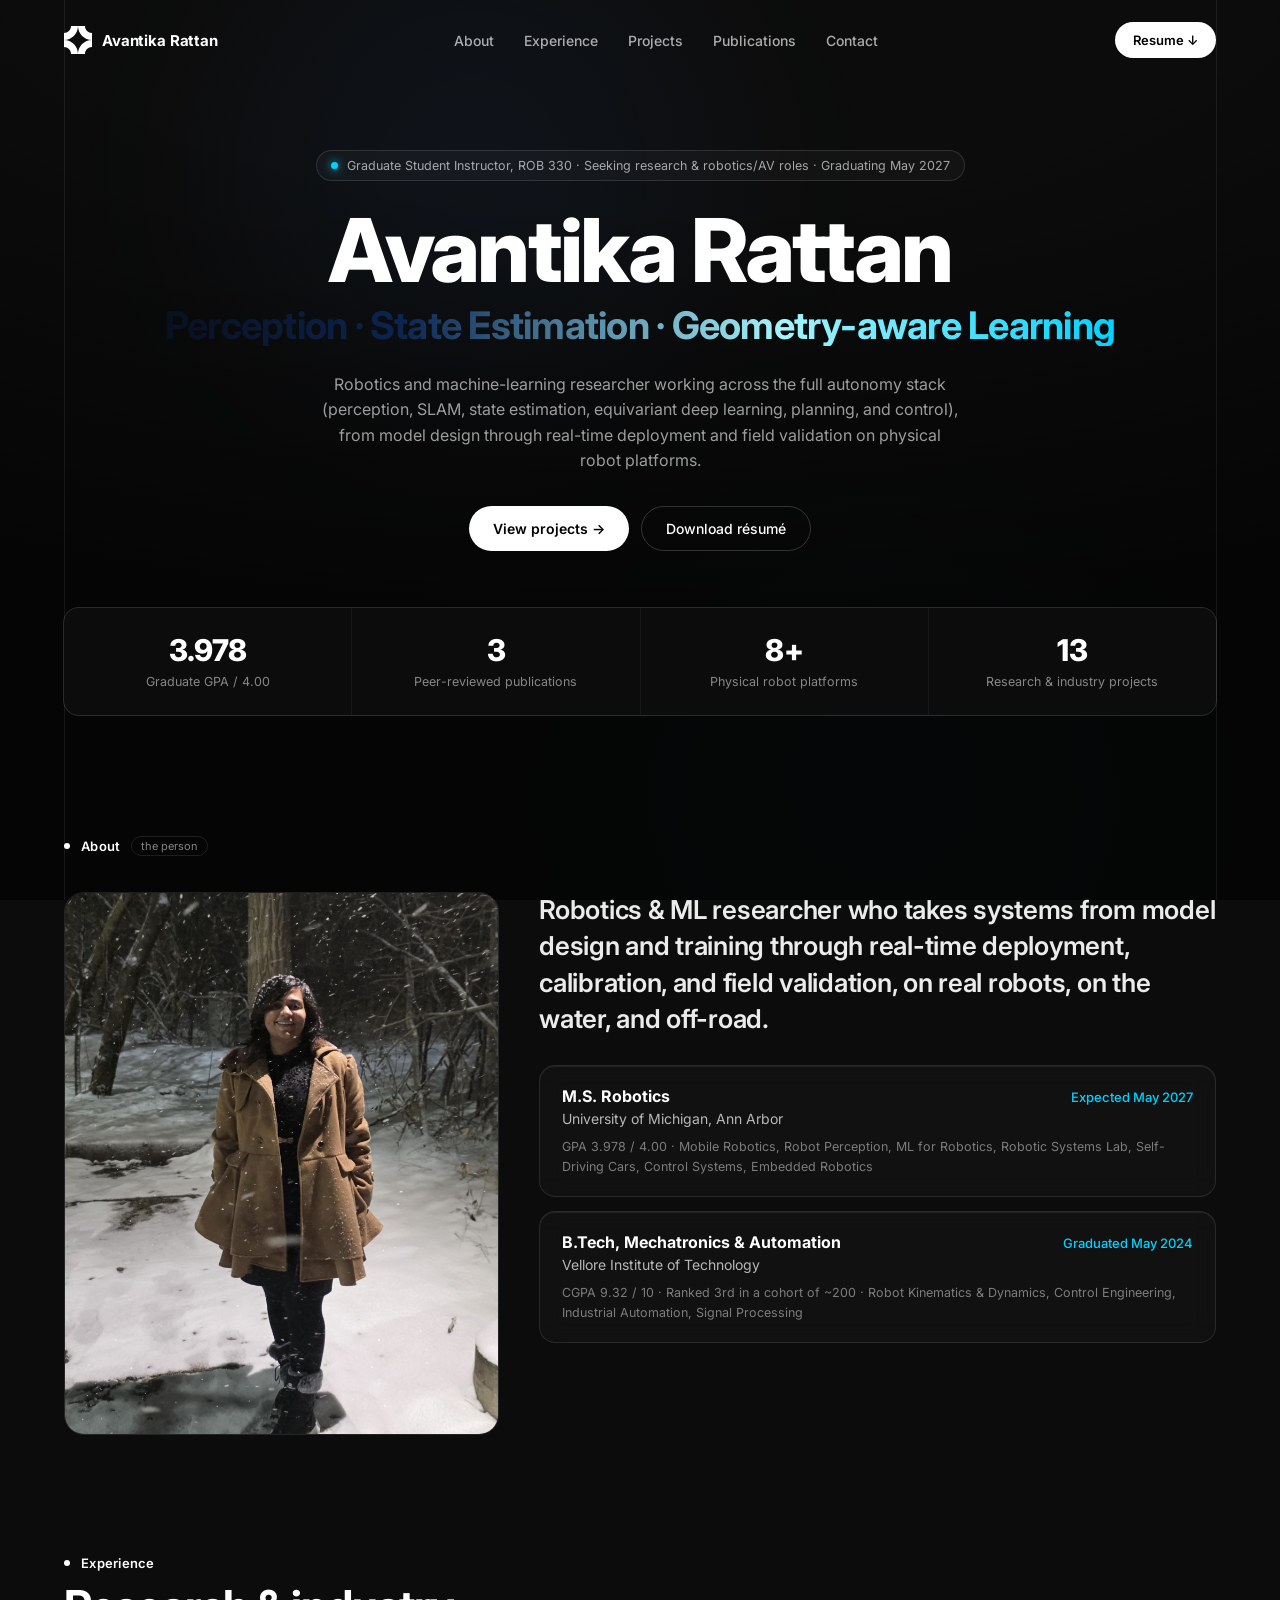
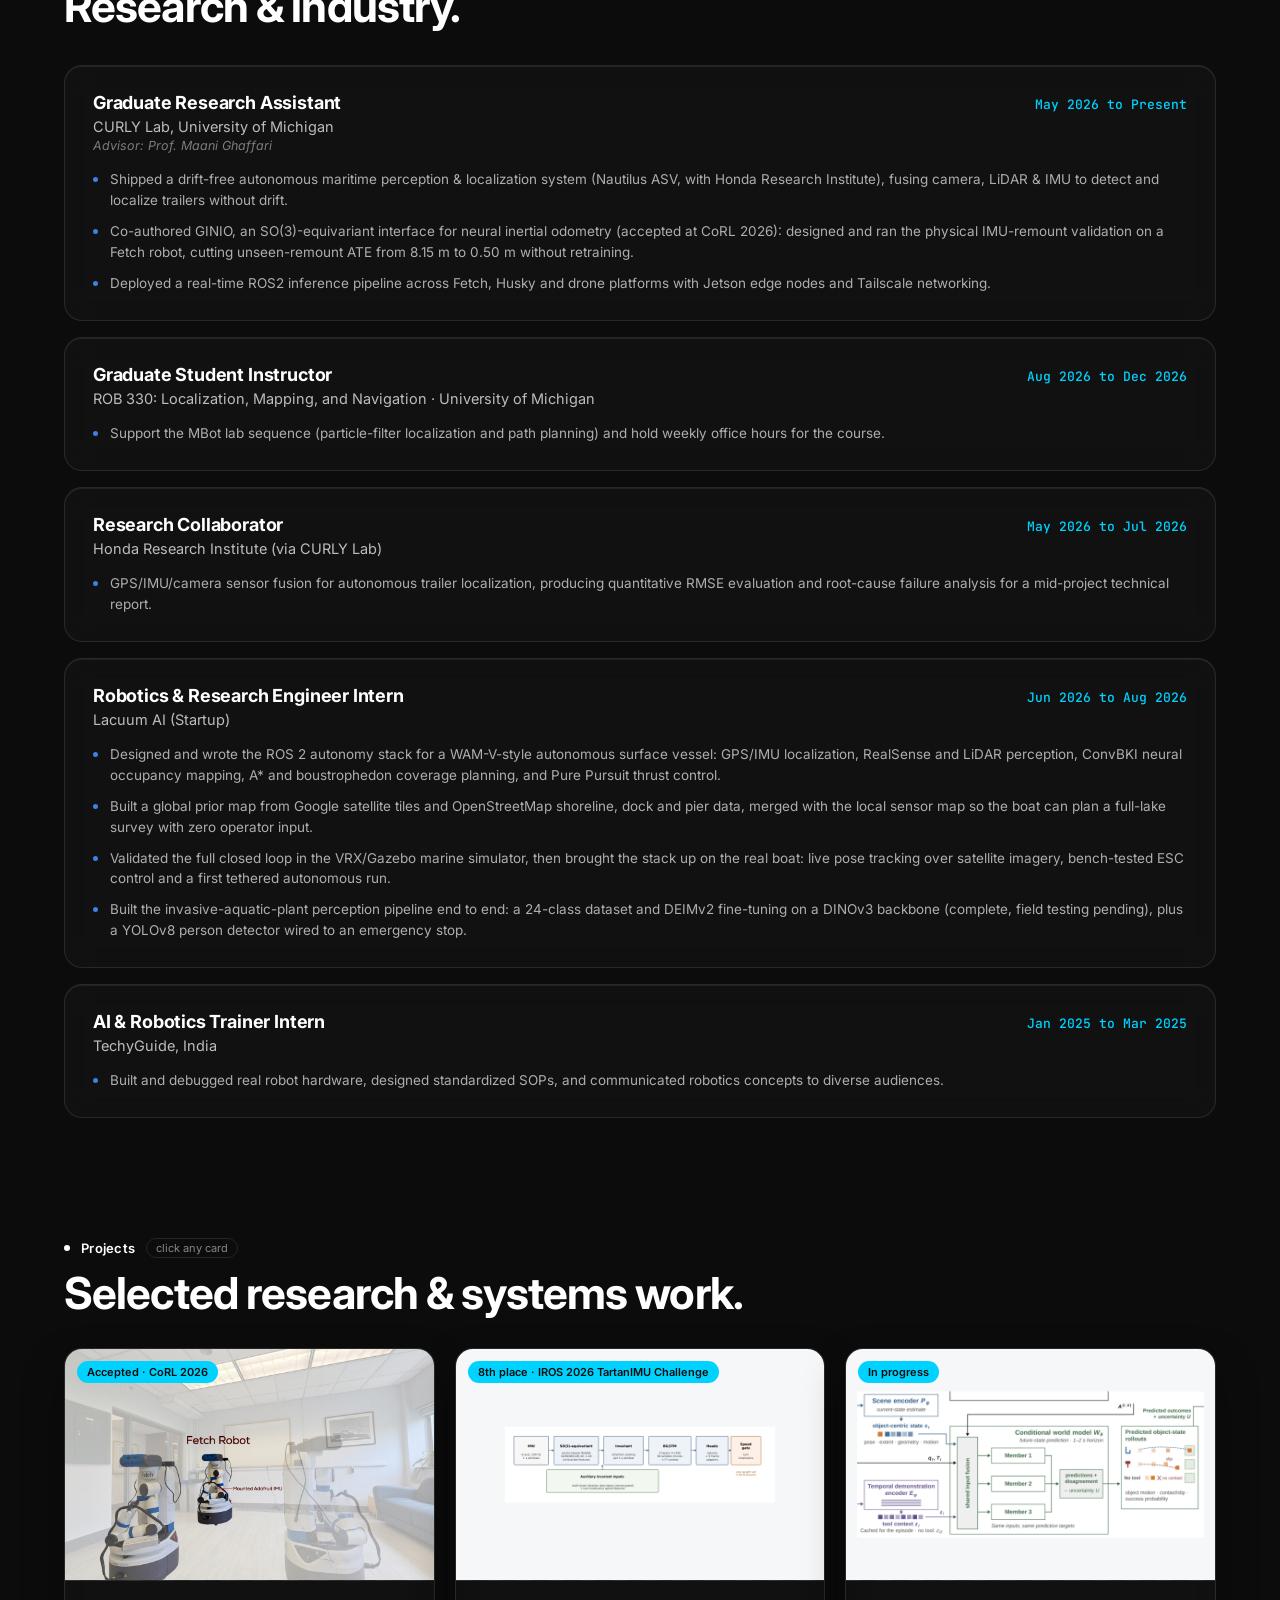
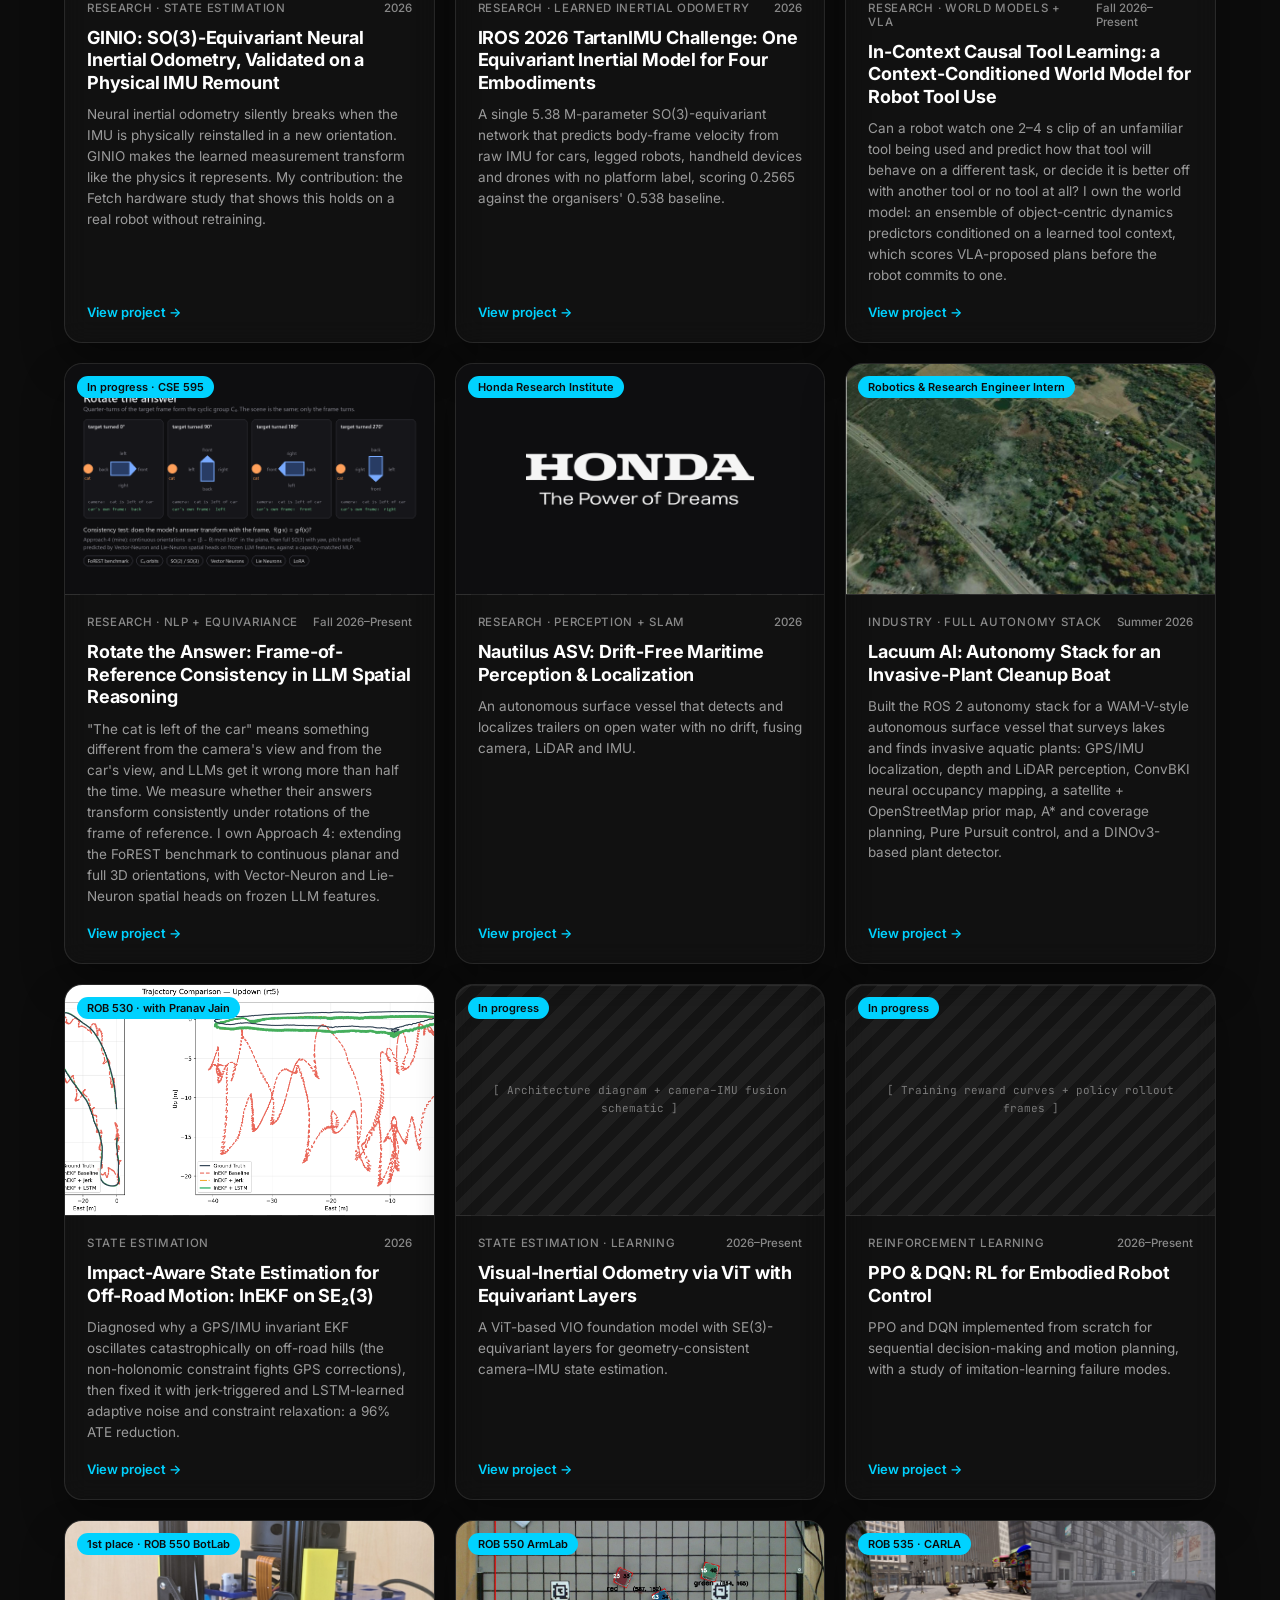
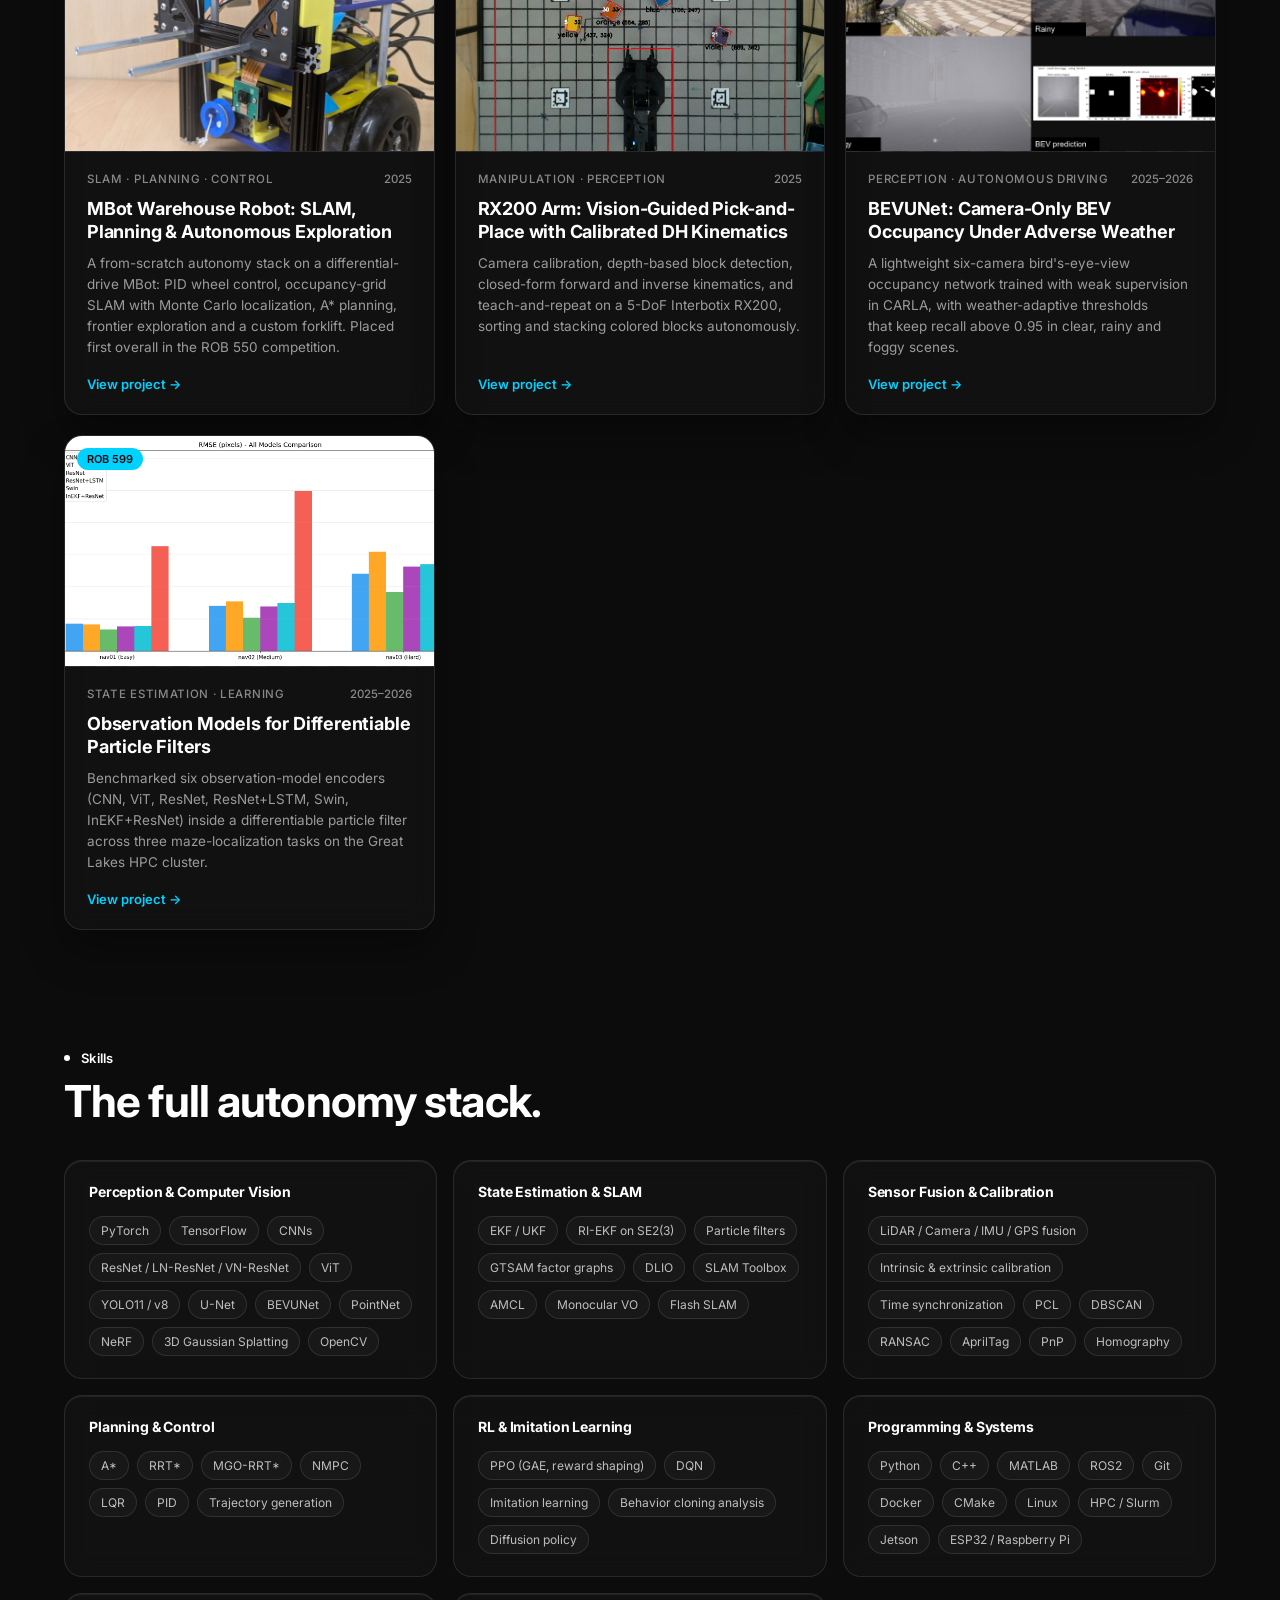
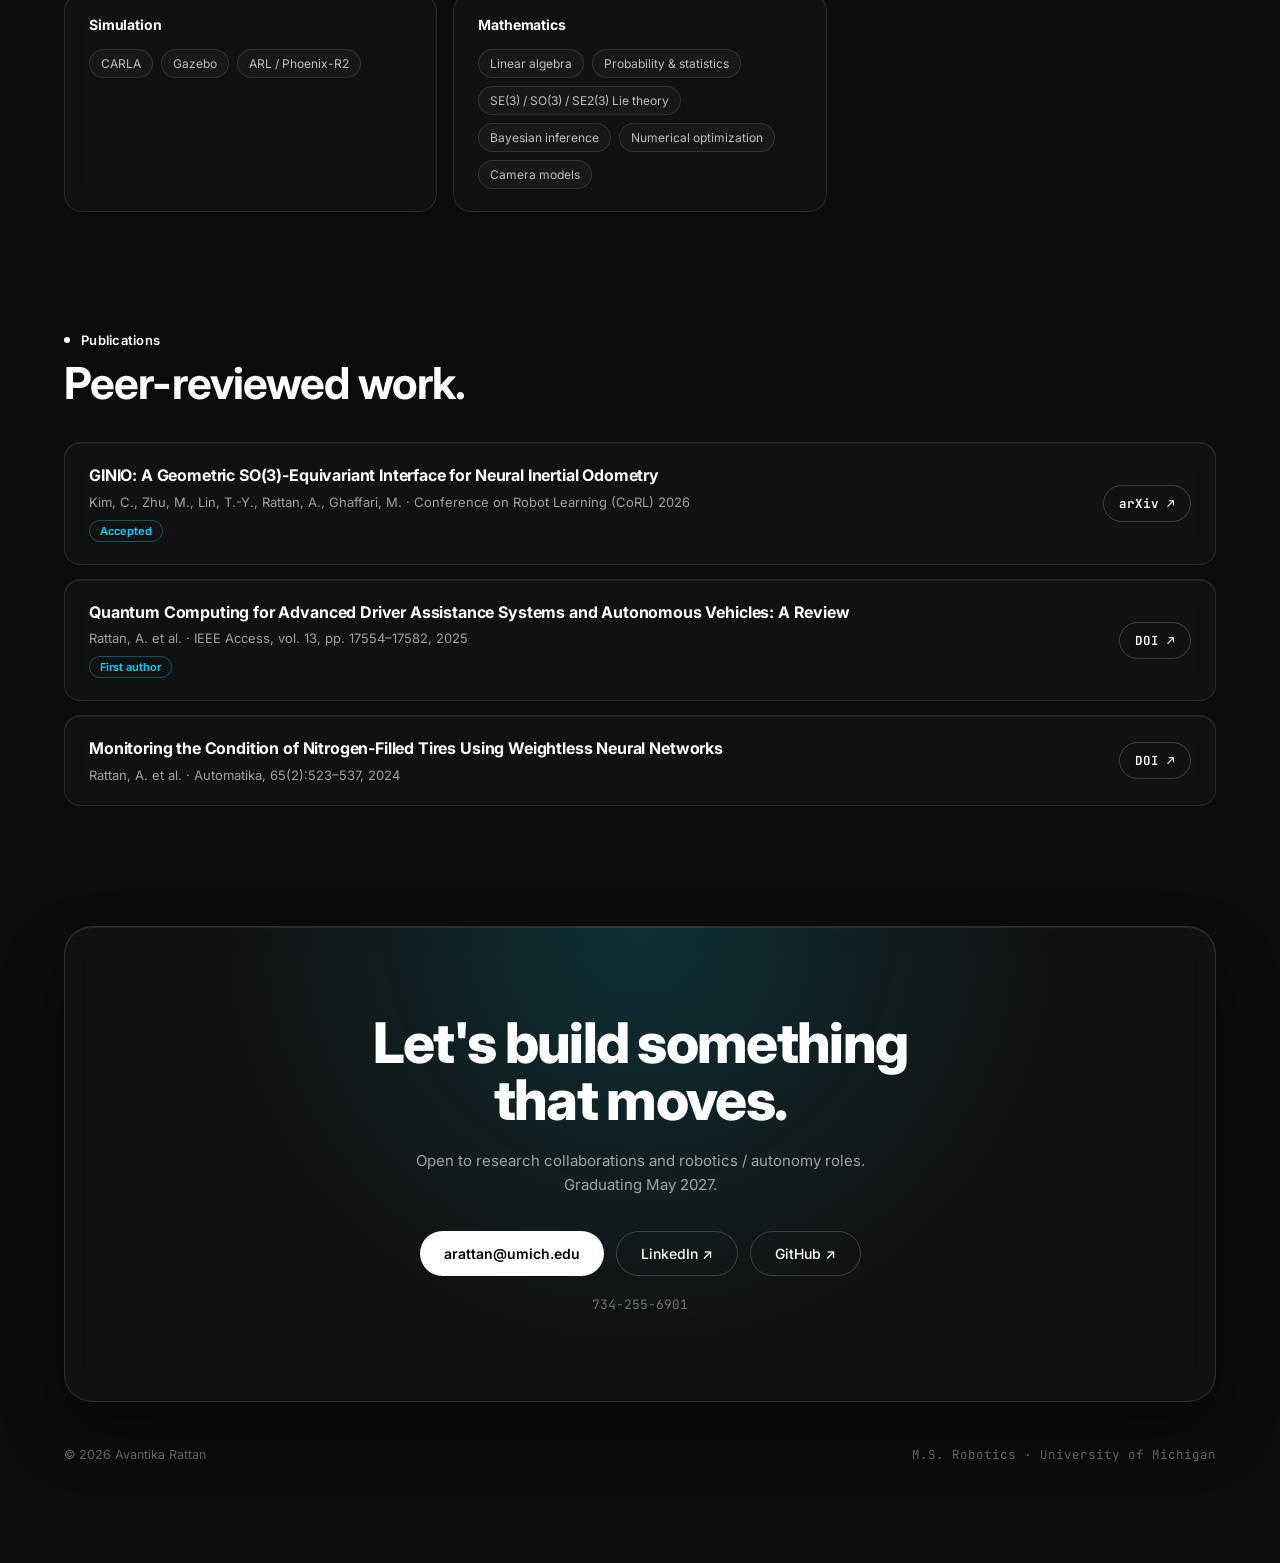
==== commit 89d746ff: "Use month range for GSI role dates Co-Authored-By: Claude Fable 5.1 <noreply@anthropic.com>" ====
--- a/index.html
+++ b/index.html
@@ -8,7 +8,7 @@
 <link rel="preconnect" href="https://fonts.googleapis.com">
 <link rel="preconnect" href="https://fonts.gstatic.com" crossorigin>
 <link href="https://fonts.googleapis.com/css2?family=Inter:wght@400;500;600;700;800;900&family=JetBrains+Mono:wght@400;500&display=swap" rel="stylesheet">
-<link rel="stylesheet" href="css/style.css?v=202611082040">
+<link rel="stylesheet" href="css/style.css?v=202611082110">
 </head>
 <body>
   <div class="page">
@@ -25,8 +25,8 @@
     </div>
   </div>
 
-  <script src="js/data.js?v=202611082040"></script>
-  <script src="js/render.js?v=202611082040"></script>
-  <script src="js/index.js?v=202611082040"></script>
+  <script src="js/data.js?v=202611082110"></script>
+  <script src="js/render.js?v=202611082110"></script>
+  <script src="js/index.js?v=202611082110"></script>
 </body>
 </html>
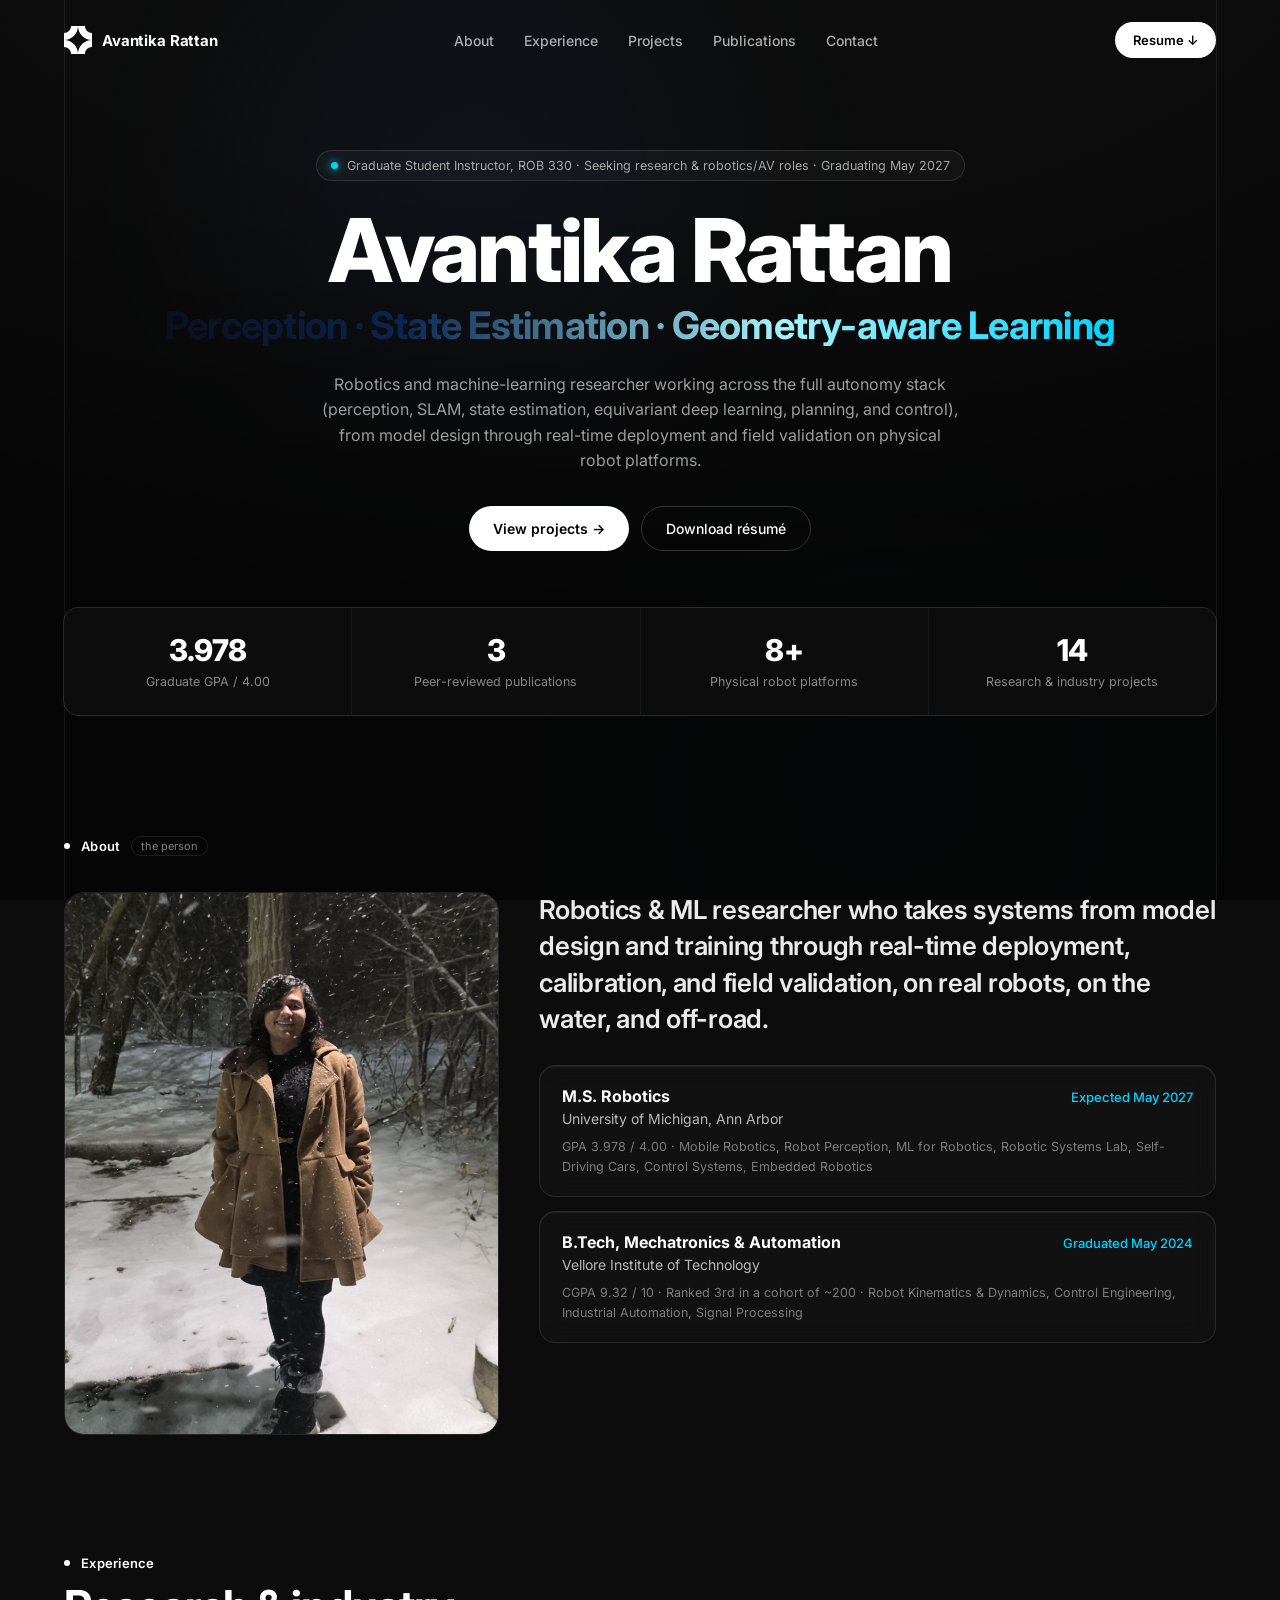
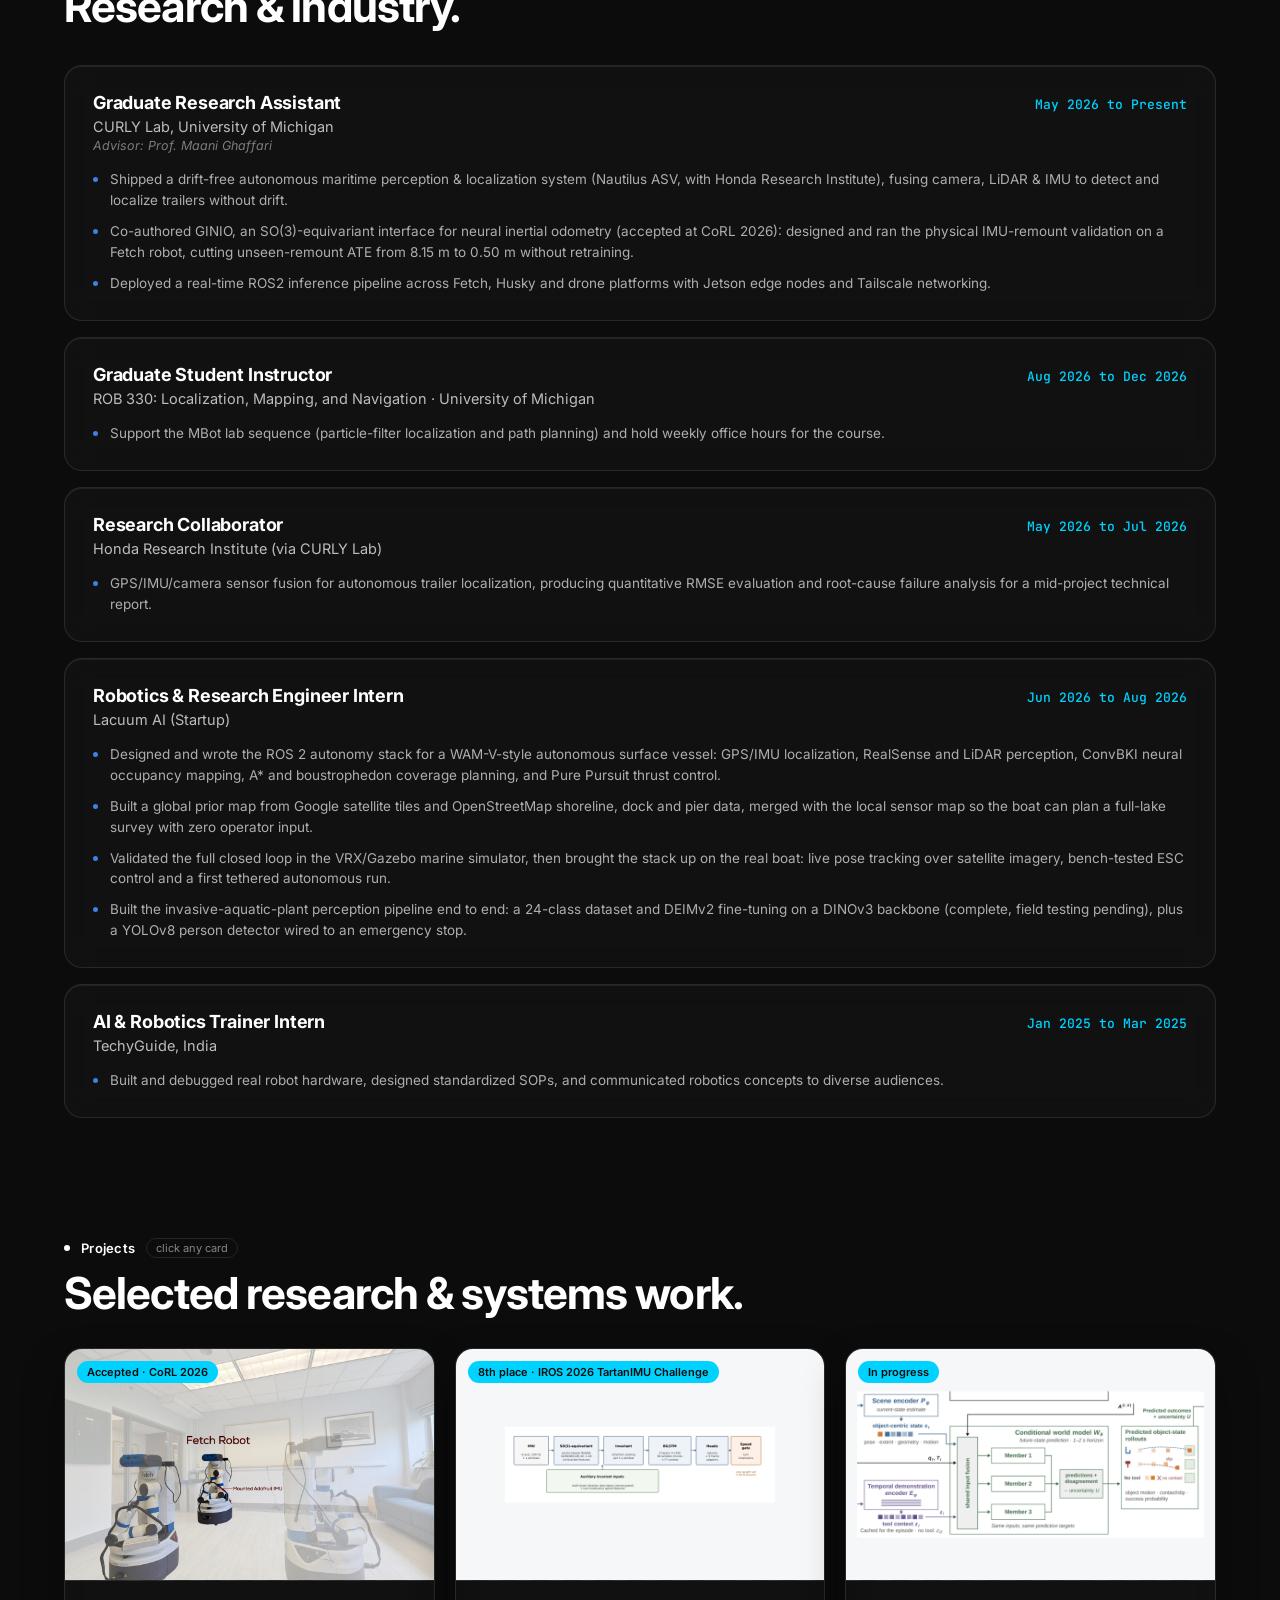
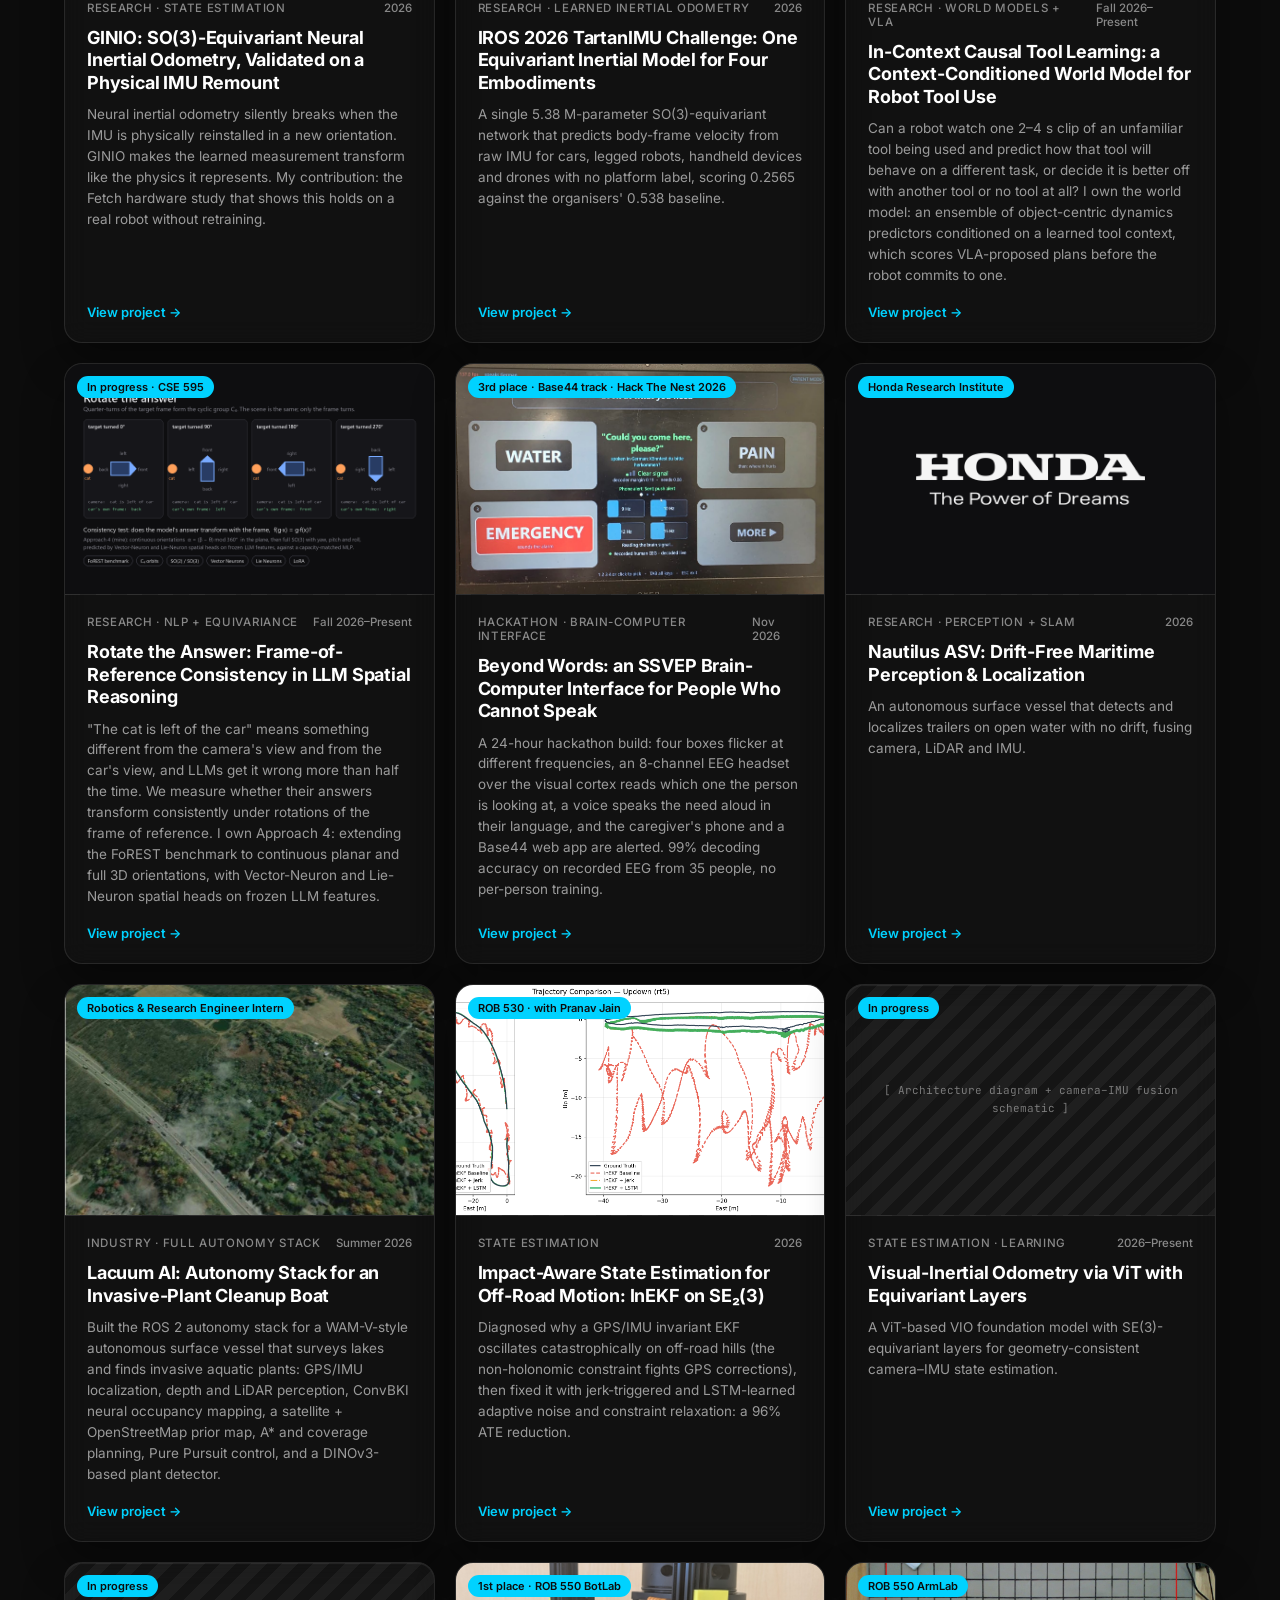
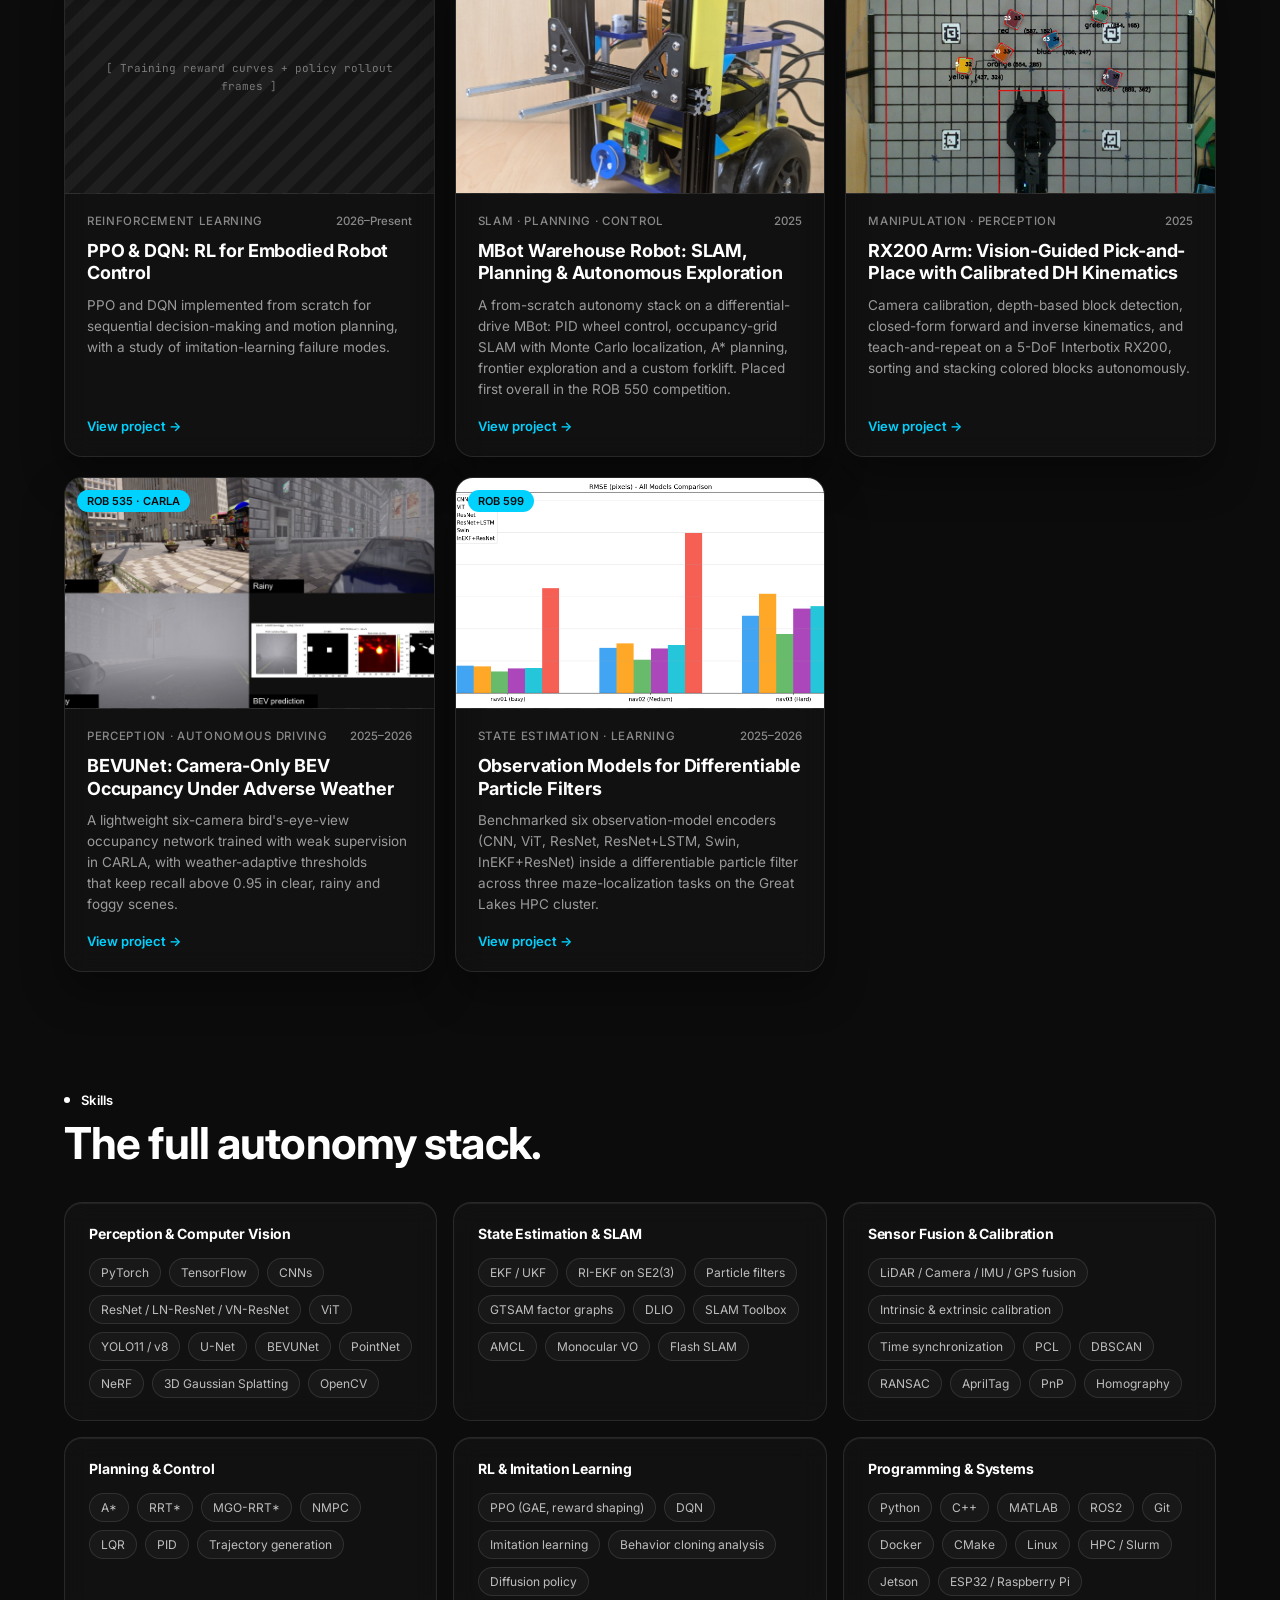
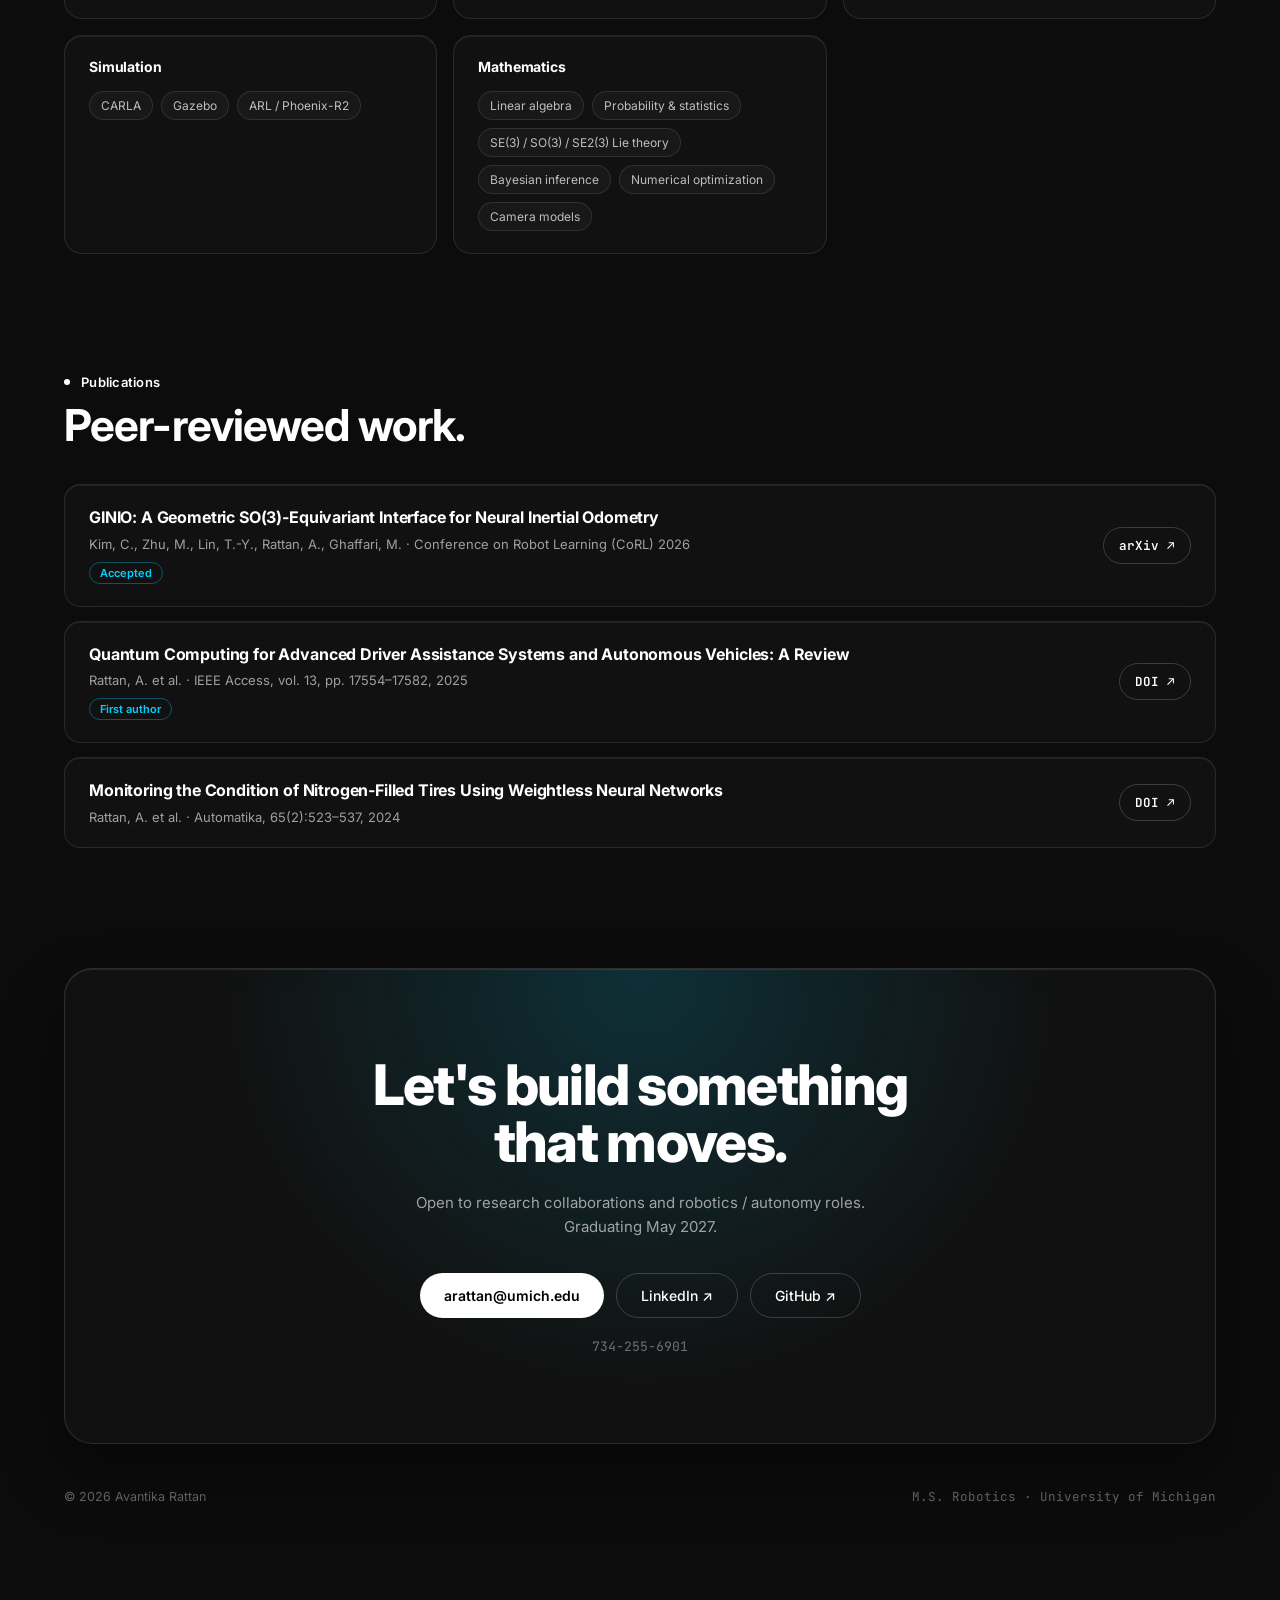
==== commit 0fb4965b: "Add Beyond Words SSVEP BCI hackathon project card Co-Authored-By: Claude Fable 5.1 <noreply@anthropi" ====
--- a/index.html
+++ b/index.html
@@ -8,7 +8,7 @@
 <link rel="preconnect" href="https://fonts.googleapis.com">
 <link rel="preconnect" href="https://fonts.gstatic.com" crossorigin>
 <link href="https://fonts.googleapis.com/css2?family=Inter:wght@400;500;600;700;800;900&family=JetBrains+Mono:wght@400;500&display=swap" rel="stylesheet">
-<link rel="stylesheet" href="css/style.css?v=202611082110">
+<link rel="stylesheet" href="css/style.css?v=202611242000">
 </head>
 <body>
   <div class="page">
@@ -25,8 +25,8 @@
     </div>
   </div>
 
-  <script src="js/data.js?v=202611082110"></script>
-  <script src="js/render.js?v=202611082110"></script>
-  <script src="js/index.js?v=202611082110"></script>
+  <script src="js/data.js?v=202611242000"></script>
+  <script src="js/render.js?v=202611242000"></script>
+  <script src="js/index.js?v=202611242000"></script>
 </body>
 </html>
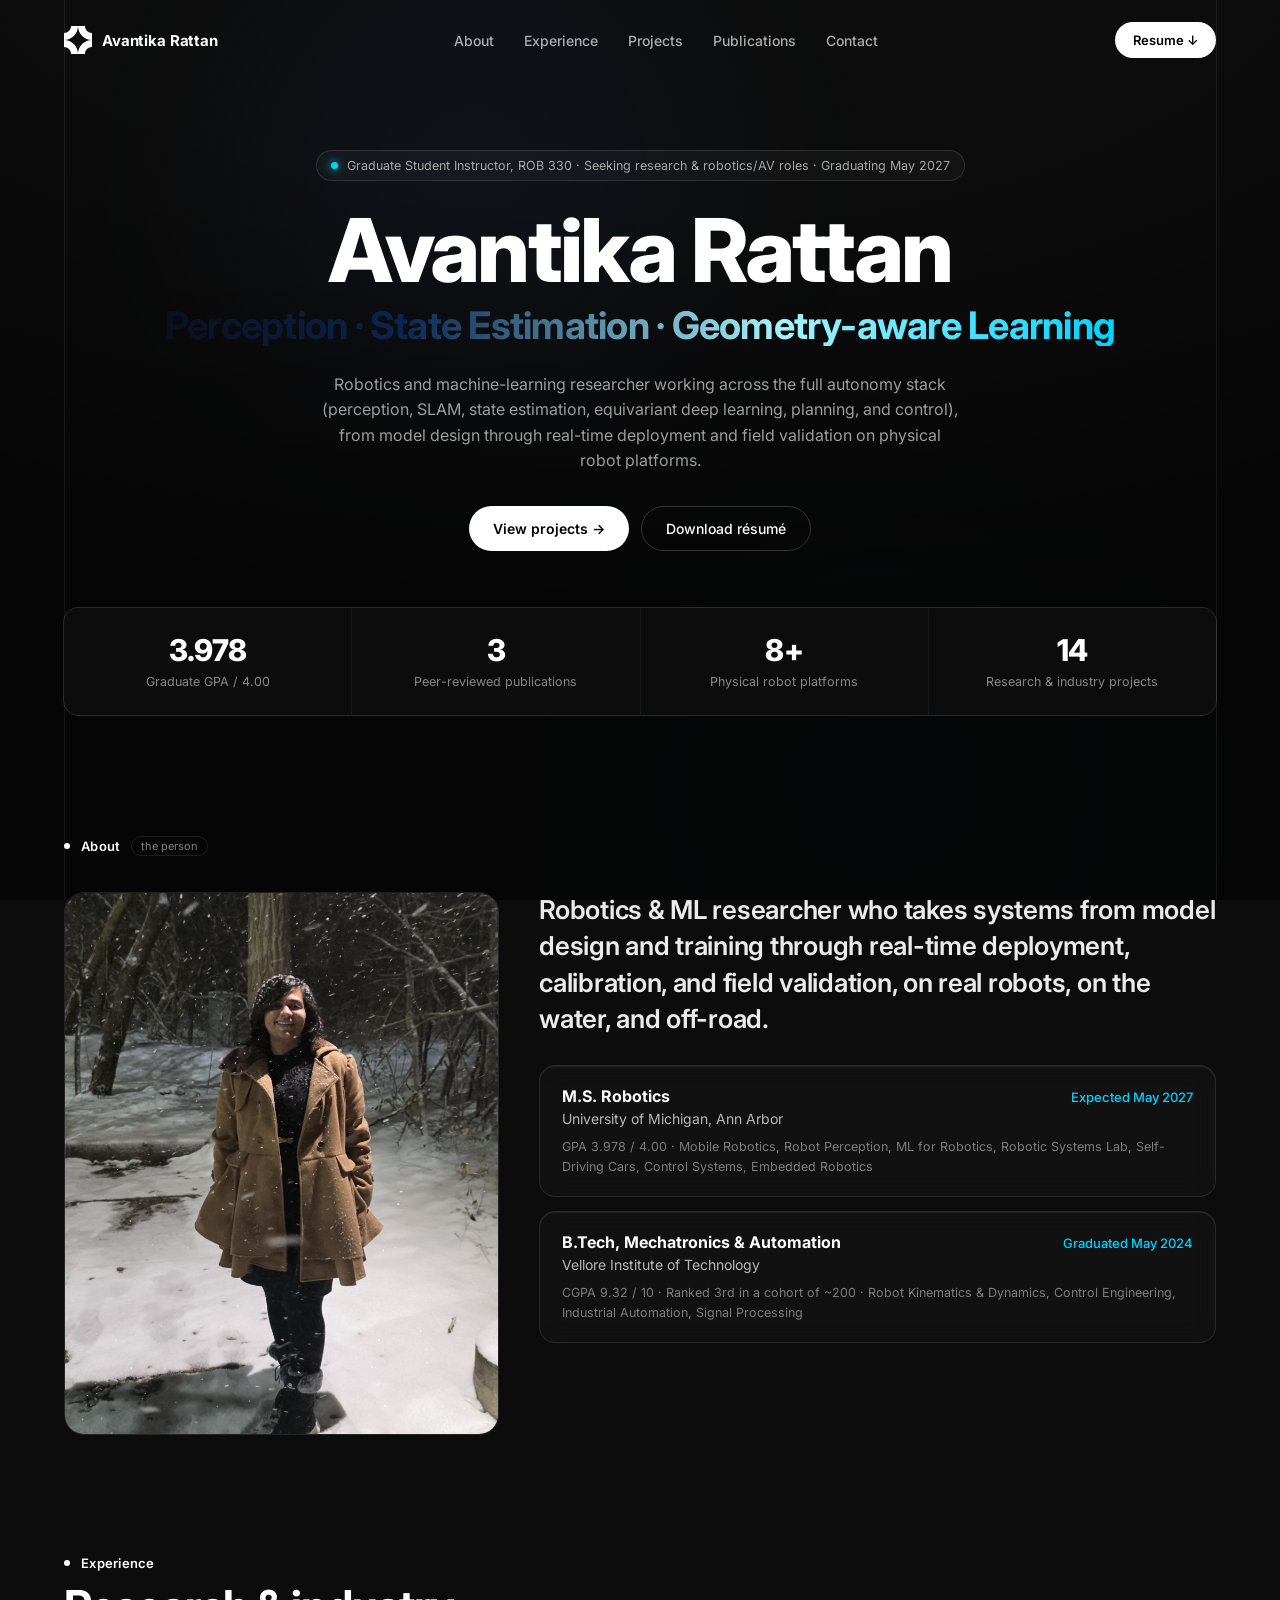
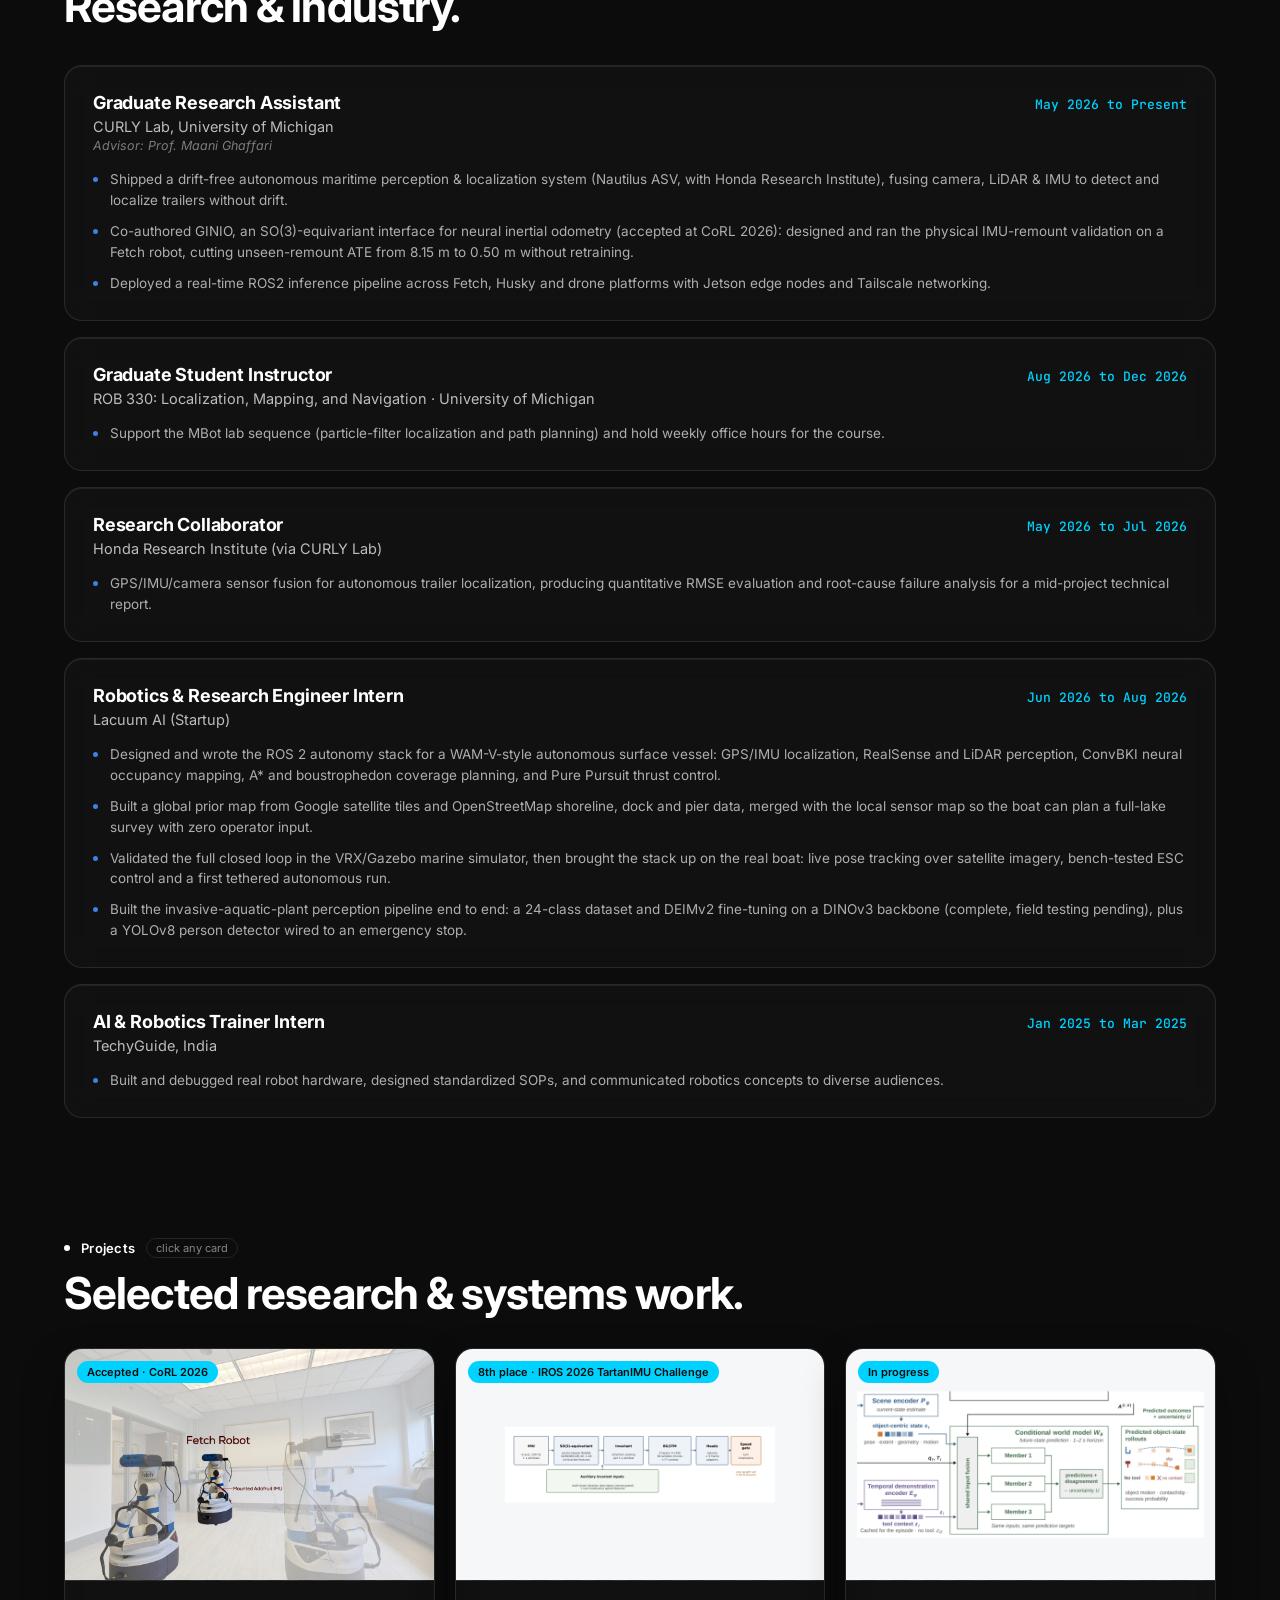
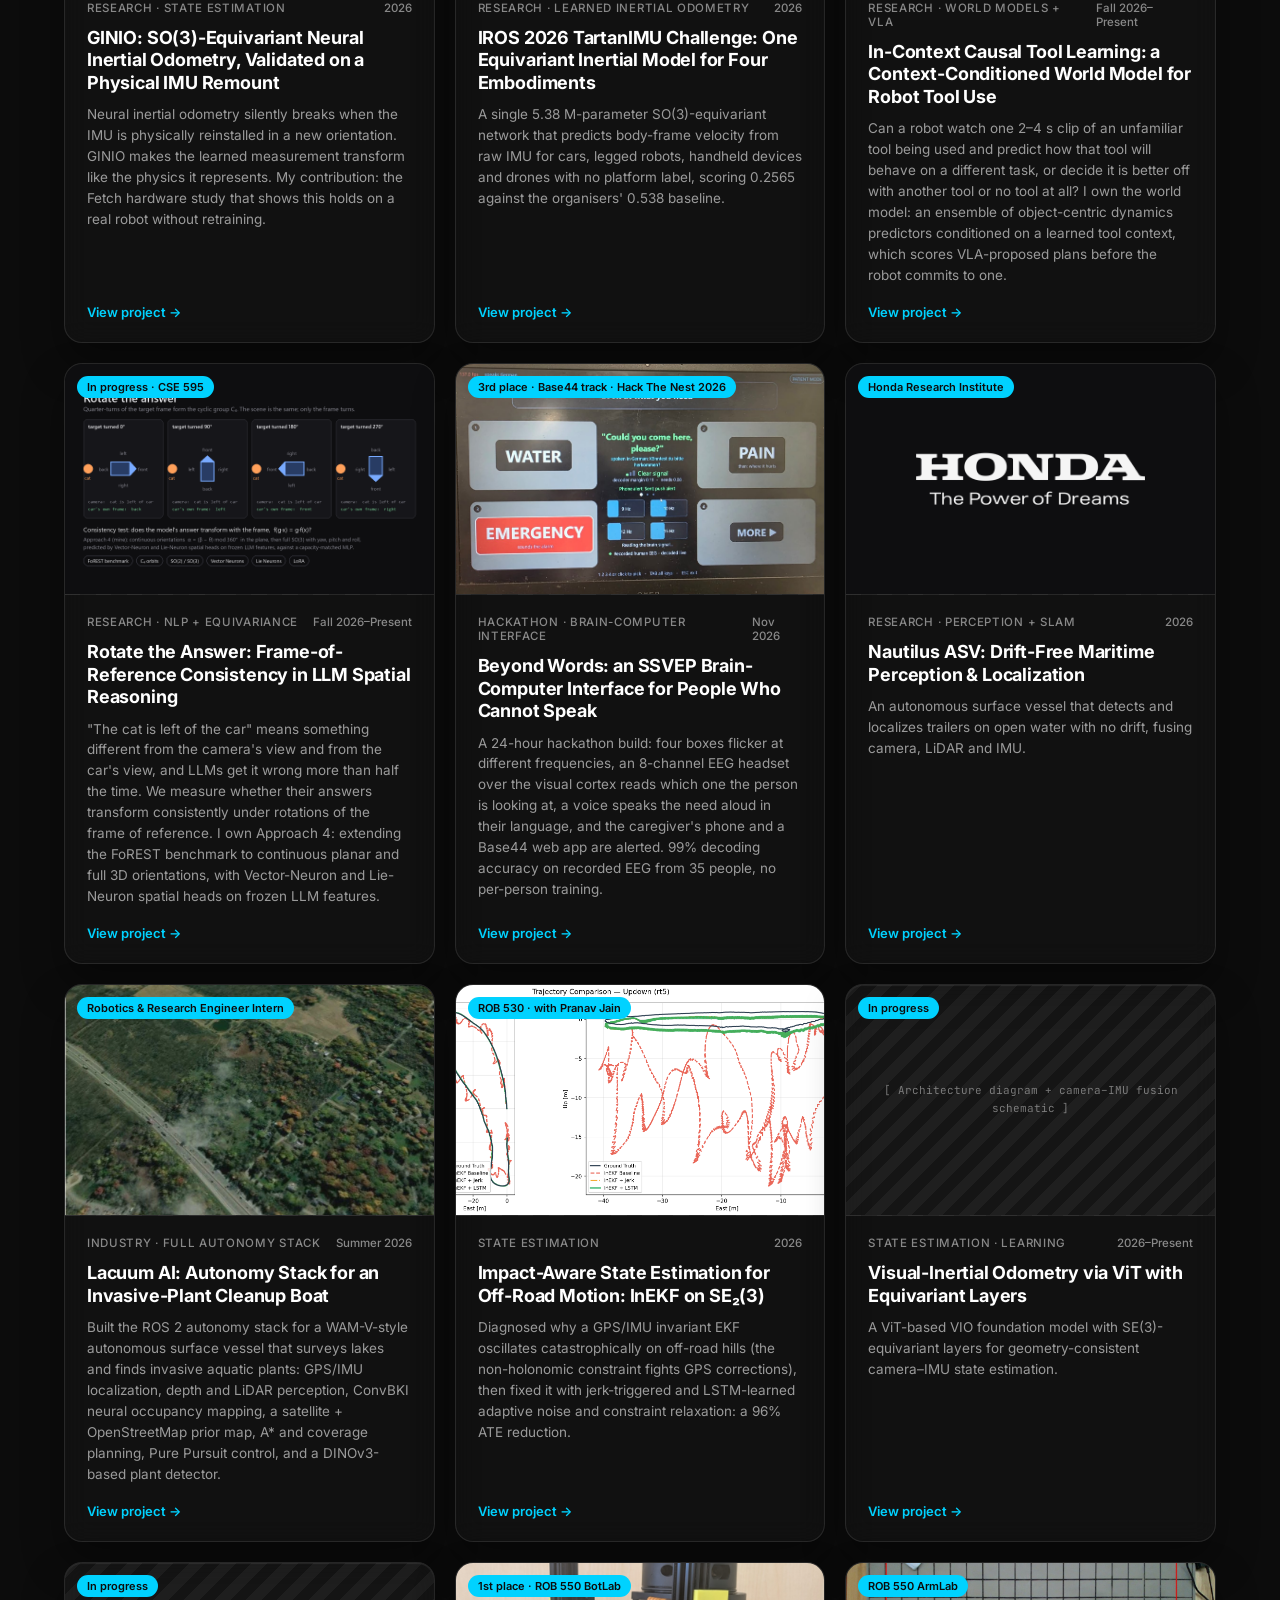
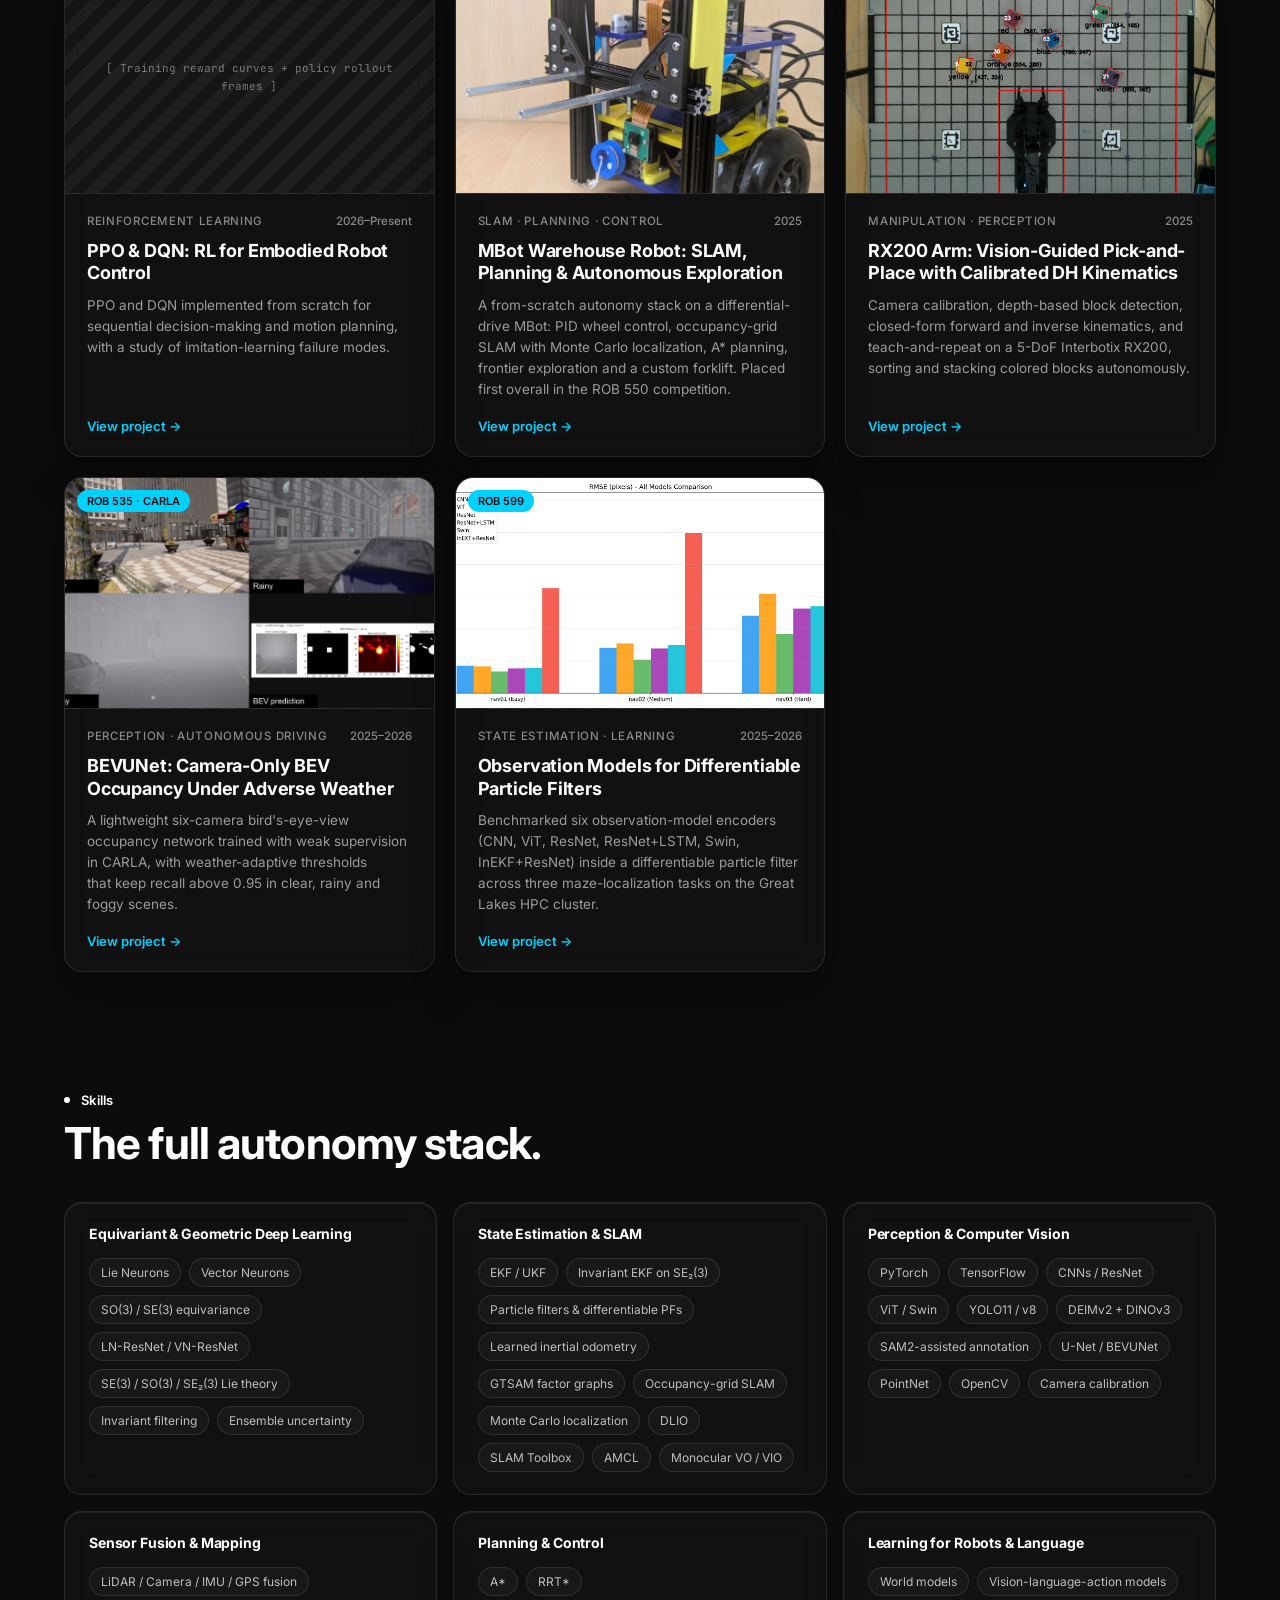
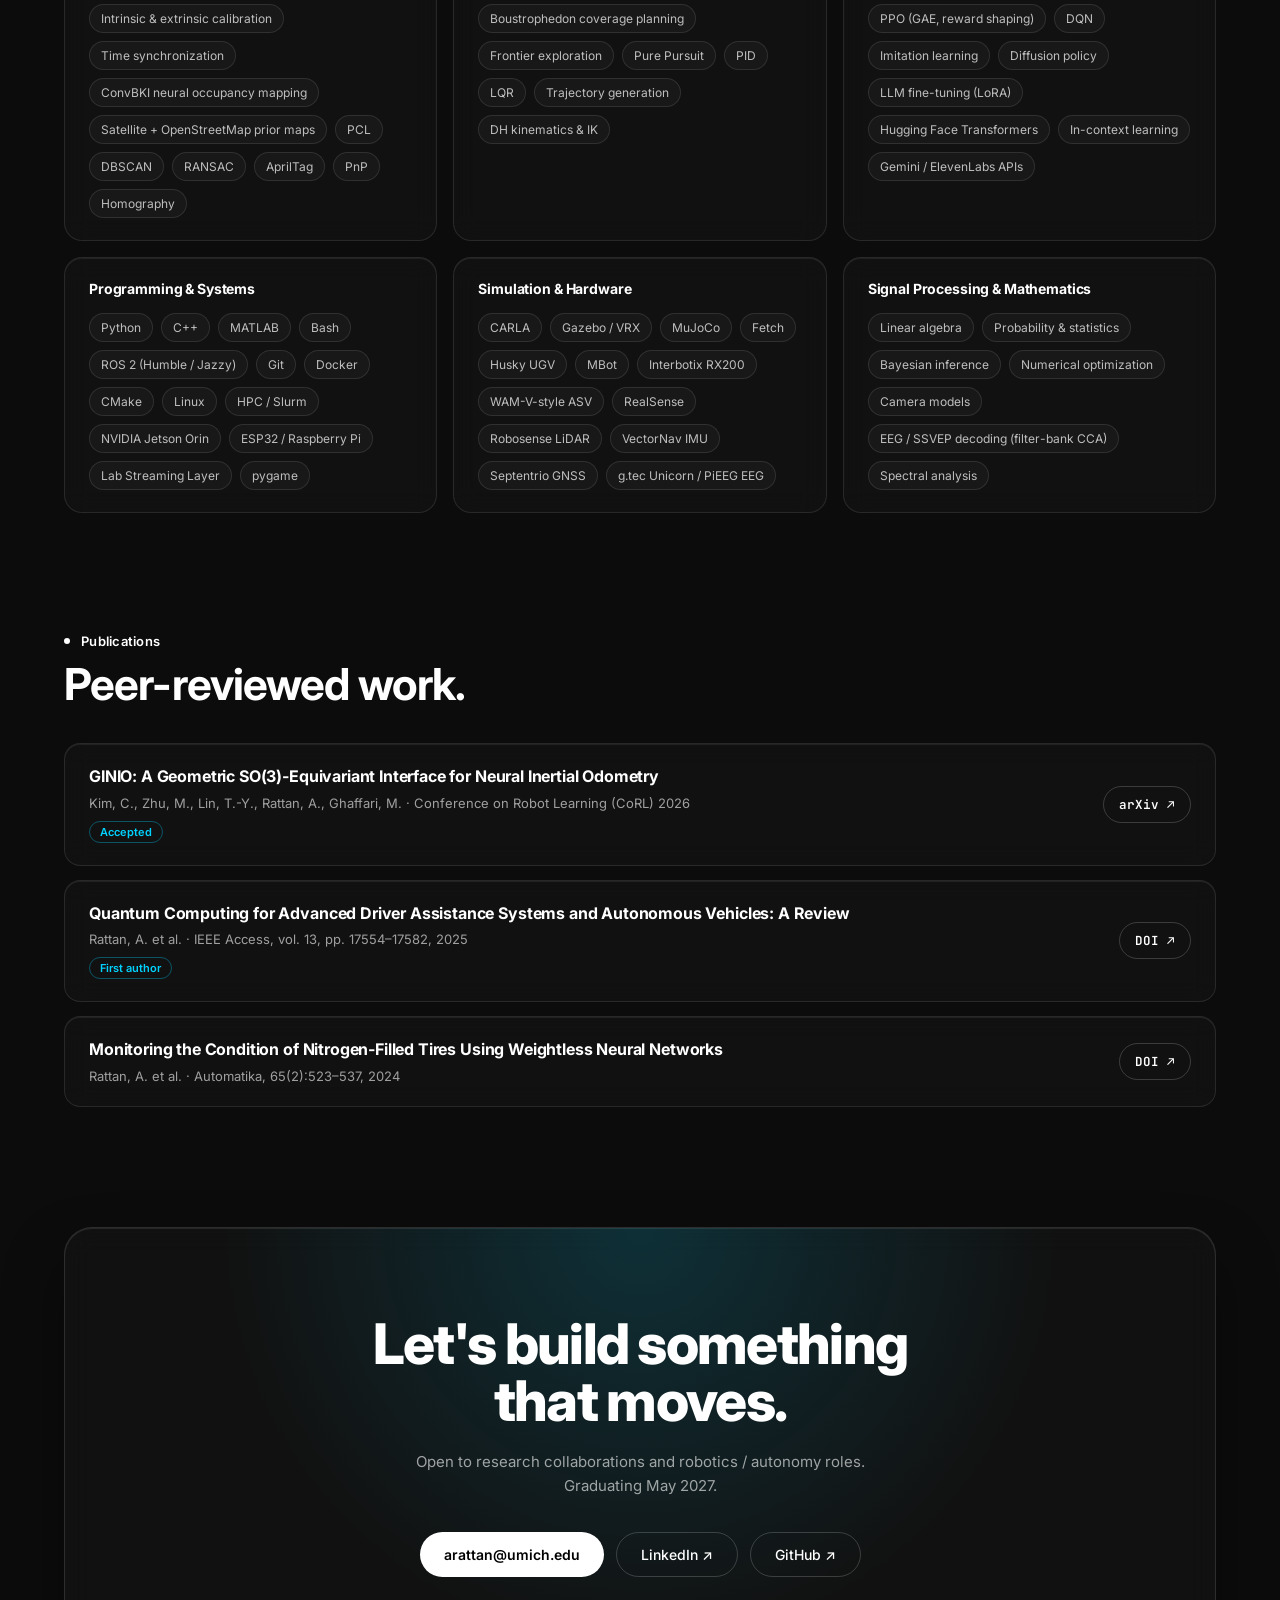
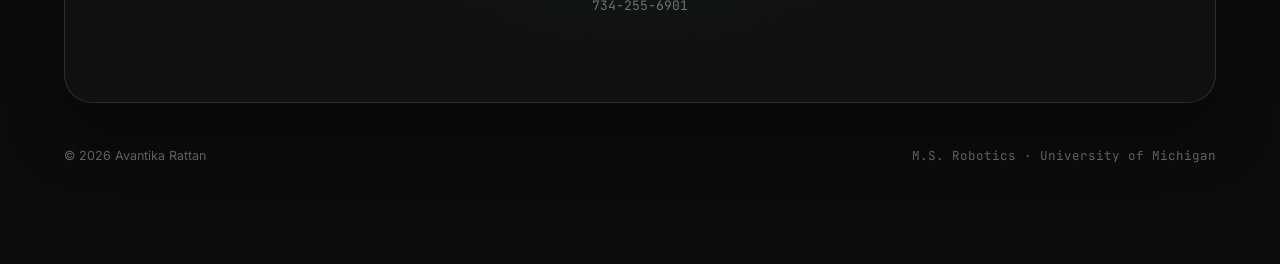
==== commit 43175abd: "Rebuild skills section from current projects Co-Authored-By: Claude Fable 5.1 <noreply@anthropic.com" ====
--- a/index.html
+++ b/index.html
@@ -8,7 +8,7 @@
 <link rel="preconnect" href="https://fonts.googleapis.com">
 <link rel="preconnect" href="https://fonts.gstatic.com" crossorigin>
 <link href="https://fonts.googleapis.com/css2?family=Inter:wght@400;500;600;700;800;900&family=JetBrains+Mono:wght@400;500&display=swap" rel="stylesheet">
-<link rel="stylesheet" href="css/style.css?v=202611242000">
+<link rel="stylesheet" href="css/style.css?v=202611242030">
 </head>
 <body>
   <div class="page">
@@ -25,8 +25,8 @@
     </div>
   </div>
 
-  <script src="js/data.js?v=202611242000"></script>
-  <script src="js/render.js?v=202611242000"></script>
-  <script src="js/index.js?v=202611242000"></script>
+  <script src="js/data.js?v=202611242030"></script>
+  <script src="js/render.js?v=202611242030"></script>
+  <script src="js/index.js?v=202611242030"></script>
 </body>
 </html>
